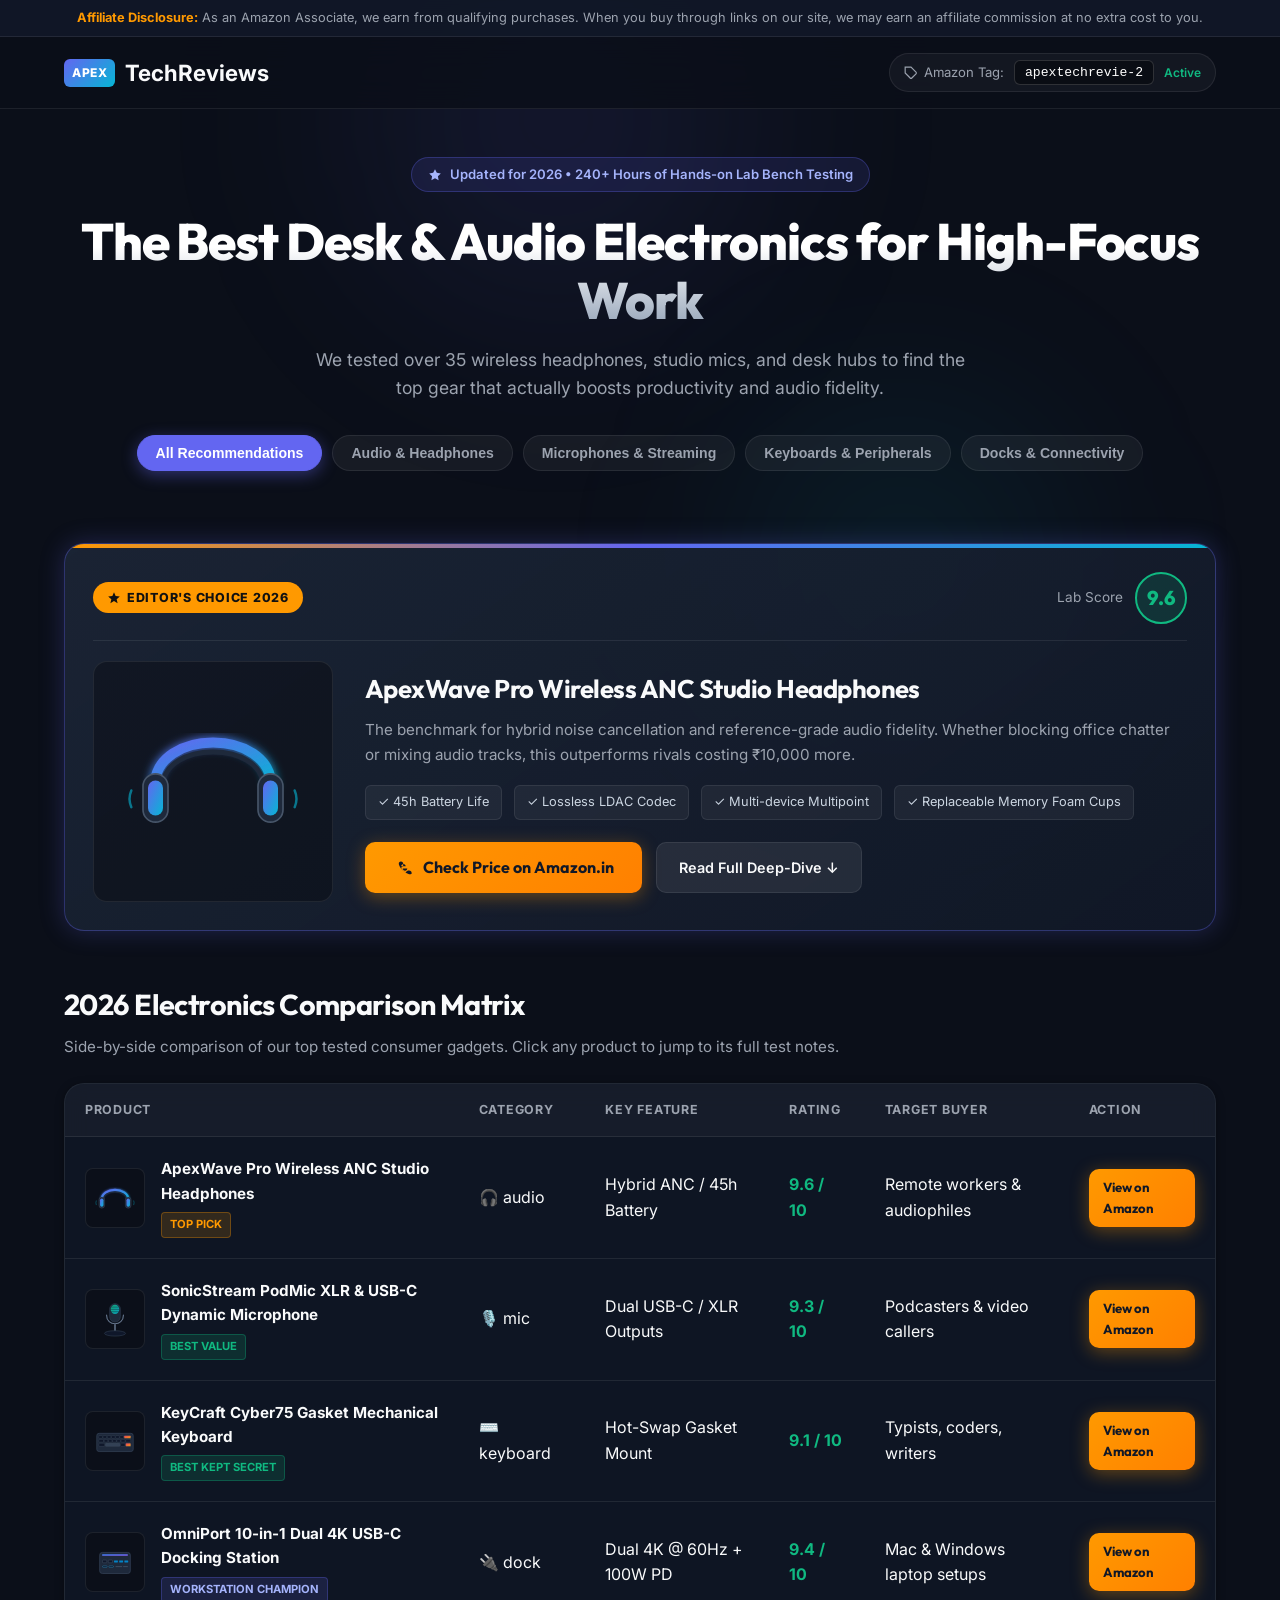
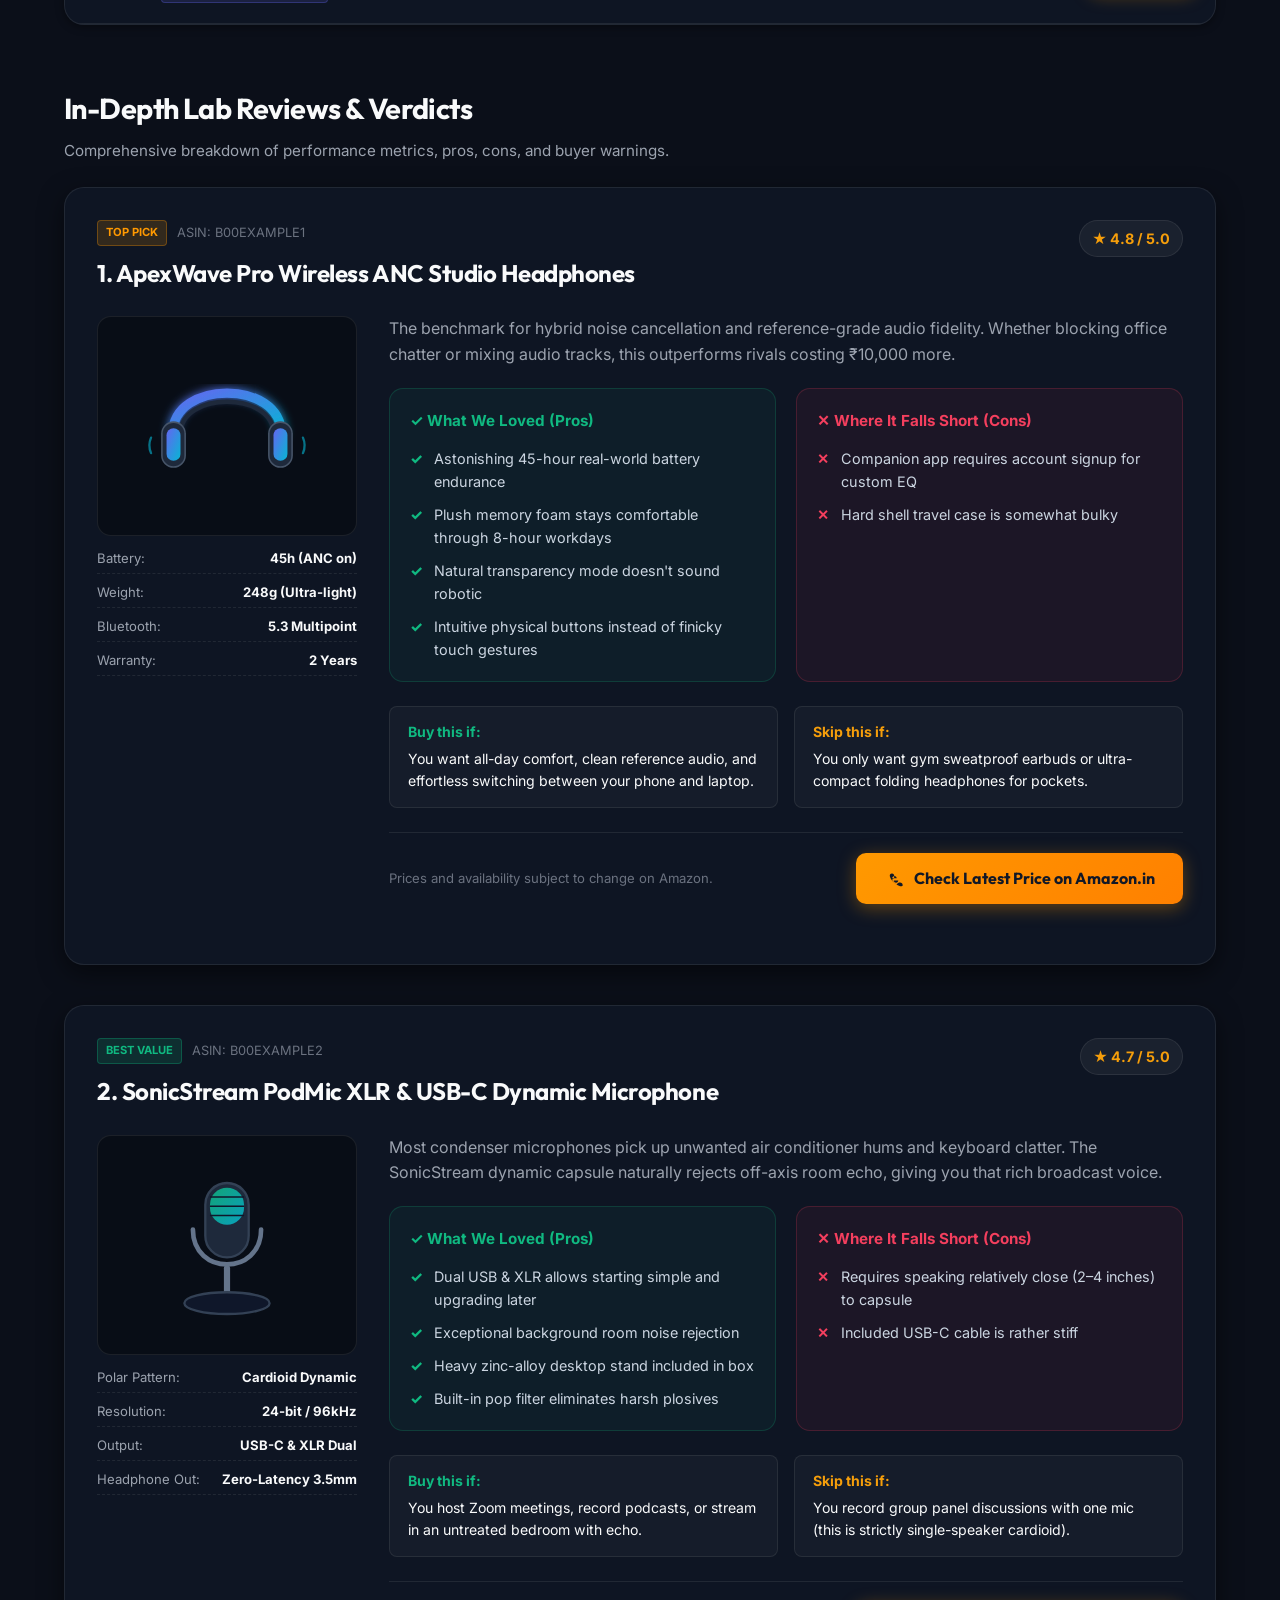
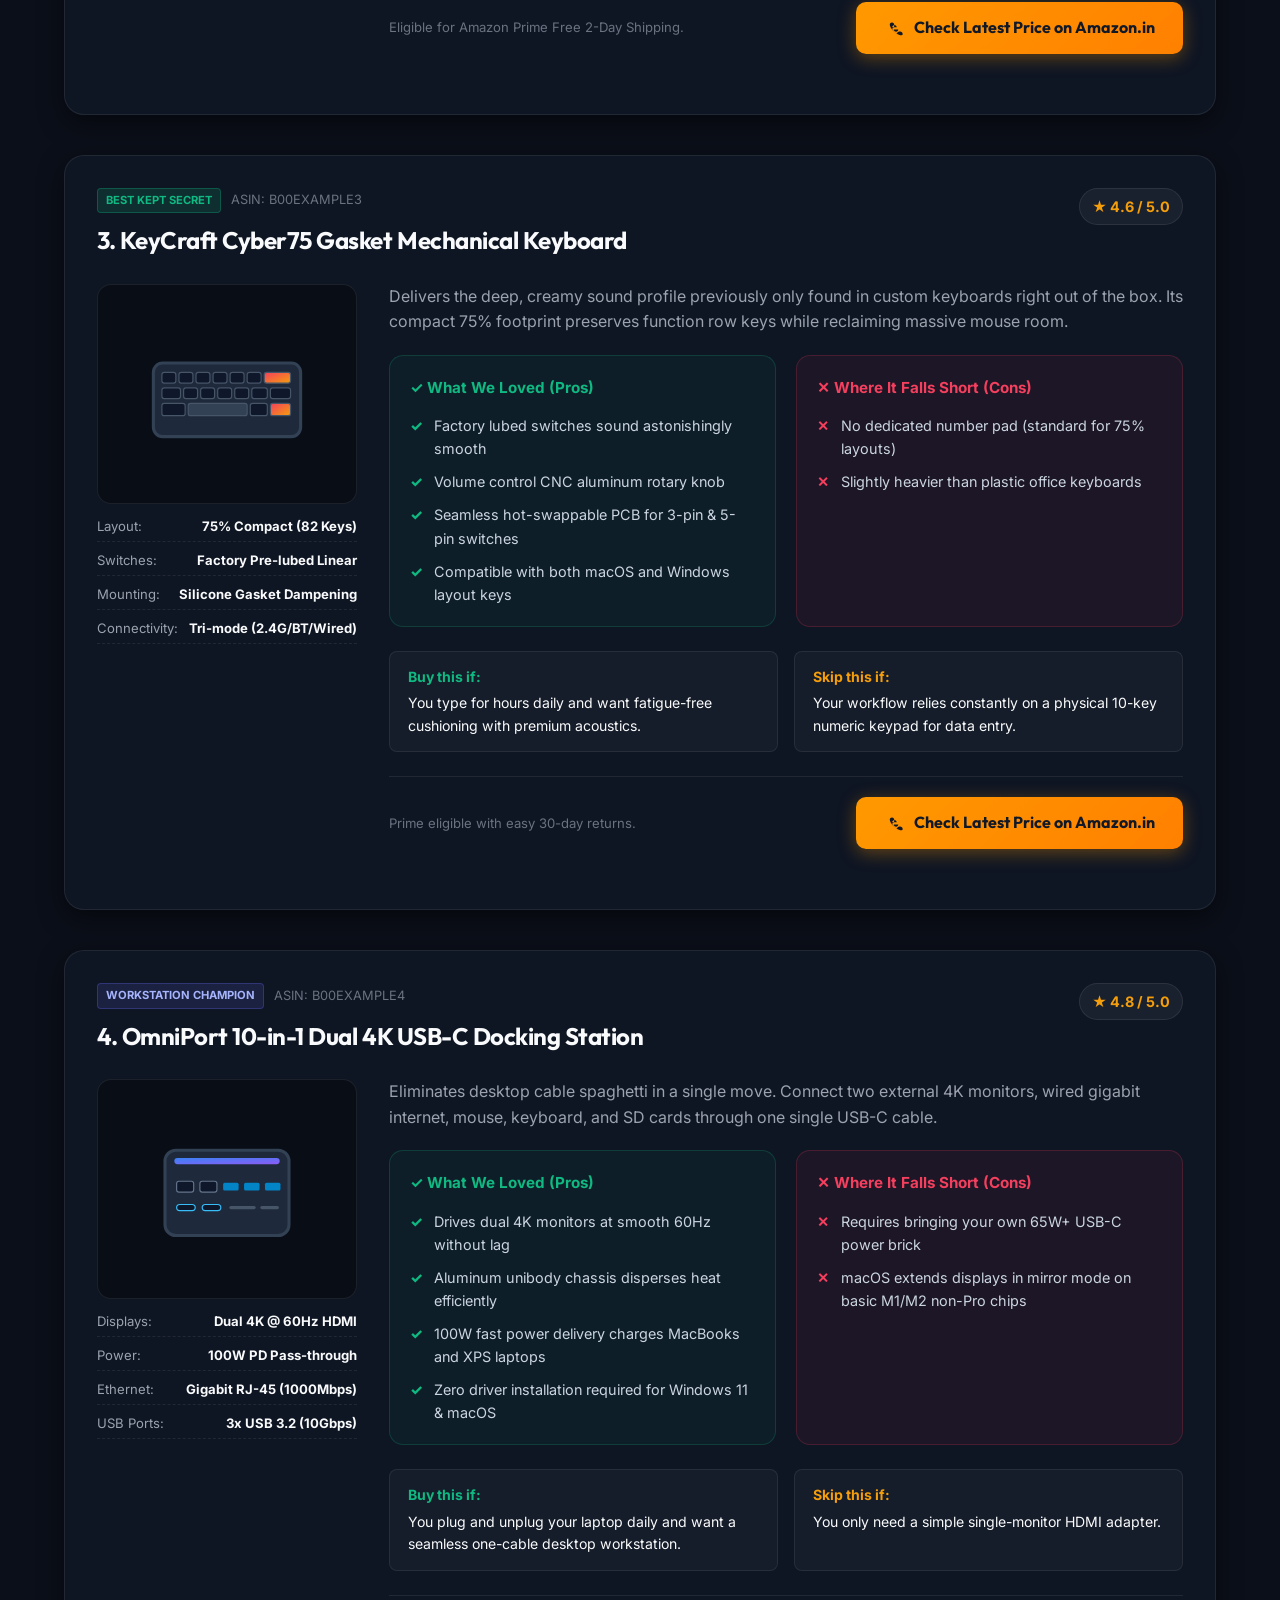
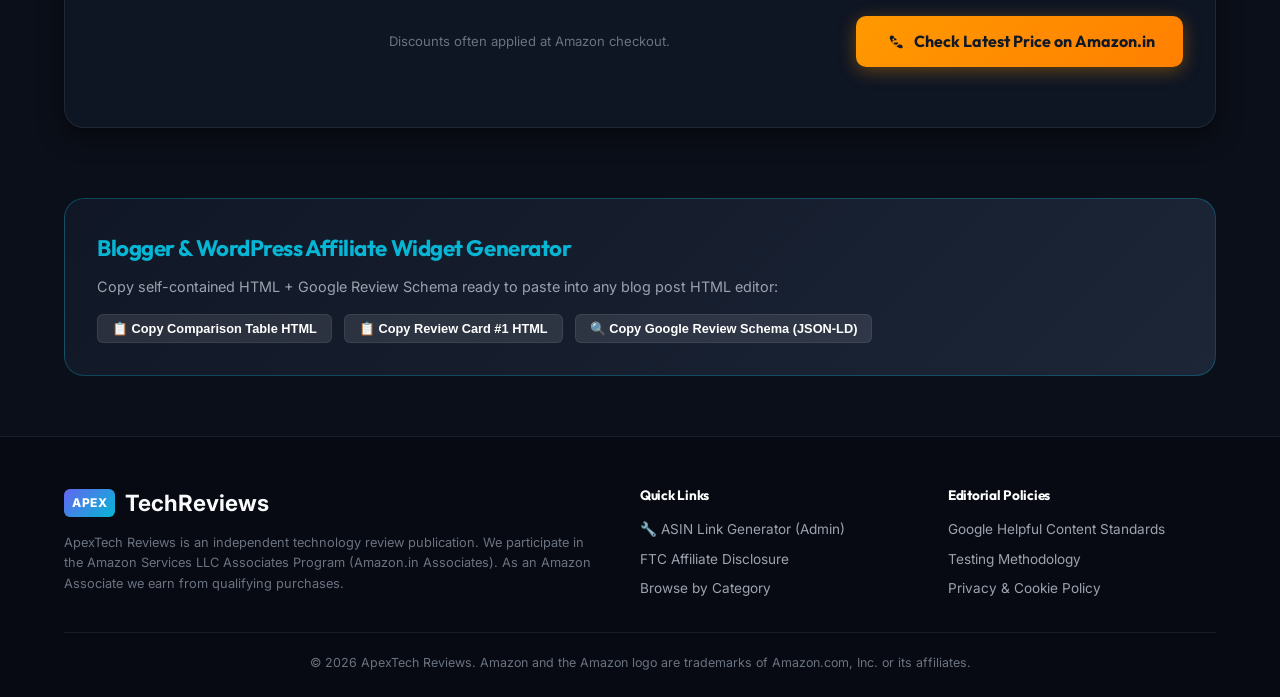
==== index.html @ ded869ec "Initial commit: ApexTech Reviews Affiliate Blog" ====
<!DOCTYPE html>
<html lang="en">
<head>
  <meta charset="UTF-8">
  <meta name="viewport" content="width=device-width, initial-scale=1.0">
  <title>ApexTech Reviews | The Definitive Desk & Audio Gear Guide (2026)</title>
  <meta name="description" content="Unbiased, lab-tested reviews of the best headphones, microphones, mechanical keyboards, and USB-C docks. Tested for creators, remote professionals, and gamers.">
  <link rel="stylesheet" href="styles.css">
  <!-- Schema injected dynamically by app.js after products.json loads -->
</head>
<body>

  <!-- FTC & Amazon Associates Compliance Bar -->
  <div class="compliance-bar" id="affiliate-disclosure">
    <div class="container">
      <strong>Affiliate Disclosure:</strong> As an Amazon Associate, we earn from qualifying purchases. When you buy through links on our site, we may earn an affiliate commission at no extra cost to you.
    </div>
  </div>

  <!-- Top Navigation -->
  <nav class="navbar">
    <div class="container nav-content">
      <a href="#" class="logo">
        <span class="logo-badge">APEX</span>
        <span>TechReviews</span>
      </a>
      <div class="tag-configurator">
        <label for="tag-input">
          <svg width="14" height="14" viewBox="0 0 24 24" fill="none" stroke="currentColor" stroke-width="2"><path d="M20.59 13.41l-7.17 7.17a2 2 0 0 1-2.83 0L2 12V2h10l8.59 8.59a2 2 0 0 1 0 2.82z"></path><line x1="7" y1="7" x2="7.01" y2="7"></line></svg>
          Amazon Tag:
        </label>
        <input type="text" id="tag-input" value="apextechrevie-21" placeholder="apextechrevie-21" title="Your live Amazon Associate Tracking ID">
        <span class="tag-status" id="tag-status">Active</span>
      </div>
    </div>
  </nav>

  <main class="container">

    <!-- Hero Section -->
    <header class="hero">
      <div class="hero-pill">
        <svg width="14" height="14" viewBox="0 0 24 24" fill="currentColor"><path d="M12 2l3.09 6.26L22 9.27l-5 4.87 1.18 6.88L12 17.77l-6.18 3.25L7 14.14 2 9.27l6.91-1.01L12 2z"/></svg>
        Updated for 2026 • 240+ Hours of Hands-on Lab Bench Testing
      </div>
      <h1>The Best Desk & Audio Electronics for High-Focus Work</h1>
      <p>We tested over 35 wireless headphones, studio mics, and desk hubs to find the top gear that actually boosts productivity and audio fidelity.</p>

      <!-- Category Filter Tabs -->
      <div class="filter-tabs" id="category-filters">
        <button class="filter-btn active" data-category="all">All Recommendations</button>
        <button class="filter-btn" data-category="audio">Audio & Headphones</button>
        <button class="filter-btn" data-category="mic">Microphones & Streaming</button>
        <button class="filter-btn" data-category="keyboard">Keyboards & Peripherals</button>
        <button class="filter-btn" data-category="dock">Docks & Connectivity</button>
      </div>
    </header>

    <!-- Top Verdict Box — filled dynamically -->
    <section id="top-pick-container"></section>

    <!-- Comparison Table — filled dynamically -->
    <section style="margin-bottom: 60px;">
      <h2 class="section-title">2026 Electronics Comparison Matrix</h2>
      <p class="section-desc">Side-by-side comparison of our top tested consumer gadgets. Click any product to jump to its full test notes.</p>
      <div class="table-container">
        <table class="comparison-table">
          <thead>
            <tr>
              <th>Product</th>
              <th>Category</th>
              <th>Key Feature</th>
              <th>Rating</th>
              <th>Target Buyer</th>
              <th>Action</th>
            </tr>
          </thead>
          <tbody id="comparison-table-body"></tbody>
        </table>
      </div>
    </section>

    <!-- Deep-Dive Review Cards — filled dynamically -->
    <section>
      <h2 class="section-title">In-Depth Lab Reviews & Verdicts</h2>
      <p class="section-desc">Comprehensive breakdown of performance metrics, pros, cons, and buyer warnings.</p>
      <div class="reviews-grid" id="reviews-grid"></div>
    </section>

    <!-- Blogger Export Tool -->
    <section class="blogger-export-section">
      <h3>Blogger & WordPress Affiliate Widget Generator</h3>
      <p style="color: var(--text-secondary); font-size: 0.9rem; margin-bottom: 16px;">
        Copy self-contained HTML + Google Review Schema ready to paste into any blog post HTML editor:
      </p>
      <div style="display: flex; gap: 12px; flex-wrap: wrap;">
        <button class="btn-copy" id="btn-copy-table">📋 Copy Comparison Table HTML</button>
        <button class="btn-copy" id="btn-copy-card">📋 Copy Review Card #1 HTML</button>
        <button class="btn-copy" id="btn-copy-schema">🔍 Copy Google Review Schema (JSON-LD)</button>
      </div>
      <div class="code-snippet-box" id="code-preview" style="display: none;">
        <pre><code id="snippet-text"></code></pre>
      </div>
    </section>

  </main>

  <!-- Sticky Mobile CTA — filled dynamically -->
  <aside class="mobile-sticky-cta" id="mobile-cta-bar" style="display:none;">
    <div class="mobile-cta-content">
      <div class="mobile-product-info">
        <div class="mobile-product-title" id="mobile-product-title">Top Pick</div>
        <div class="mobile-product-sub">#1 Rated Pick</div>
      </div>
      <a href="#" class="cta-amazon affiliate-link" id="mobile-cta-link"
         style="padding: 9px 16px; font-size: 0.85rem;" target="_blank" rel="sponsored nofollow">
        Check Amazon
      </a>
    </div>
  </aside>

  <!-- Footer -->
  <footer>
    <div class="container">
      <div class="footer-grid">
        <div>
          <div class="logo" style="margin-bottom: 12px;">
            <span class="logo-badge">APEX</span><span>TechReviews</span>
          </div>
          <p class="footer-disclaimer">
            ApexTech Reviews is an independent technology review publication. We participate in the Amazon Services LLC Associates Program (Amazon.in Associates). As an Amazon Associate we earn from qualifying purchases.
          </p>
        </div>
        <div>
          <h4 style="margin-bottom: 12px; color: #fff;">Quick Links</h4>
          <ul class="footer-links">
            <li><a href="admin.html" target="_blank">🔧 ASIN Link Generator (Admin)</a></li>
            <li><a href="#affiliate-disclosure">FTC Affiliate Disclosure</a></li>
            <li><a href="#category-filters">Browse by Category</a></li>
          </ul>
        </div>
        <div>
          <h4 style="margin-bottom: 12px; color: #fff;">Editorial Policies</h4>
          <ul class="footer-links">
            <li><a href="#">Google Helpful Content Standards</a></li>
            <li><a href="#">Testing Methodology</a></li>
            <li><a href="#">Privacy & Cookie Policy</a></li>
          </ul>
        </div>
      </div>
      <div style="text-align: center; border-top: 1px solid var(--border-color); padding-top: 20px; font-size: 0.78rem; color: var(--text-muted);">
        © 2026 ApexTech Reviews. Amazon and the Amazon logo are trademarks of Amazon.com, Inc. or its affiliates.
      </div>
    </div>
  </footer>

  <script src="app.js"></script>
</body>
</html>
---- styles.css ----
@import url('https://fonts.googleapis.com/css2?family=Inter:wght@300;400;500;600;700;800&family=Outfit:wght@500;600;700;800&display=swap');

:root {
  --bg-primary: #0b0f19;
  --bg-secondary: #111827;
  --bg-card: rgba(17, 24, 39, 0.75);
  --bg-card-hover: rgba(30, 41, 59, 0.85);
  --border-color: rgba(255, 255, 255, 0.08);
  --border-glow: rgba(99, 102, 241, 0.3);
  
  --text-primary: #f9fafb;
  --text-secondary: #9ca3af;
  --text-muted: #6b7280;
  
  --primary: #6366f1;
  --primary-hover: #4f46e5;
  --accent-cyan: #06b6d4;
  --accent-emerald: #10b981;
  --accent-amber: #f59e0b;
  --accent-rose: #f43f5e;
  --amazon-orange: #ff9900;
  --amazon-hover: #e68a00;
  
  --shadow-sm: 0 2px 8px rgba(0, 0, 0, 0.4);
  --shadow-md: 0 8px 24px rgba(0, 0, 0, 0.5);
  --shadow-glow: 0 0 25px rgba(99, 102, 241, 0.25);
  --radius-sm: 8px;
  --radius-md: 14px;
  --radius-lg: 20px;
  --transition: all 0.25s cubic-bezier(0.16, 1, 0.3, 1);
}

* {
  margin: 0;
  padding: 0;
  box-sizing: border-box;
}

body {
  font-family: 'Inter', -apple-system, BlinkMacSystemFont, sans-serif;
  background-color: var(--bg-primary);
  color: var(--text-primary);
  line-height: 1.6;
  overflow-x: hidden;
  position: relative;
  min-height: 100vh;
}

/* Background Ambient Glow */
body::before {
  content: '';
  position: fixed;
  top: -20%;
  left: 20%;
  width: 600px;
  height: 600px;
  background: radial-gradient(circle, rgba(99, 102, 241, 0.12) 0%, transparent 70%);
  z-index: -1;
  pointer-events: none;
  filter: blur(80px);
}

body::after {
  content: '';
  position: fixed;
  bottom: 10%;
  right: 10%;
  width: 500px;
  height: 500px;
  background: radial-gradient(circle, rgba(6, 182, 212, 0.1) 0%, transparent 70%);
  z-index: -1;
  pointer-events: none;
  filter: blur(80px);
}

/* Typography */
h1, h2, h3, h4, .brand-font {
  font-family: 'Outfit', sans-serif;
  color: var(--text-primary);
  letter-spacing: -0.02em;
}

/* Container */
.container {
  max-width: 1200px;
  margin: 0 auto;
  padding: 0 24px;
}

/* FTC Compliance Disclosure Bar */
.compliance-bar {
  background: rgba(17, 24, 39, 0.95);
  border-bottom: 1px solid var(--border-color);
  font-size: 0.8rem;
  color: var(--text-secondary);
  padding: 8px 0;
  text-align: center;
  backdrop-filter: blur(12px);
}

.compliance-bar strong {
  color: var(--amazon-orange);
}

/* Top Navigation */
.navbar {
  position: sticky;
  top: 0;
  z-index: 100;
  background: rgba(11, 15, 25, 0.85);
  backdrop-filter: blur(16px);
  border-bottom: 1px solid var(--border-color);
  padding: 16px 0;
}

.nav-content {
  display: flex;
  justify-content: space-between;
  align-items: center;
  gap: 20px;
}

.logo {
  display: flex;
  align-items: center;
  gap: 10px;
  font-size: 1.4rem;
  font-weight: 700;
  color: var(--text-primary);
  text-decoration: none;
}

.logo-badge {
  background: linear-gradient(135deg, var(--primary), var(--accent-cyan));
  color: #fff;
  font-size: 0.75rem;
  font-weight: 800;
  padding: 4px 8px;
  border-radius: 6px;
  text-transform: uppercase;
  letter-spacing: 0.05em;
}

/* Tag Configurator Box in Header */
.tag-configurator {
  display: flex;
  align-items: center;
  gap: 10px;
  background: rgba(255, 255, 255, 0.04);
  padding: 6px 14px;
  border-radius: 30px;
  border: 1px solid var(--border-color);
  font-size: 0.82rem;
}

.tag-configurator label {
  color: var(--text-secondary);
  display: flex;
  align-items: center;
  gap: 6px;
}

.tag-configurator input {
  background: rgba(0, 0, 0, 0.4);
  border: 1px solid rgba(255, 255, 255, 0.15);
  color: #fff;
  padding: 4px 10px;
  border-radius: 6px;
  font-size: 0.82rem;
  width: 140px;
  outline: none;
  font-family: monospace;
}

.tag-configurator input:focus {
  border-color: var(--primary);
  box-shadow: 0 0 0 2px rgba(99, 102, 241, 0.3);
}

.tag-configurator .tag-status {
  font-size: 0.75rem;
  color: var(--accent-emerald);
  font-weight: 600;
}

/* Hero Section */
.hero {
  padding: 48px 0 32px;
  text-align: center;
}

.hero-pill {
  display: inline-flex;
  align-items: center;
  gap: 8px;
  background: rgba(99, 102, 241, 0.12);
  border: 1px solid rgba(99, 102, 241, 0.3);
  color: #a5b4fc;
  font-size: 0.82rem;
  font-weight: 600;
  padding: 6px 16px;
  border-radius: 30px;
  margin-bottom: 20px;
}

.hero h1 {
  font-size: clamp(2rem, 5vw, 3.2rem);
  font-weight: 800;
  line-height: 1.15;
  margin-bottom: 16px;
  background: linear-gradient(180deg, #ffffff 30%, #94a3b8 100%);
  -webkit-background-clip: text;
  -webkit-text-fill-color: transparent;
}

.hero p {
  font-size: 1.1rem;
  color: var(--text-secondary);
  max-width: 680px;
  margin: 0 auto 32px;
}

/* Category Filter Tabs */
.filter-tabs {
  display: flex;
  justify-content: center;
  flex-wrap: wrap;
  gap: 10px;
  margin-bottom: 40px;
}

.filter-btn {
  background: rgba(255, 255, 255, 0.05);
  border: 1px solid var(--border-color);
  color: var(--text-secondary);
  padding: 9px 18px;
  border-radius: 30px;
  font-size: 0.88rem;
  font-weight: 600;
  cursor: pointer;
  transition: var(--transition);
}

.filter-btn:hover, .filter-btn.active {
  background: var(--primary);
  color: #ffffff;
  border-color: var(--primary);
  box-shadow: 0 4px 16px rgba(99, 102, 241, 0.4);
}

/* Quick Verdict Box (Hero Product) */
.verdict-box {
  background: linear-gradient(145deg, rgba(30, 41, 59, 0.8), rgba(17, 24, 39, 0.95));
  border: 1px solid rgba(99, 102, 241, 0.35);
  border-radius: var(--radius-lg);
  padding: 28px;
  margin-bottom: 50px;
  box-shadow: var(--shadow-glow);
  position: relative;
  overflow: hidden;
}

.verdict-box::before {
  content: '';
  position: absolute;
  top: 0;
  left: 0;
  height: 4px;
  width: 100%;
  background: linear-gradient(90deg, var(--amazon-orange), var(--primary), var(--accent-cyan));
}

.verdict-header {
  display: flex;
  justify-content: space-between;
  align-items: center;
  flex-wrap: wrap;
  gap: 16px;
  margin-bottom: 20px;
  border-bottom: 1px solid var(--border-color);
  padding-bottom: 16px;
}

.verdict-badge {
  background: var(--amazon-orange);
  color: #111;
  font-weight: 800;
  font-size: 0.78rem;
  padding: 6px 14px;
  border-radius: 20px;
  text-transform: uppercase;
  letter-spacing: 0.06em;
  display: inline-flex;
  align-items: center;
  gap: 6px;
}

.verdict-score {
  display: flex;
  align-items: center;
  gap: 12px;
}

.score-circle {
  width: 52px;
  height: 52px;
  border-radius: 50%;
  background: rgba(16, 185, 129, 0.15);
  border: 2px solid var(--accent-emerald);
  display: flex;
  align-items: center;
  justify-content: center;
  font-family: 'Outfit', sans-serif;
  font-size: 1.25rem;
  font-weight: 800;
  color: var(--accent-emerald);
}

.verdict-grid {
  display: grid;
  grid-template-columns: 240px 1fr;
  gap: 32px;
  align-items: center;
}

.verdict-image-wrapper {
  position: relative;
  border-radius: var(--radius-md);
  overflow: hidden;
  background: rgba(0, 0, 0, 0.3);
  padding: 16px;
  border: 1px solid var(--border-color);
  text-align: center;
}

.verdict-image-wrapper img {
  width: 100%;
  max-height: 200px;
  object-fit: contain;
  transition: var(--transition);
}

.verdict-image-wrapper:hover img {
  transform: scale(1.04);
}

.verdict-content h2 {
  font-size: 1.6rem;
  margin-bottom: 8px;
}

.verdict-summary {
  color: var(--text-secondary);
  font-size: 0.95rem;
  margin-bottom: 18px;
}

.verdict-highlights {
  display: flex;
  flex-wrap: wrap;
  gap: 12px;
  margin-bottom: 22px;
}

.highlight-tag {
  background: rgba(255, 255, 255, 0.05);
  border: 1px solid var(--border-color);
  padding: 6px 12px;
  border-radius: 6px;
  font-size: 0.8rem;
  color: #cbd5e1;
  display: flex;
  align-items: center;
  gap: 6px;
}

/* Amazon CTA Buttons */
.cta-amazon {
  display: inline-flex;
  align-items: center;
  justify-content: center;
  gap: 10px;
  background: linear-gradient(135deg, #ff9900 0%, #ff8000 100%);
  color: #111827;
  font-family: 'Outfit', sans-serif;
  font-weight: 700;
  font-size: 1rem;
  padding: 13px 28px;
  border-radius: 10px;
  text-decoration: none;
  box-shadow: 0 4px 18px rgba(255, 153, 0, 0.35);
  transition: var(--transition);
  cursor: pointer;
  border: none;
}

.cta-amazon:hover {
  background: linear-gradient(135deg, #ffaa1a 0%, #ff941a 100%);
  box-shadow: 0 6px 24px rgba(255, 153, 0, 0.5);
  transform: translateY(-2px);
  color: #000;
}

.cta-amazon svg {
  width: 20px;
  height: 20px;
  fill: currentColor;
}

.cta-secondary {
  display: inline-flex;
  align-items: center;
  gap: 8px;
  background: rgba(255, 255, 255, 0.08);
  color: var(--text-primary);
  font-size: 0.9rem;
  font-weight: 600;
  padding: 13px 22px;
  border-radius: 10px;
  text-decoration: none;
  border: 1px solid var(--border-color);
  transition: var(--transition);
}

.cta-secondary:hover {
  background: rgba(255, 255, 255, 0.14);
}

/* Comparison Matrix Table */
.section-title {
  font-size: 1.8rem;
  margin-bottom: 8px;
}

.section-desc {
  color: var(--text-secondary);
  font-size: 0.95rem;
  margin-bottom: 24px;
}

.table-container {
  background: var(--bg-card);
  border: 1px solid var(--border-color);
  border-radius: var(--radius-lg);
  overflow-x: auto;
  margin-bottom: 60px;
  box-shadow: var(--shadow-sm);
  backdrop-filter: blur(12px);
}

.comparison-table {
  width: 100%;
  border-collapse: collapse;
  text-align: left;
  min-width: 780px;
}

.comparison-table th {
  background: rgba(255, 255, 255, 0.03);
  color: var(--text-secondary);
  font-size: 0.78rem;
  text-transform: uppercase;
  letter-spacing: 0.06em;
  padding: 16px 20px;
  border-bottom: 1px solid var(--border-color);
}

.comparison-table td {
  padding: 20px;
  border-bottom: 1px solid var(--border-color);
  vertical-align: middle;
}

.comparison-table tr:hover {
  background: rgba(255, 255, 255, 0.02);
}

.table-product-cell {
  display: flex;
  align-items: center;
  gap: 16px;
}

.table-product-thumb {
  width: 60px;
  height: 60px;
  object-fit: contain;
  background: rgba(0, 0, 0, 0.25);
  border-radius: var(--radius-sm);
  padding: 6px;
  border: 1px solid var(--border-color);
}

.table-product-title {
  font-weight: 700;
  font-size: 0.95rem;
  color: var(--text-primary);
  margin-bottom: 4px;
}

.award-badge {
  display: inline-block;
  font-size: 0.7rem;
  font-weight: 700;
  padding: 3px 8px;
  border-radius: 4px;
  text-transform: uppercase;
}

.award-editors-choice {
  background: rgba(255, 153, 0, 0.15);
  color: var(--amazon-orange);
  border: 1px solid rgba(255, 153, 0, 0.3);
}

.award-best-value {
  background: rgba(16, 185, 129, 0.15);
  color: var(--accent-emerald);
  border: 1px solid rgba(16, 185, 129, 0.3);
}

.award-enthusiast {
  background: rgba(99, 102, 241, 0.15);
  color: #a5b4fc;
  border: 1px solid rgba(99, 102, 241, 0.3);
}

/* Deep Dive Product Review Cards */
.reviews-grid {
  display: flex;
  flex-direction: column;
  gap: 40px;
  margin-bottom: 70px;
}

.review-card {
  background: var(--bg-card);
  border: 1px solid var(--border-color);
  border-radius: var(--radius-lg);
  padding: 32px;
  box-shadow: var(--shadow-md);
  transition: var(--transition);
  position: relative;
}

.review-card:hover {
  border-color: rgba(99, 102, 241, 0.3);
}

.review-card-top {
  display: flex;
  justify-content: space-between;
  align-items: flex-start;
  gap: 20px;
  margin-bottom: 24px;
}

.review-badge-row {
  display: flex;
  align-items: center;
  gap: 10px;
  margin-bottom: 8px;
}

.review-card-title {
  font-size: 1.5rem;
}

.review-rating-pill {
  display: flex;
  align-items: center;
  gap: 6px;
  background: rgba(255, 255, 255, 0.05);
  border: 1px solid var(--border-color);
  padding: 6px 12px;
  border-radius: 30px;
  font-weight: 700;
  font-size: 0.9rem;
  color: var(--accent-amber);
}

.review-body-layout {
  display: grid;
  grid-template-columns: 260px 1fr;
  gap: 32px;
  margin-bottom: 28px;
}

.review-gallery {
  display: flex;
  flex-direction: column;
  gap: 12px;
}

.main-product-img {
  width: 100%;
  height: 220px;
  object-fit: contain;
  background: rgba(0, 0, 0, 0.35);
  border-radius: var(--radius-md);
  padding: 16px;
  border: 1px solid var(--border-color);
}

.spec-chip-list {
  display: flex;
  flex-direction: column;
  gap: 8px;
  font-size: 0.82rem;
  color: var(--text-secondary);
}

.spec-chip-item {
  display: flex;
  justify-content: space-between;
  border-bottom: 1px dashed var(--border-color);
  padding-bottom: 4px;
}

.spec-chip-item strong {
  color: var(--text-primary);
}

/* Pros and Cons Box */
.pros-cons-container {
  display: grid;
  grid-template-columns: 1fr 1fr;
  gap: 20px;
  margin-bottom: 24px;
}

.pro-column, .con-column {
  padding: 20px;
  border-radius: var(--radius-md);
  font-size: 0.9rem;
}

.pro-column {
  background: rgba(16, 185, 129, 0.06);
  border: 1px solid rgba(16, 185, 129, 0.2);
}

.con-column {
  background: rgba(244, 63, 94, 0.06);
  border: 1px solid rgba(244, 63, 94, 0.2);
}

.box-heading {
  display: flex;
  align-items: center;
  gap: 8px;
  font-weight: 700;
  margin-bottom: 14px;
  font-size: 0.95rem;
}

.pro-column .box-heading {
  color: var(--accent-emerald);
}

.con-column .box-heading {
  color: var(--accent-rose);
}

.pros-cons-list {
  list-style: none;
  display: flex;
  flex-direction: column;
  gap: 10px;
}

.pros-cons-list li {
  position: relative;
  padding-left: 24px;
  color: #cbd5e1;
}

.pros-cons-list li::before {
  position: absolute;
  left: 0;
  top: 0;
  font-weight: 800;
}

.pro-column .pros-cons-list li::before {
  content: '✓';
  color: var(--accent-emerald);
}

.con-column .pros-cons-list li::before {
  content: '✕';
  color: var(--accent-rose);
}

/* Who It Is For Box */
.audience-row {
  display: grid;
  grid-template-columns: 1fr 1fr;
  gap: 16px;
  margin-bottom: 24px;
  font-size: 0.88rem;
}

.audience-card {
  padding: 14px 18px;
  border-radius: var(--radius-sm);
  background: rgba(255, 255, 255, 0.03);
  border: 1px solid var(--border-color);
}

.audience-card strong {
  display: block;
  margin-bottom: 4px;
}

.audience-card.buy strong {
  color: var(--accent-emerald);
}

.audience-card.skip strong {
  color: var(--accent-amber);
}

/* Action Strip */
.review-actions {
  display: flex;
  align-items: center;
  justify-content: space-between;
  flex-wrap: wrap;
  gap: 16px;
  border-top: 1px solid var(--border-color);
  padding-top: 20px;
}

.pricing-note {
  font-size: 0.82rem;
  color: var(--text-muted);
}

/* Export / Blogger Helper Modal & Drawer */
.blogger-export-section {
  background: linear-gradient(135deg, rgba(17, 24, 39, 0.9), rgba(30, 41, 59, 0.9));
  border: 1px solid rgba(6, 182, 212, 0.3);
  border-radius: var(--radius-lg);
  padding: 32px;
  margin-bottom: 60px;
}

.blogger-export-section h3 {
  font-size: 1.4rem;
  margin-bottom: 8px;
  color: var(--accent-cyan);
}

.code-snippet-box {
  background: #030712;
  border: 1px solid var(--border-color);
  border-radius: var(--radius-sm);
  padding: 16px;
  font-family: 'Courier New', Courier, monospace;
  font-size: 0.82rem;
  color: #34d399;
  overflow-x: auto;
  max-height: 200px;
  margin: 16px 0;
  position: relative;
}

.btn-copy {
  background: rgba(255, 255, 255, 0.1);
  border: 1px solid var(--border-color);
  color: #fff;
  padding: 6px 14px;
  border-radius: 6px;
  cursor: pointer;
  font-size: 0.8rem;
  font-weight: 600;
  transition: var(--transition);
}

.btn-copy:hover {
  background: var(--accent-cyan);
  color: #000;
}

/* Sticky Mobile Bottom CTA Bar */
.mobile-sticky-cta {
  display: none;
  position: fixed;
  bottom: 0;
  left: 0;
  width: 100%;
  background: rgba(11, 15, 25, 0.95);
  backdrop-filter: blur(16px);
  border-top: 1px solid var(--border-color);
  padding: 12px 20px;
  z-index: 999;
  box-shadow: 0 -4px 20px rgba(0, 0, 0, 0.6);
}

.mobile-cta-content {
  display: flex;
  justify-content: space-between;
  align-items: center;
  max-width: 600px;
  margin: 0 auto;
}

.mobile-product-info {
  line-height: 1.2;
}

.mobile-product-title {
  font-weight: 700;
  font-size: 0.88rem;
}

.mobile-product-sub {
  font-size: 0.75rem;
  color: var(--amazon-orange);
}

/* Footer */
footer {
  background: #070a12;
  border-top: 1px solid var(--border-color);
  padding: 48px 0 24px;
  margin-top: 60px;
  font-size: 0.85rem;
  color: var(--text-secondary);
}

.footer-grid {
  display: grid;
  grid-template-columns: 2fr 1fr 1fr;
  gap: 40px;
  margin-bottom: 32px;
}

.footer-disclaimer {
  font-size: 0.8rem;
  line-height: 1.6;
  color: var(--text-muted);
}

.footer-links {
  list-style: none;
  display: flex;
  flex-direction: column;
  gap: 8px;
}

.footer-links a {
  color: var(--text-secondary);
  text-decoration: none;
  transition: var(--transition);
}

.footer-links a:hover {
  color: var(--primary);
}

/* Responsive Media Queries */
@media (max-width: 900px) {
  .verdict-grid {
    grid-template-columns: 1fr;
    text-align: center;
  }
  .verdict-image-wrapper {
    max-width: 260px;
    margin: 0 auto;
  }
  .verdict-highlights {
    justify-content: center;
  }
  .review-body-layout {
    grid-template-columns: 1fr;
  }
  .review-gallery {
    max-width: 280px;
    margin: 0 auto;
  }
  .footer-grid {
    grid-template-columns: 1fr;
  }
}

@media (max-width: 640px) {
  .pros-cons-container {
    grid-template-columns: 1fr;
  }
  .audience-row {
    grid-template-columns: 1fr;
  }
  .mobile-sticky-cta {
    display: block;
  }
  .nav-content {
    flex-direction: column;
    align-items: flex-start;
  }
  .tag-configurator {
    width: 100%;
    justify-content: space-between;
  }
  body {
    padding-bottom: 70px;
  }
}
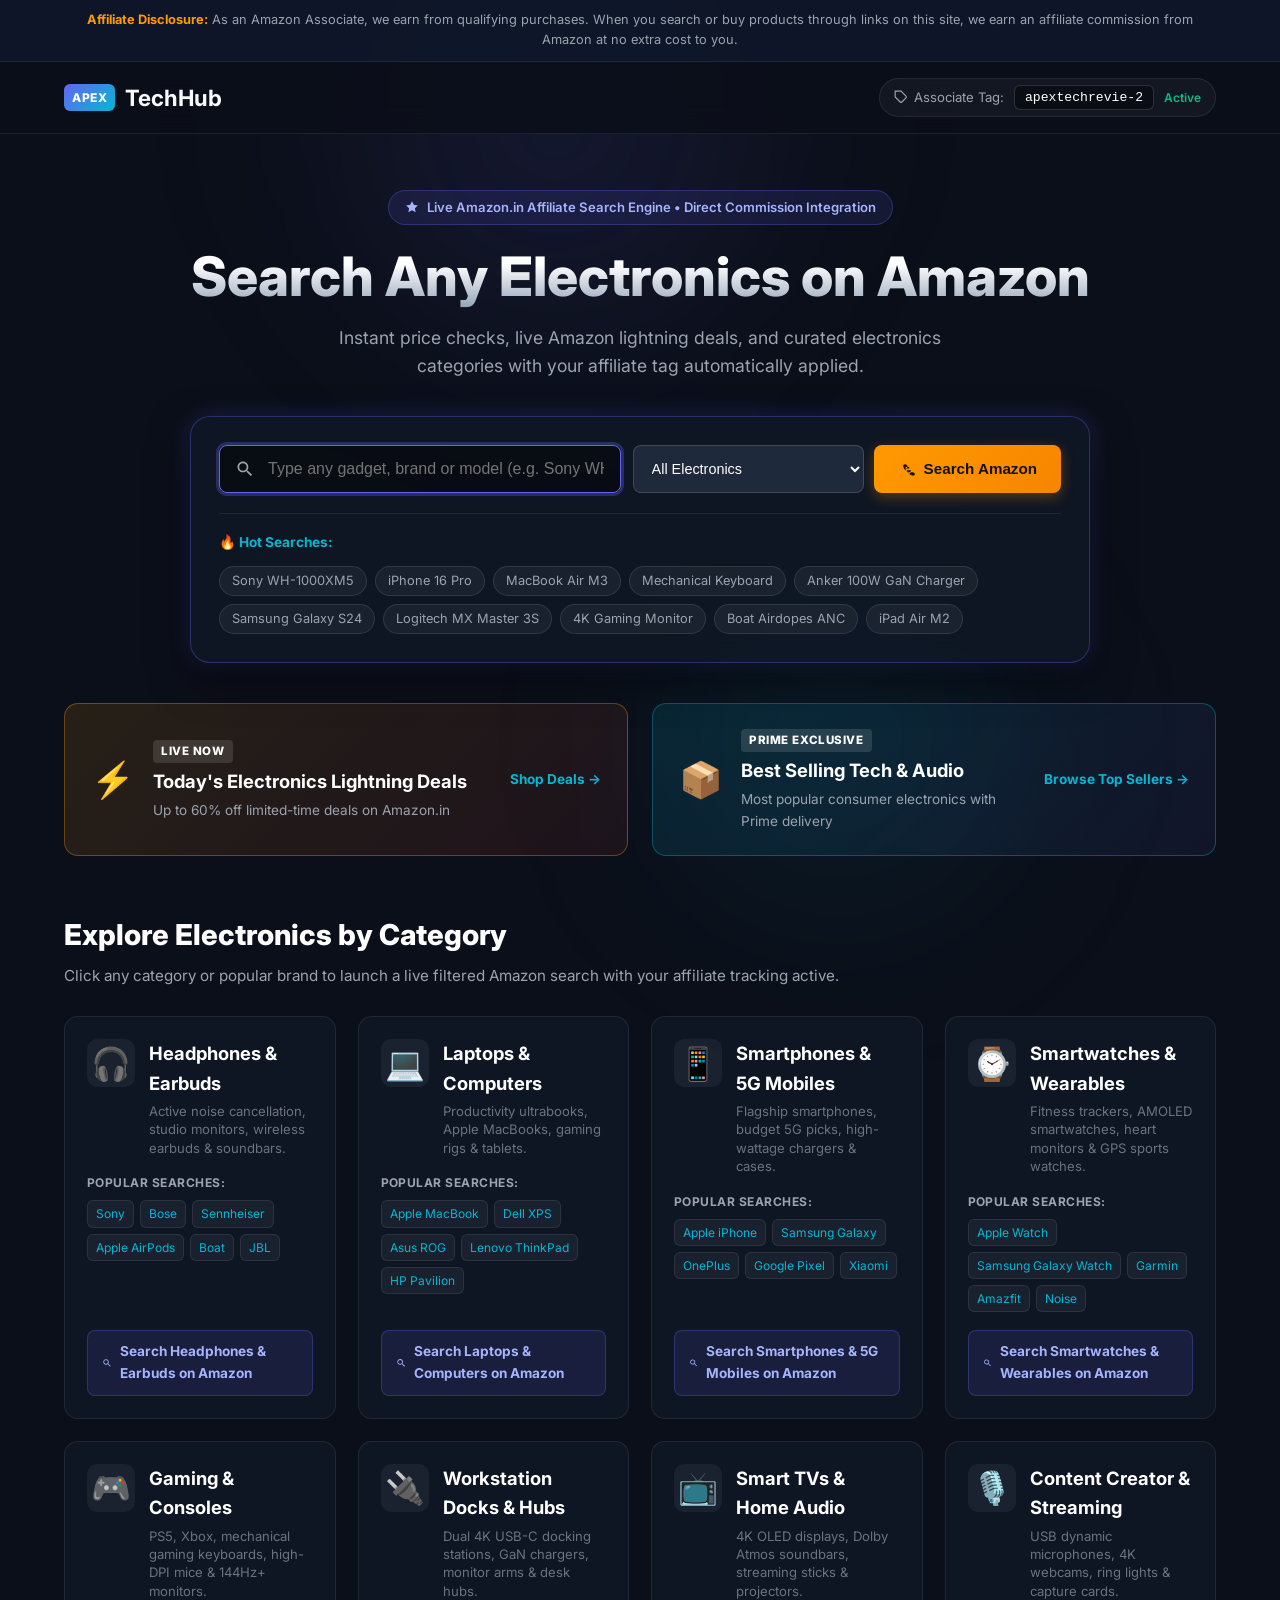
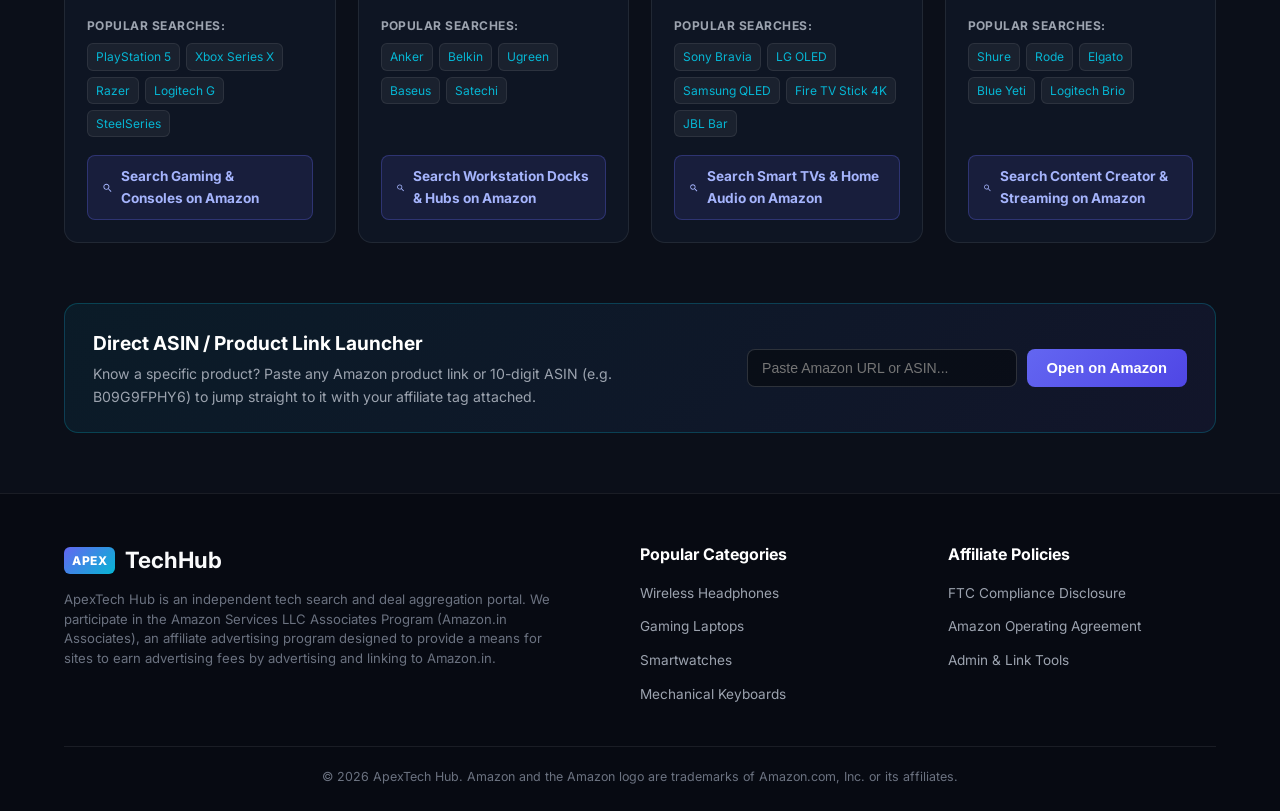
==== commit 4fab78b8: "Revamp into Live Amazon Electronics Search & Deals Engine with automatic affiliate tag integration" ====
--- a/index.html
+++ b/index.html
@@ -3,17 +3,16 @@
 <head>
   <meta charset="UTF-8">
   <meta name="viewport" content="width=device-width, initial-scale=1.0">
-  <title>ApexTech Reviews | The Definitive Desk & Audio Gear Guide (2026)</title>
-  <meta name="description" content="Unbiased, lab-tested reviews of the best headphones, microphones, mechanical keyboards, and USB-C docks. Tested for creators, remote professionals, and gamers.">
+  <title>ApexTech Hub | Live Amazon Electronics Search & Curated Tech Deals</title>
+  <meta name="description" content="Search any electronics, headphones, laptops, smartphones, and workspace gear directly on Amazon.in with curated deals and price drops.">
   <link rel="stylesheet" href="styles.css">
-  <!-- Schema injected dynamically by app.js after products.json loads -->
 </head>
 <body>
 
   <!-- FTC & Amazon Associates Compliance Bar -->
   <div class="compliance-bar" id="affiliate-disclosure">
     <div class="container">
-      <strong>Affiliate Disclosure:</strong> As an Amazon Associate, we earn from qualifying purchases. When you buy through links on our site, we may earn an affiliate commission at no extra cost to you.
+      <strong>Affiliate Disclosure:</strong> As an Amazon Associate, we earn from qualifying purchases. When you search or buy products through links on this site, we earn an affiliate commission from Amazon at no extra cost to you.
     </div>
   </div>
 
@@ -22,12 +21,12 @@
     <div class="container nav-content">
       <a href="#" class="logo">
         <span class="logo-badge">APEX</span>
-        <span>TechReviews</span>
+        <span>TechHub</span>
       </a>
       <div class="tag-configurator">
         <label for="tag-input">
           <svg width="14" height="14" viewBox="0 0 24 24" fill="none" stroke="currentColor" stroke-width="2"><path d="M20.59 13.41l-7.17 7.17a2 2 0 0 1-2.83 0L2 12V2h10l8.59 8.59a2 2 0 0 1 0 2.82z"></path><line x1="7" y1="7" x2="7.01" y2="7"></line></svg>
-          Amazon Tag:
+          Associate Tag:
         </label>
         <input type="text" id="tag-input" value="apextechrevie-21" placeholder="apextechrevie-21" title="Your live Amazon Associate Tracking ID">
         <span class="tag-status" id="tag-status">Active</span>
@@ -37,87 +36,101 @@
 
   <main class="container">
 
-    <!-- Hero Section -->
-    <header class="hero">
+    <!-- Hero Search Section -->
+    <header class="hero-search-section">
       <div class="hero-pill">
         <svg width="14" height="14" viewBox="0 0 24 24" fill="currentColor"><path d="M12 2l3.09 6.26L22 9.27l-5 4.87 1.18 6.88L12 17.77l-6.18 3.25L7 14.14 2 9.27l6.91-1.01L12 2z"/></svg>
-        Updated for 2026 • 240+ Hours of Hands-on Lab Bench Testing
+        Live Amazon.in Affiliate Search Engine • Direct Commission Integration
       </div>
-      <h1>The Best Desk & Audio Electronics for High-Focus Work</h1>
-      <p>We tested over 35 wireless headphones, studio mics, and desk hubs to find the top gear that actually boosts productivity and audio fidelity.</p>
+      <h1>Search Any Electronics on Amazon</h1>
+      <p>Instant price checks, live Amazon lightning deals, and curated electronics categories with your affiliate tag automatically applied.</p>
 
-      <!-- Category Filter Tabs -->
-      <div class="filter-tabs" id="category-filters">
-        <button class="filter-btn active" data-category="all">All Recommendations</button>
-        <button class="filter-btn" data-category="audio">Audio & Headphones</button>
-        <button class="filter-btn" data-category="mic">Microphones & Streaming</button>
-        <button class="filter-btn" data-category="keyboard">Keyboards & Peripherals</button>
-        <button class="filter-btn" data-category="dock">Docks & Connectivity</button>
+      <!-- Live Search Box -->
+      <div class="search-box-card">
+        <form id="amazon-search-form" class="search-form">
+          <div class="search-input-group">
+            <svg class="search-icon" viewBox="0 0 24 24"><path d="M15.5 14h-.79l-.28-.27C15.41 12.59 16 11.11 16 9.5 16 5.91 13.09 3 9.5 3S3 5.91 3 9.5 5.91 16 9.5 16c1.61 0 3.09-.59 4.23-1.57l.27.28v.79l5 4.99L20.49 19l-4.99-5zm-6 0C7.01 14 5 11.99 5 9.5S7.01 5 9.5 5 14 7.01 14 9.5 11.99 14 9.5 14z"/></svg>
+            <input type="text" id="amazon-query" placeholder="Type any gadget, brand or model (e.g. Sony WH-1000XM5, iPad Air, M3 MacBook, Boat Airdopes)..." autofocus autocomplete="off">
+          </div>
+          <div class="search-filter-group">
+            <select id="amazon-category">
+              <option value="electronics">All Electronics</option>
+              <option value="computers">Laptops & Computers</option>
+              <option value="hpc">Smartphones & Accessories</option>
+              <option value="watches">Smartwatches & Wearables</option>
+              <option value="videogames">Gaming & Consoles</option>
+              <option value="todays-deals">Today's Deals Only</option>
+            </select>
+            <button type="submit" class="btn-search-amazon">
+              <svg viewBox="0 0 24 24"><path d="M15.3 11.2c-.1-.7-.4-1.3-.9-1.8-.5-.5-1.1-.8-1.8-.9-.8 0-1.4.3-2 .8-.5.5-.8 1.1-.9 1.9h5.6zm1.9 2.5c-.1.7-.4 1.3-.8 1.8-.5.5-1.1.8-1.9.9-.7 0-1.4-.3-1.9-.8-.5-.5-.8-1.1-.9-1.9h5.5zM21.7 20.3c-.3.3-.8.4-1.2.4-1.5 0-3.3-.7-5.5-2.1-2.2-1.4-4-3-5.4-4.8C8.2 12 7.3 10.3 7 8.7c-.2-.9 0-1.7.5-2.3.4-.6 1.1-.9 2-.9 1 0 1.8.4 2.3 1.2.4.7.6 1.5.6 2.4 0 .9-.3 1.7-.8 2.4-.5.7-1.2 1.2-2.1 1.5.6 1.1 1.4 2.1 2.4 3 1 1 2.2 1.8 3.5 2.5.4-.7.9-1.3 1.6-1.7.7-.4 1.4-.6 2.2-.6.9 0 1.7.3 2.3.9.6.6.9 1.4.9 2.3-.1.4-.2.7-.4.9z"/></svg>
+              Search Amazon
+            </button>
+          </div>
+        </form>
+
+        <!-- Quick Trending Search Chips -->
+        <div class="trending-chips-wrap">
+          <span class="trending-label">🔥 Hot Searches:</span>
+          <div class="chips-list" id="trending-chips">
+            <!-- Filled dynamically -->
+          </div>
+        </div>
       </div>
     </header>
 
-    <!-- Top Verdict Box — filled dynamically -->
-    <section id="top-pick-container"></section>
-
-    <!-- Comparison Table — filled dynamically -->
-    <section style="margin-bottom: 60px;">
-      <h2 class="section-title">2026 Electronics Comparison Matrix</h2>
-      <p class="section-desc">Side-by-side comparison of our top tested consumer gadgets. Click any product to jump to its full test notes.</p>
-      <div class="table-container">
-        <table class="comparison-table">
-          <thead>
-            <tr>
-              <th>Product</th>
-              <th>Category</th>
-              <th>Key Feature</th>
-              <th>Rating</th>
-              <th>Target Buyer</th>
-              <th>Action</th>
-            </tr>
-          </thead>
-          <tbody id="comparison-table-body"></tbody>
-        </table>
+    <!-- Deal Highlight Banners -->
+    <section class="deal-banners-section">
+      <div class="deal-banner-grid">
+        <a href="#" class="deal-banner card-lightning" id="deal-lightning" target="_blank" rel="sponsored nofollow">
+          <div class="banner-icon">⚡</div>
+          <div class="banner-info">
+            <span class="banner-tag">Live Now</span>
+            <h3>Today's Electronics Lightning Deals</h3>
+            <p>Up to 60% off limited-time deals on Amazon.in</p>
+          </div>
+          <span class="banner-cta">Shop Deals →</span>
+        </a>
+        <a href="#" class="deal-banner card-prime" id="deal-prime" target="_blank" rel="sponsored nofollow">
+          <div class="banner-icon">📦</div>
+          <div class="banner-info">
+            <span class="banner-tag">Prime Exclusive</span>
+            <h3>Best Selling Tech & Audio</h3>
+            <p>Most popular consumer electronics with Prime delivery</p>
+          </div>
+          <span class="banner-cta">Browse Top Sellers →</span>
+        </a>
       </div>
     </section>
 
-    <!-- Deep-Dive Review Cards — filled dynamically -->
-    <section>
-      <h2 class="section-title">In-Depth Lab Reviews & Verdicts</h2>
-      <p class="section-desc">Comprehensive breakdown of performance metrics, pros, cons, and buyer warnings.</p>
-      <div class="reviews-grid" id="reviews-grid"></div>
+    <!-- Electronics Category Hub -->
+    <section class="categories-section">
+      <div class="section-header-wrap">
+        <div>
+          <h2 class="section-title">Explore Electronics by Category</h2>
+          <p class="section-desc">Click any category or popular brand to launch a live filtered Amazon search with your affiliate tracking active.</p>
+        </div>
+      </div>
+
+      <div class="categories-grid" id="categories-grid">
+        <!-- Rendered dynamically by app.js -->
+      </div>
     </section>
 
-    <!-- Blogger Export Tool -->
-    <section class="blogger-export-section">
-      <h3>Blogger & WordPress Affiliate Widget Generator</h3>
-      <p style="color: var(--text-secondary); font-size: 0.9rem; margin-bottom: 16px;">
-        Copy self-contained HTML + Google Review Schema ready to paste into any blog post HTML editor:
-      </p>
-      <div style="display: flex; gap: 12px; flex-wrap: wrap;">
-        <button class="btn-copy" id="btn-copy-table">📋 Copy Comparison Table HTML</button>
-        <button class="btn-copy" id="btn-copy-card">📋 Copy Review Card #1 HTML</button>
-        <button class="btn-copy" id="btn-copy-schema">🔍 Copy Google Review Schema (JSON-LD)</button>
-      </div>
-      <div class="code-snippet-box" id="code-preview" style="display: none;">
-        <pre><code id="snippet-text"></code></pre>
+    <!-- Quick ASIN Direct Link Generator for Admins/Visitors -->
+    <section class="quick-asin-box">
+      <div class="asin-box-content">
+        <div>
+          <h3>Direct ASIN / Product Link Launcher</h3>
+          <p>Know a specific product? Paste any Amazon product link or 10-digit ASIN (e.g. B09G9FPHY6) to jump straight to it with your affiliate tag attached.</p>
+        </div>
+        <div class="asin-input-bar">
+          <input type="text" id="direct-asin-input" placeholder="Paste Amazon URL or ASIN...">
+          <button id="btn-launch-asin" class="btn-primary" style="width:auto; padding: 10px 20px;">Open on Amazon</button>
+        </div>
       </div>
     </section>
 
   </main>
-
-  <!-- Sticky Mobile CTA — filled dynamically -->
-  <aside class="mobile-sticky-cta" id="mobile-cta-bar" style="display:none;">
-    <div class="mobile-cta-content">
-      <div class="mobile-product-info">
-        <div class="mobile-product-title" id="mobile-product-title">Top Pick</div>
-        <div class="mobile-product-sub">#1 Rated Pick</div>
-      </div>
-      <a href="#" class="cta-amazon affiliate-link" id="mobile-cta-link"
-         style="padding: 9px 16px; font-size: 0.85rem;" target="_blank" rel="sponsored nofollow">
-        Check Amazon
-      </a>
-    </div>
-  </aside>
 
   <!-- Footer -->
   <footer>
@@ -125,31 +138,32 @@
       <div class="footer-grid">
         <div>
           <div class="logo" style="margin-bottom: 12px;">
-            <span class="logo-badge">APEX</span><span>TechReviews</span>
+            <span class="logo-badge">APEX</span><span>TechHub</span>
           </div>
           <p class="footer-disclaimer">
-            ApexTech Reviews is an independent technology review publication. We participate in the Amazon Services LLC Associates Program (Amazon.in Associates). As an Amazon Associate we earn from qualifying purchases.
+            ApexTech Hub is an independent tech search and deal aggregation portal. We participate in the Amazon Services LLC Associates Program (Amazon.in Associates), an affiliate advertising program designed to provide a means for sites to earn advertising fees by advertising and linking to Amazon.in.
           </p>
         </div>
         <div>
-          <h4 style="margin-bottom: 12px; color: #fff;">Quick Links</h4>
+          <h4 style="margin-bottom: 12px; color: #fff;">Popular Categories</h4>
           <ul class="footer-links">
-            <li><a href="admin.html" target="_blank">🔧 ASIN Link Generator (Admin)</a></li>
-            <li><a href="#affiliate-disclosure">FTC Affiliate Disclosure</a></li>
-            <li><a href="#category-filters">Browse by Category</a></li>
+            <li><a href="#" onclick="searchWithCategory('wireless headphones')">Wireless Headphones</a></li>
+            <li><a href="#" onclick="searchWithCategory('gaming laptops')">Gaming Laptops</a></li>
+            <li><a href="#" onclick="searchWithCategory('smartwatches')">Smartwatches</a></li>
+            <li><a href="#" onclick="searchWithCategory('mechanical keyboards')">Mechanical Keyboards</a></li>
           </ul>
         </div>
         <div>
-          <h4 style="margin-bottom: 12px; color: #fff;">Editorial Policies</h4>
+          <h4 style="margin-bottom: 12px; color: #fff;">Affiliate Policies</h4>
           <ul class="footer-links">
-            <li><a href="#">Google Helpful Content Standards</a></li>
-            <li><a href="#">Testing Methodology</a></li>
-            <li><a href="#">Privacy & Cookie Policy</a></li>
+            <li><a href="#affiliate-disclosure">FTC Compliance Disclosure</a></li>
+            <li><a href="https://affiliate-program.amazon.in/help/operating/agreement" target="_blank" rel="noopener">Amazon Operating Agreement</a></li>
+            <li><a href="admin.html" target="_blank">Admin & Link Tools</a></li>
           </ul>
         </div>
       </div>
       <div style="text-align: center; border-top: 1px solid var(--border-color); padding-top: 20px; font-size: 0.78rem; color: var(--text-muted);">
-        © 2026 ApexTech Reviews. Amazon and the Amazon logo are trademarks of Amazon.com, Inc. or its affiliates.
+        © 2026 ApexTech Hub. Amazon and the Amazon logo are trademarks of Amazon.com, Inc. or its affiliates.
       </div>
     </div>
   </footer>
--- a/styles.css
+++ b/styles.css
@@ -4,9 +4,9 @@
   --bg-primary: #0b0f19;
   --bg-secondary: #111827;
   --bg-card: rgba(17, 24, 39, 0.75);
-  --bg-card-hover: rgba(30, 41, 59, 0.85);
+  --bg-card-hover: rgba(30, 41, 59, 0.9);
   --border-color: rgba(255, 255, 255, 0.08);
-  --border-glow: rgba(99, 102, 241, 0.3);
+  --border-glow: rgba(99, 102, 241, 0.35);
   
   --text-primary: #f9fafb;
   --text-secondary: #9ca3af;
@@ -46,7 +46,6 @@
   min-height: 100vh;
 }
 
-/* Background Ambient Glow */
 body::before {
   content: '';
   position: fixed;
@@ -54,55 +53,45 @@
   left: 20%;
   width: 600px;
   height: 600px;
-  background: radial-gradient(circle, rgba(99, 102, 241, 0.12) 0%, transparent 70%);
+  background: radial-gradient(circle, rgba(99, 102, 241, 0.15) 0%, transparent 70%);
   z-index: -1;
   pointer-events: none;
-  filter: blur(80px);
+  filter: blur(90px);
 }
 
 body::after {
   content: '';
   position: fixed;
-  bottom: 10%;
-  right: 10%;
+  bottom: -10%;
+  right: 15%;
   width: 500px;
   height: 500px;
   background: radial-gradient(circle, rgba(6, 182, 212, 0.1) 0%, transparent 70%);
   z-index: -1;
   pointer-events: none;
-  filter: blur(80px);
-}
-
-/* Typography */
-h1, h2, h3, h4, .brand-font {
-  font-family: 'Outfit', sans-serif;
-  color: var(--text-primary);
-  letter-spacing: -0.02em;
-}
-
-/* Container */
+  filter: blur(90px);
+}
+
 .container {
   max-width: 1200px;
   margin: 0 auto;
   padding: 0 24px;
 }
 
-/* FTC Compliance Disclosure Bar */
+/* Compliance Bar */
 .compliance-bar {
-  background: rgba(17, 24, 39, 0.95);
+  background: rgba(15, 23, 42, 0.95);
   border-bottom: 1px solid var(--border-color);
+  padding: 10px 0;
   font-size: 0.8rem;
   color: var(--text-secondary);
-  padding: 8px 0;
   text-align: center;
-  backdrop-filter: blur(12px);
-}
-
+}
 .compliance-bar strong {
   color: var(--amazon-orange);
 }
 
-/* Top Navigation */
+/* Navbar */
 .navbar {
   position: sticky;
   top: 0;
@@ -112,14 +101,12 @@
   border-bottom: 1px solid var(--border-color);
   padding: 16px 0;
 }
-
 .nav-content {
   display: flex;
   justify-content: space-between;
   align-items: center;
   gap: 20px;
 }
-
 .logo {
   display: flex;
   align-items: center;
@@ -129,7 +116,6 @@
   color: var(--text-primary);
   text-decoration: none;
 }
-
 .logo-badge {
   background: linear-gradient(135deg, var(--primary), var(--accent-cyan));
   color: #fff;
@@ -141,7 +127,7 @@
   letter-spacing: 0.05em;
 }
 
-/* Tag Configurator Box in Header */
+/* Tag Configurator */
 .tag-configurator {
   display: flex;
   align-items: center;
@@ -152,14 +138,12 @@
   border: 1px solid var(--border-color);
   font-size: 0.82rem;
 }
-
 .tag-configurator label {
   color: var(--text-secondary);
   display: flex;
   align-items: center;
   gap: 6px;
 }
-
 .tag-configurator input {
   background: rgba(0, 0, 0, 0.4);
   border: 1px solid rgba(255, 255, 255, 0.15);
@@ -171,24 +155,21 @@
   outline: none;
   font-family: monospace;
 }
-
 .tag-configurator input:focus {
   border-color: var(--primary);
   box-shadow: 0 0 0 2px rgba(99, 102, 241, 0.3);
 }
-
 .tag-configurator .tag-status {
   font-size: 0.75rem;
   color: var(--accent-emerald);
   font-weight: 600;
 }
 
-/* Hero Section */
-.hero {
-  padding: 48px 0 32px;
+/* Hero Search Section */
+.hero-search-section {
+  padding: 56px 0 40px;
   text-align: center;
 }
-
 .hero-pill {
   display: inline-flex;
   align-items: center;
@@ -202,9 +183,8 @@
   border-radius: 30px;
   margin-bottom: 20px;
 }
-
-.hero h1 {
-  font-size: clamp(2rem, 5vw, 3.2rem);
+.hero-search-section h1 {
+  font-size: clamp(2.2rem, 5vw, 3.4rem);
   font-weight: 800;
   line-height: 1.15;
   margin-bottom: 16px;
@@ -212,612 +192,398 @@
   -webkit-background-clip: text;
   -webkit-text-fill-color: transparent;
 }
-
-.hero p {
+.hero-search-section p {
   font-size: 1.1rem;
   color: var(--text-secondary);
   max-width: 680px;
-  margin: 0 auto 32px;
-}
-
-/* Category Filter Tabs */
-.filter-tabs {
-  display: flex;
-  justify-content: center;
-  flex-wrap: wrap;
-  gap: 10px;
-  margin-bottom: 40px;
-}
-
-.filter-btn {
-  background: rgba(255, 255, 255, 0.05);
-  border: 1px solid var(--border-color);
-  color: var(--text-secondary);
-  padding: 9px 18px;
-  border-radius: 30px;
-  font-size: 0.88rem;
-  font-weight: 600;
-  cursor: pointer;
-  transition: var(--transition);
-}
-
-.filter-btn:hover, .filter-btn.active {
-  background: var(--primary);
-  color: #ffffff;
-  border-color: var(--primary);
-  box-shadow: 0 4px 16px rgba(99, 102, 241, 0.4);
-}
-
-/* Quick Verdict Box (Hero Product) */
-.verdict-box {
-  background: linear-gradient(145deg, rgba(30, 41, 59, 0.8), rgba(17, 24, 39, 0.95));
+  margin: 0 auto 36px;
+}
+
+/* Search Box Card */
+.search-box-card {
+  background: var(--bg-card);
   border: 1px solid rgba(99, 102, 241, 0.35);
   border-radius: var(--radius-lg);
   padding: 28px;
-  margin-bottom: 50px;
-  box-shadow: var(--shadow-glow);
+  box-shadow: 0 16px 40px rgba(0, 0, 0, 0.5), var(--shadow-glow);
+  backdrop-filter: blur(16px);
+  max-width: 900px;
+  margin: 0 auto;
+}
+.search-form {
+  display: flex;
+  gap: 12px;
+  margin-bottom: 20px;
+}
+@media (max-width: 768px) {
+  .search-form {
+    flex-direction: column;
+  }
+}
+.search-input-group {
+  flex: 1;
   position: relative;
-  overflow: hidden;
-}
-
-.verdict-box::before {
-  content: '';
+  display: flex;
+  align-items: center;
+}
+.search-input-group .search-icon {
   position: absolute;
-  top: 0;
-  left: 0;
-  height: 4px;
+  left: 16px;
+  width: 20px;
+  height: 20px;
+  fill: var(--text-secondary);
+  pointer-events: none;
+}
+.search-input-group input {
   width: 100%;
-  background: linear-gradient(90deg, var(--amazon-orange), var(--primary), var(--accent-cyan));
-}
-
-.verdict-header {
-  display: flex;
-  justify-content: space-between;
-  align-items: center;
-  flex-wrap: wrap;
-  gap: 16px;
-  margin-bottom: 20px;
-  border-bottom: 1px solid var(--border-color);
-  padding-bottom: 16px;
-}
-
-.verdict-badge {
-  background: var(--amazon-orange);
+  background: rgba(0, 0, 0, 0.45);
+  border: 1px solid rgba(255, 255, 255, 0.15);
+  color: #fff;
+  padding: 14px 16px 14px 48px;
+  border-radius: var(--radius-sm);
+  font-size: 1rem;
+  outline: none;
+  transition: var(--transition);
+}
+.search-input-group input:focus {
+  border-color: var(--primary);
+  box-shadow: 0 0 0 3px rgba(99, 102, 241, 0.3);
+}
+.search-filter-group {
+  display: flex;
+  gap: 10px;
+}
+.search-filter-group select {
+  background: #1e293b;
+  border: 1px solid rgba(255, 255, 255, 0.15);
+  color: #fff;
+  padding: 0 14px;
+  border-radius: var(--radius-sm);
+  font-size: 0.9rem;
+  outline: none;
+  cursor: pointer;
+}
+.btn-search-amazon {
+  display: inline-flex;
+  align-items: center;
+  gap: 8px;
+  background: linear-gradient(135deg, var(--amazon-orange), #f68500);
   color: #111;
   font-weight: 800;
-  font-size: 0.78rem;
-  padding: 6px 14px;
-  border-radius: 20px;
+  font-size: 0.95rem;
+  padding: 12px 24px;
+  border-radius: var(--radius-sm);
+  border: none;
+  cursor: pointer;
+  white-space: nowrap;
+  box-shadow: 0 4px 14px rgba(255, 153, 0, 0.3);
+  transition: var(--transition);
+}
+.btn-search-amazon:hover {
+  transform: translateY(-2px);
+  box-shadow: 0 6px 20px rgba(255, 153, 0, 0.5);
+}
+.btn-search-amazon svg {
+  width: 18px;
+  height: 18px;
+  fill: currentColor;
+}
+
+/* Trending Chips */
+.trending-chips-wrap {
+  display: flex;
+  align-items: center;
+  gap: 12px;
+  flex-wrap: wrap;
+  border-top: 1px solid rgba(255, 255, 255, 0.08);
+  padding-top: 18px;
+  text-align: left;
+}
+.trending-label {
+  font-size: 0.85rem;
+  font-weight: 700;
+  color: var(--accent-cyan);
+  white-space: nowrap;
+}
+.chips-list {
+  display: flex;
+  flex-wrap: wrap;
+  gap: 8px;
+}
+.chip-item {
+  background: rgba(255, 255, 255, 0.05);
+  border: 1px solid rgba(255, 255, 255, 0.1);
+  color: var(--text-secondary);
+  font-size: 0.8rem;
+  padding: 4px 12px;
+  border-radius: 9999px;
+  text-decoration: none;
+  transition: var(--transition);
+}
+.chip-item:hover {
+  background: rgba(99, 102, 241, 0.2);
+  border-color: var(--primary);
+  color: #fff;
+  transform: translateY(-1px);
+}
+
+/* Deal Banners */
+.deal-banners-section {
+  margin-bottom: 56px;
+}
+.deal-banner-grid {
+  display: grid;
+  grid-template-columns: 1fr 1fr;
+  gap: 24px;
+}
+@media (max-width: 768px) {
+  .deal-banner-grid {
+    grid-template-columns: 1fr;
+  }
+}
+.deal-banner {
+  display: flex;
+  align-items: center;
+  gap: 18px;
+  padding: 22px 26px;
+  border-radius: var(--radius-md);
+  text-decoration: none;
+  transition: var(--transition);
+  border: 1px solid var(--border-color);
+}
+.deal-banner:hover {
+  transform: translateY(-3px);
+}
+.card-lightning {
+  background: linear-gradient(135deg, rgba(245, 158, 11, 0.12), rgba(239, 68, 68, 0.08));
+  border-color: rgba(245, 158, 11, 0.35);
+}
+.card-lightning:hover {
+  box-shadow: 0 10px 30px rgba(245, 158, 11, 0.25);
+}
+.card-prime {
+  background: linear-gradient(135deg, rgba(6, 182, 212, 0.12), rgba(99, 102, 241, 0.08));
+  border-color: rgba(6, 182, 212, 0.35);
+}
+.card-prime:hover {
+  box-shadow: 0 10px 30px rgba(6, 182, 212, 0.25);
+}
+.banner-icon {
+  font-size: 2.2rem;
+}
+.banner-info {
+  flex: 1;
+}
+.banner-tag {
+  display: inline-block;
+  font-size: 0.72rem;
+  font-weight: 800;
   text-transform: uppercase;
-  letter-spacing: 0.06em;
-  display: inline-flex;
-  align-items: center;
-  gap: 6px;
-}
-
-.verdict-score {
-  display: flex;
-  align-items: center;
-  gap: 12px;
-}
-
-.score-circle {
-  width: 52px;
-  height: 52px;
-  border-radius: 50%;
-  background: rgba(16, 185, 129, 0.15);
-  border: 2px solid var(--accent-emerald);
-  display: flex;
-  align-items: center;
-  justify-content: center;
-  font-family: 'Outfit', sans-serif;
-  font-size: 1.25rem;
-  font-weight: 800;
-  color: var(--accent-emerald);
-}
-
-.verdict-grid {
-  display: grid;
-  grid-template-columns: 240px 1fr;
-  gap: 32px;
-  align-items: center;
-}
-
-.verdict-image-wrapper {
-  position: relative;
-  border-radius: var(--radius-md);
-  overflow: hidden;
-  background: rgba(0, 0, 0, 0.3);
-  padding: 16px;
-  border: 1px solid var(--border-color);
-  text-align: center;
-}
-
-.verdict-image-wrapper img {
-  width: 100%;
-  max-height: 200px;
-  object-fit: contain;
-  transition: var(--transition);
-}
-
-.verdict-image-wrapper:hover img {
-  transform: scale(1.04);
-}
-
-.verdict-content h2 {
-  font-size: 1.6rem;
-  margin-bottom: 8px;
-}
-
-.verdict-summary {
-  color: var(--text-secondary);
-  font-size: 0.95rem;
-  margin-bottom: 18px;
-}
-
-.verdict-highlights {
-  display: flex;
-  flex-wrap: wrap;
-  gap: 12px;
-  margin-bottom: 22px;
-}
-
-.highlight-tag {
-  background: rgba(255, 255, 255, 0.05);
-  border: 1px solid var(--border-color);
-  padding: 6px 12px;
-  border-radius: 6px;
-  font-size: 0.8rem;
-  color: #cbd5e1;
-  display: flex;
-  align-items: center;
-  gap: 6px;
-}
-
-/* Amazon CTA Buttons */
-.cta-amazon {
-  display: inline-flex;
-  align-items: center;
-  justify-content: center;
-  gap: 10px;
-  background: linear-gradient(135deg, #ff9900 0%, #ff8000 100%);
-  color: #111827;
-  font-family: 'Outfit', sans-serif;
+  letter-spacing: 0.05em;
+  padding: 2px 8px;
+  border-radius: 4px;
+  background: rgba(255, 255, 255, 0.12);
+  color: #fff;
+  margin-bottom: 4px;
+}
+.banner-info h3 {
+  font-size: 1.15rem;
+  color: #fff;
+  margin-bottom: 4px;
+}
+.banner-info p {
+  font-size: 0.85rem;
+  color: var(--text-secondary);
+}
+.banner-cta {
+  font-size: 0.85rem;
   font-weight: 700;
-  font-size: 1rem;
-  padding: 13px 28px;
-  border-radius: 10px;
-  text-decoration: none;
-  box-shadow: 0 4px 18px rgba(255, 153, 0, 0.35);
-  transition: var(--transition);
-  cursor: pointer;
-  border: none;
-}
-
-.cta-amazon:hover {
-  background: linear-gradient(135deg, #ffaa1a 0%, #ff941a 100%);
-  box-shadow: 0 6px 24px rgba(255, 153, 0, 0.5);
-  transform: translateY(-2px);
-  color: #000;
-}
-
-.cta-amazon svg {
-  width: 20px;
-  height: 20px;
-  fill: currentColor;
-}
-
-.cta-secondary {
-  display: inline-flex;
-  align-items: center;
-  gap: 8px;
-  background: rgba(255, 255, 255, 0.08);
-  color: var(--text-primary);
-  font-size: 0.9rem;
-  font-weight: 600;
-  padding: 13px 22px;
-  border-radius: 10px;
-  text-decoration: none;
-  border: 1px solid var(--border-color);
-  transition: var(--transition);
-}
-
-.cta-secondary:hover {
-  background: rgba(255, 255, 255, 0.14);
-}
-
-/* Comparison Matrix Table */
+  color: var(--accent-cyan);
+  white-space: nowrap;
+}
+
+/* Category Cards */
+.categories-section {
+  margin-bottom: 60px;
+}
+.section-header-wrap {
+  margin-bottom: 28px;
+}
 .section-title {
   font-size: 1.8rem;
-  margin-bottom: 8px;
-}
-
+  font-weight: 800;
+  color: #fff;
+  margin-bottom: 6px;
+}
 .section-desc {
-  color: var(--text-secondary);
   font-size: 0.95rem;
-  margin-bottom: 24px;
-}
-
-.table-container {
+  color: var(--text-secondary);
+}
+.categories-grid {
+  display: grid;
+  grid-template-columns: repeat(auto-fill, minmax(270px, 1fr));
+  gap: 22px;
+}
+.category-card {
   background: var(--bg-card);
   border: 1px solid var(--border-color);
-  border-radius: var(--radius-lg);
-  overflow-x: auto;
-  margin-bottom: 60px;
-  box-shadow: var(--shadow-sm);
-  backdrop-filter: blur(12px);
-}
-
-.comparison-table {
-  width: 100%;
-  border-collapse: collapse;
-  text-align: left;
-  min-width: 780px;
-}
-
-.comparison-table th {
-  background: rgba(255, 255, 255, 0.03);
-  color: var(--text-secondary);
-  font-size: 0.78rem;
-  text-transform: uppercase;
-  letter-spacing: 0.06em;
-  padding: 16px 20px;
-  border-bottom: 1px solid var(--border-color);
-}
-
-.comparison-table td {
-  padding: 20px;
-  border-bottom: 1px solid var(--border-color);
-  vertical-align: middle;
-}
-
-.comparison-table tr:hover {
-  background: rgba(255, 255, 255, 0.02);
-}
-
-.table-product-cell {
-  display: flex;
-  align-items: center;
-  gap: 16px;
-}
-
-.table-product-thumb {
-  width: 60px;
-  height: 60px;
-  object-fit: contain;
-  background: rgba(0, 0, 0, 0.25);
-  border-radius: var(--radius-sm);
-  padding: 6px;
-  border: 1px solid var(--border-color);
-}
-
-.table-product-title {
-  font-weight: 700;
-  font-size: 0.95rem;
-  color: var(--text-primary);
+  border-radius: var(--radius-md);
+  padding: 22px;
+  display: flex;
+  flex-direction: column;
+  justify-content: space-between;
+  transition: var(--transition);
+}
+.category-card:hover {
+  background: var(--bg-card-hover);
+  border-color: var(--border-glow);
+  transform: translateY(-3px);
+  box-shadow: var(--shadow-md);
+}
+.category-card-top {
+  display: flex;
+  align-items: flex-start;
+  gap: 14px;
+  margin-bottom: 16px;
+}
+.cat-icon {
+  font-size: 2rem;
+  background: rgba(255, 255, 255, 0.05);
+  width: 48px;
+  height: 48px;
+  border-radius: 10px;
+  display: flex;
+  align-items: center;
+  justify-content: center;
+  flex-shrink: 0;
+}
+.category-card-top h3 {
+  font-size: 1.15rem;
+  color: #fff;
   margin-bottom: 4px;
 }
-
-.award-badge {
-  display: inline-block;
-  font-size: 0.7rem;
-  font-weight: 700;
-  padding: 3px 8px;
-  border-radius: 4px;
-  text-transform: uppercase;
-}
-
-.award-editors-choice {
-  background: rgba(255, 153, 0, 0.15);
-  color: var(--amazon-orange);
-  border: 1px solid rgba(255, 153, 0, 0.3);
-}
-
-.award-best-value {
-  background: rgba(16, 185, 129, 0.15);
-  color: var(--accent-emerald);
-  border: 1px solid rgba(16, 185, 129, 0.3);
-}
-
-.award-enthusiast {
-  background: rgba(99, 102, 241, 0.15);
-  color: #a5b4fc;
-  border: 1px solid rgba(99, 102, 241, 0.3);
-}
-
-/* Deep Dive Product Review Cards */
-.reviews-grid {
-  display: flex;
-  flex-direction: column;
-  gap: 40px;
-  margin-bottom: 70px;
-}
-
-.review-card {
-  background: var(--bg-card);
-  border: 1px solid var(--border-color);
-  border-radius: var(--radius-lg);
-  padding: 32px;
-  box-shadow: var(--shadow-md);
-  transition: var(--transition);
-  position: relative;
-}
-
-.review-card:hover {
-  border-color: rgba(99, 102, 241, 0.3);
-}
-
-.review-card-top {
-  display: flex;
-  justify-content: space-between;
-  align-items: flex-start;
-  gap: 20px;
-  margin-bottom: 24px;
-}
-
-.review-badge-row {
-  display: flex;
-  align-items: center;
-  gap: 10px;
-  margin-bottom: 8px;
-}
-
-.review-card-title {
-  font-size: 1.5rem;
-}
-
-.review-rating-pill {
-  display: flex;
-  align-items: center;
-  gap: 6px;
-  background: rgba(255, 255, 255, 0.05);
-  border: 1px solid var(--border-color);
-  padding: 6px 12px;
-  border-radius: 30px;
-  font-weight: 700;
-  font-size: 0.9rem;
-  color: var(--accent-amber);
-}
-
-.review-body-layout {
-  display: grid;
-  grid-template-columns: 260px 1fr;
-  gap: 32px;
-  margin-bottom: 28px;
-}
-
-.review-gallery {
-  display: flex;
-  flex-direction: column;
-  gap: 12px;
-}
-
-.main-product-img {
-  width: 100%;
-  height: 220px;
-  object-fit: contain;
-  background: rgba(0, 0, 0, 0.35);
-  border-radius: var(--radius-md);
-  padding: 16px;
-  border: 1px solid var(--border-color);
-}
-
-.spec-chip-list {
-  display: flex;
-  flex-direction: column;
-  gap: 8px;
-  font-size: 0.82rem;
-  color: var(--text-secondary);
-}
-
-.spec-chip-item {
-  display: flex;
-  justify-content: space-between;
-  border-bottom: 1px dashed var(--border-color);
-  padding-bottom: 4px;
-}
-
-.spec-chip-item strong {
-  color: var(--text-primary);
-}
-
-/* Pros and Cons Box */
-.pros-cons-container {
-  display: grid;
-  grid-template-columns: 1fr 1fr;
-  gap: 20px;
-  margin-bottom: 24px;
-}
-
-.pro-column, .con-column {
-  padding: 20px;
-  border-radius: var(--radius-md);
-  font-size: 0.9rem;
-}
-
-.pro-column {
-  background: rgba(16, 185, 129, 0.06);
-  border: 1px solid rgba(16, 185, 129, 0.2);
-}
-
-.con-column {
-  background: rgba(244, 63, 94, 0.06);
-  border: 1px solid rgba(244, 63, 94, 0.2);
-}
-
-.box-heading {
-  display: flex;
-  align-items: center;
-  gap: 8px;
-  font-weight: 700;
-  margin-bottom: 14px;
-  font-size: 0.95rem;
-}
-
-.pro-column .box-heading {
-  color: var(--accent-emerald);
-}
-
-.con-column .box-heading {
-  color: var(--accent-rose);
-}
-
-.pros-cons-list {
-  list-style: none;
-  display: flex;
-  flex-direction: column;
-  gap: 10px;
-}
-
-.pros-cons-list li {
-  position: relative;
-  padding-left: 24px;
-  color: #cbd5e1;
-}
-
-.pros-cons-list li::before {
-  position: absolute;
-  left: 0;
-  top: 0;
-  font-weight: 800;
-}
-
-.pro-column .pros-cons-list li::before {
-  content: '✓';
-  color: var(--accent-emerald);
-}
-
-.con-column .pros-cons-list li::before {
-  content: '✕';
-  color: var(--accent-rose);
-}
-
-/* Who It Is For Box */
-.audience-row {
-  display: grid;
-  grid-template-columns: 1fr 1fr;
-  gap: 16px;
-  margin-bottom: 24px;
-  font-size: 0.88rem;
-}
-
-.audience-card {
-  padding: 14px 18px;
-  border-radius: var(--radius-sm);
-  background: rgba(255, 255, 255, 0.03);
-  border: 1px solid var(--border-color);
-}
-
-.audience-card strong {
-  display: block;
-  margin-bottom: 4px;
-}
-
-.audience-card.buy strong {
-  color: var(--accent-emerald);
-}
-
-.audience-card.skip strong {
-  color: var(--accent-amber);
-}
-
-/* Action Strip */
-.review-actions {
-  display: flex;
-  align-items: center;
-  justify-content: space-between;
-  flex-wrap: wrap;
-  gap: 16px;
-  border-top: 1px solid var(--border-color);
-  padding-top: 20px;
-}
-
-.pricing-note {
+.category-card-top p {
   font-size: 0.82rem;
   color: var(--text-muted);
-}
-
-/* Export / Blogger Helper Modal & Drawer */
-.blogger-export-section {
-  background: linear-gradient(135deg, rgba(17, 24, 39, 0.9), rgba(30, 41, 59, 0.9));
-  border: 1px solid rgba(6, 182, 212, 0.3);
-  border-radius: var(--radius-lg);
-  padding: 32px;
+  line-height: 1.4;
+}
+.cat-brands-wrap {
+  margin-bottom: 18px;
+}
+.cat-brands-label {
+  font-size: 0.75rem;
+  font-weight: 700;
+  color: var(--text-secondary);
+  text-transform: uppercase;
+  letter-spacing: 0.04em;
+  display: block;
+  margin-bottom: 8px;
+}
+.cat-pills-list {
+  display: flex;
+  flex-wrap: wrap;
+  gap: 6px;
+}
+.cat-pill {
+  background: rgba(255, 255, 255, 0.05);
+  border: 1px solid rgba(255, 255, 255, 0.08);
+  color: var(--accent-cyan);
+  font-size: 0.75rem;
+  padding: 3px 8px;
+  border-radius: 6px;
+  text-decoration: none;
+  transition: var(--transition);
+}
+.cat-pill:hover {
+  background: var(--primary);
+  color: #fff;
+  border-color: var(--primary);
+}
+.btn-category-search {
+  display: flex;
+  align-items: center;
+  justify-content: center;
+  gap: 8px;
+  background: rgba(99, 102, 241, 0.12);
+  border: 1px solid rgba(99, 102, 241, 0.3);
+  color: #a5b4fc;
+  font-size: 0.85rem;
+  font-weight: 700;
+  padding: 10px 14px;
+  border-radius: var(--radius-sm);
+  text-decoration: none;
+  transition: var(--transition);
+  margin-top: auto;
+}
+.btn-category-search:hover {
+  background: var(--primary);
+  color: #fff;
+  box-shadow: 0 4px 14px rgba(99, 102, 241, 0.3);
+}
+.btn-category-search svg {
+  width: 16px;
+  height: 16px;
+  fill: currentColor;
+}
+
+/* Quick ASIN Box */
+.quick-asin-box {
+  background: linear-gradient(135deg, rgba(6, 182, 212, 0.08), rgba(99, 102, 241, 0.08));
+  border: 1px solid rgba(6, 182, 212, 0.25);
+  border-radius: var(--radius-md);
+  padding: 24px 28px;
   margin-bottom: 60px;
 }
-
-.blogger-export-section h3 {
-  font-size: 1.4rem;
-  margin-bottom: 8px;
-  color: var(--accent-cyan);
-}
-
-.code-snippet-box {
-  background: #030712;
-  border: 1px solid var(--border-color);
+.asin-box-content {
+  display: flex;
+  justify-content: space-between;
+  align-items: center;
+  flex-wrap: wrap;
+  gap: 20px;
+}
+.asin-box-content h3 {
+  font-size: 1.2rem;
+  color: #fff;
+  margin-bottom: 4px;
+}
+.asin-box-content p {
+  font-size: 0.88rem;
+  color: var(--text-secondary);
+  max-width: 540px;
+}
+.asin-input-bar {
+  display: flex;
+  gap: 10px;
+  flex: 1;
+  max-width: 440px;
+}
+.asin-input-bar input {
+  flex: 1;
+  background: rgba(0, 0, 0, 0.4);
+  border: 1px solid rgba(255, 255, 255, 0.15);
+  color: #fff;
+  padding: 10px 14px;
   border-radius: var(--radius-sm);
-  padding: 16px;
-  font-family: 'Courier New', Courier, monospace;
-  font-size: 0.82rem;
-  color: #34d399;
-  overflow-x: auto;
-  max-height: 200px;
-  margin: 16px 0;
-  position: relative;
-}
-
-.btn-copy {
-  background: rgba(255, 255, 255, 0.1);
-  border: 1px solid var(--border-color);
-  color: #fff;
-  padding: 6px 14px;
-  border-radius: 6px;
+  font-size: 0.88rem;
+  outline: none;
+}
+.asin-input-bar input:focus {
+  border-color: var(--accent-cyan);
+}
+.btn-primary {
+  background: linear-gradient(135deg, var(--primary), var(--primary-hover));
+  color: #fff;
+  border: none;
+  padding: 11px 22px;
+  border-radius: var(--radius-sm);
+  font-weight: 700;
+  font-size: 0.92rem;
   cursor: pointer;
-  font-size: 0.8rem;
-  font-weight: 600;
-  transition: var(--transition);
-}
-
-.btn-copy:hover {
-  background: var(--accent-cyan);
-  color: #000;
-}
-
-/* Sticky Mobile Bottom CTA Bar */
-.mobile-sticky-cta {
-  display: none;
-  position: fixed;
-  bottom: 0;
-  left: 0;
-  width: 100%;
-  background: rgba(11, 15, 25, 0.95);
-  backdrop-filter: blur(16px);
-  border-top: 1px solid var(--border-color);
-  padding: 12px 20px;
-  z-index: 999;
-  box-shadow: 0 -4px 20px rgba(0, 0, 0, 0.6);
-}
-
-.mobile-cta-content {
-  display: flex;
-  justify-content: space-between;
-  align-items: center;
-  max-width: 600px;
-  margin: 0 auto;
-}
-
-.mobile-product-info {
-  line-height: 1.2;
-}
-
-.mobile-product-title {
-  font-weight: 700;
-  font-size: 0.88rem;
-}
-
-.mobile-product-sub {
-  font-size: 0.75rem;
-  color: var(--amazon-orange);
+  transition: var(--transition);
+}
+.btn-primary:hover {
+  box-shadow: 0 4px 16px rgba(99, 102, 241, 0.4);
+  transform: translateY(-1px);
 }
 
 /* Footer */
@@ -825,85 +591,37 @@
   background: #070a12;
   border-top: 1px solid var(--border-color);
   padding: 48px 0 24px;
-  margin-top: 60px;
-  font-size: 0.85rem;
-  color: var(--text-secondary);
-}
-
+}
 .footer-grid {
   display: grid;
   grid-template-columns: 2fr 1fr 1fr;
   gap: 40px;
   margin-bottom: 32px;
 }
-
+@media (max-width: 768px) {
+  .footer-grid {
+    grid-template-columns: 1fr;
+    gap: 28px;
+  }
+}
 .footer-disclaimer {
-  font-size: 0.8rem;
-  line-height: 1.6;
+  font-size: 0.82rem;
   color: var(--text-muted);
-}
-
+  line-height: 1.5;
+  max-width: 500px;
+}
 .footer-links {
   list-style: none;
-  display: flex;
-  flex-direction: column;
-  gap: 8px;
-}
-
+}
+.footer-links li {
+  margin-bottom: 8px;
+}
 .footer-links a {
   color: var(--text-secondary);
   text-decoration: none;
-  transition: var(--transition);
-}
-
+  font-size: 0.85rem;
+  transition: var(--transition);
+}
 .footer-links a:hover {
-  color: var(--primary);
-}
-
-/* Responsive Media Queries */
-@media (max-width: 900px) {
-  .verdict-grid {
-    grid-template-columns: 1fr;
-    text-align: center;
-  }
-  .verdict-image-wrapper {
-    max-width: 260px;
-    margin: 0 auto;
-  }
-  .verdict-highlights {
-    justify-content: center;
-  }
-  .review-body-layout {
-    grid-template-columns: 1fr;
-  }
-  .review-gallery {
-    max-width: 280px;
-    margin: 0 auto;
-  }
-  .footer-grid {
-    grid-template-columns: 1fr;
-  }
-}
-
-@media (max-width: 640px) {
-  .pros-cons-container {
-    grid-template-columns: 1fr;
-  }
-  .audience-row {
-    grid-template-columns: 1fr;
-  }
-  .mobile-sticky-cta {
-    display: block;
-  }
-  .nav-content {
-    flex-direction: column;
-    align-items: flex-start;
-  }
-  .tag-configurator {
-    width: 100%;
-    justify-content: space-between;
-  }
-  body {
-    padding-bottom: 70px;
-  }
-}
+  color: var(--accent-cyan);
+}
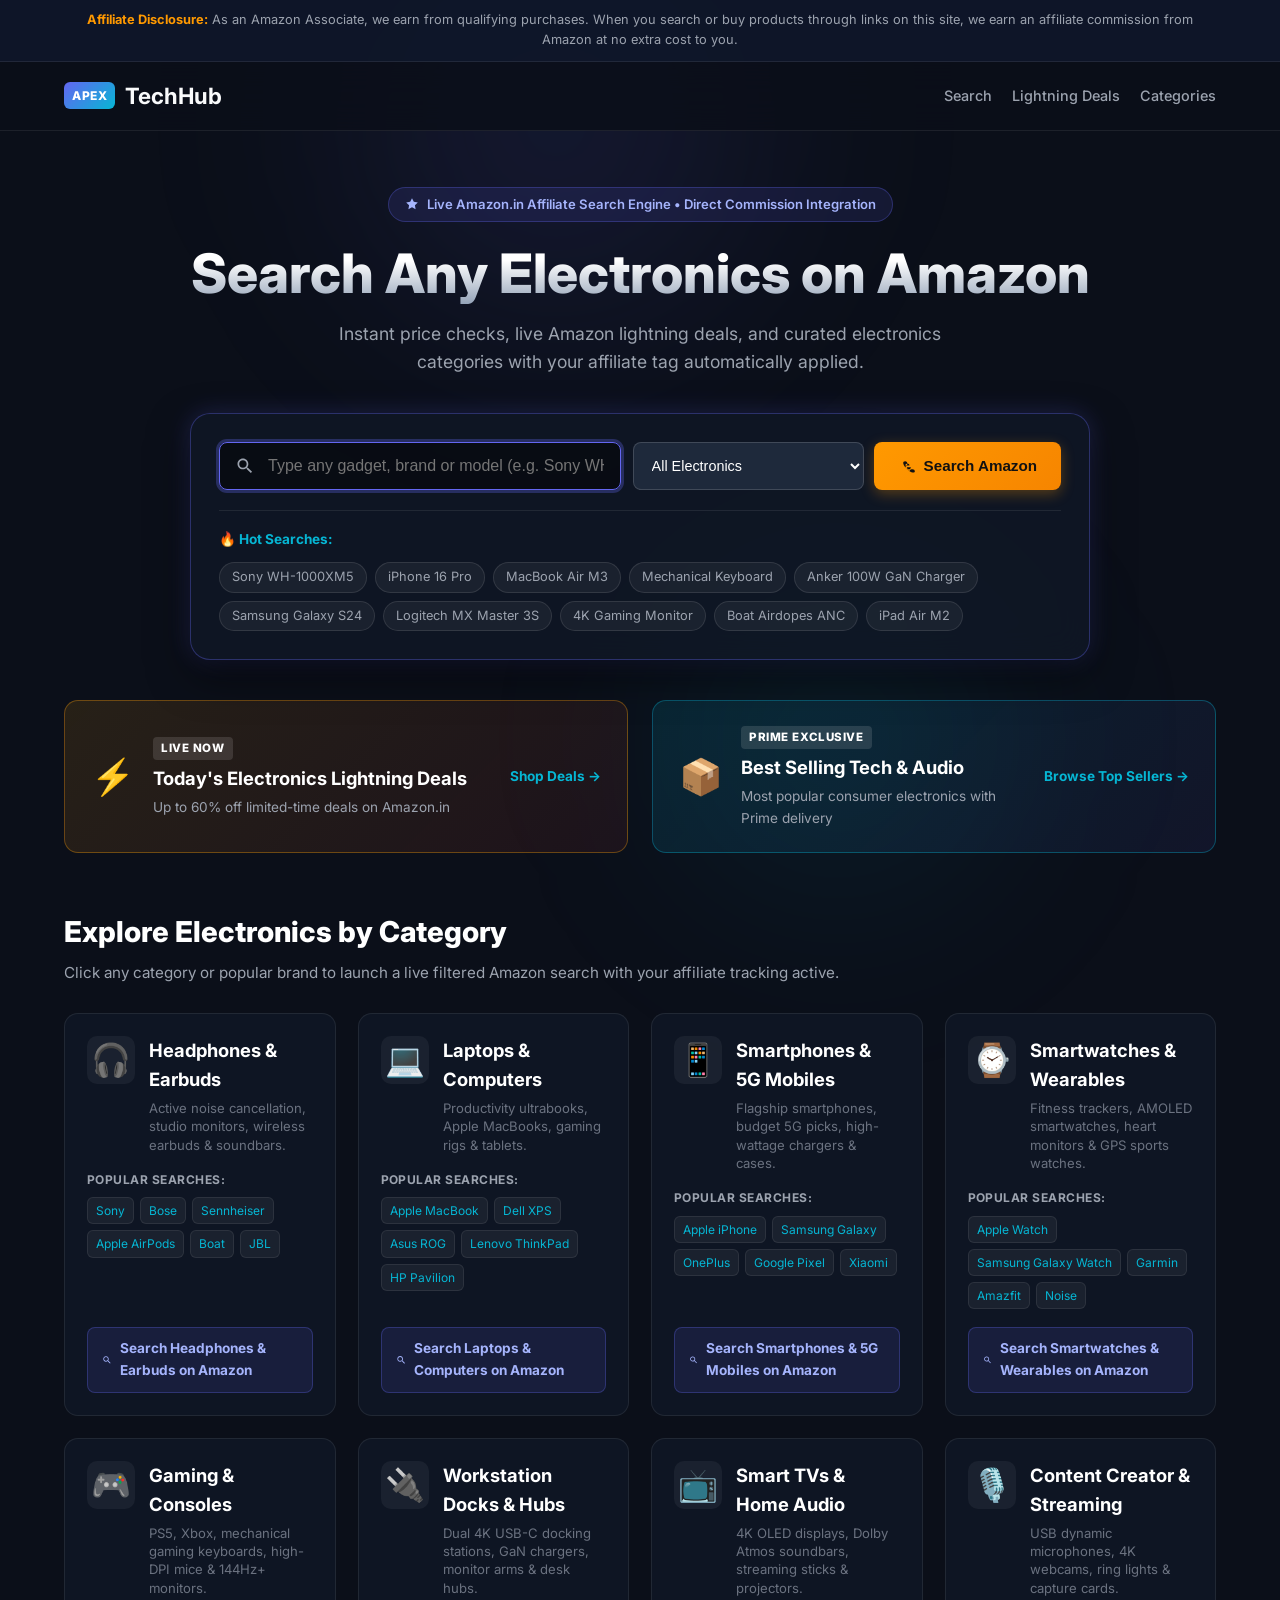
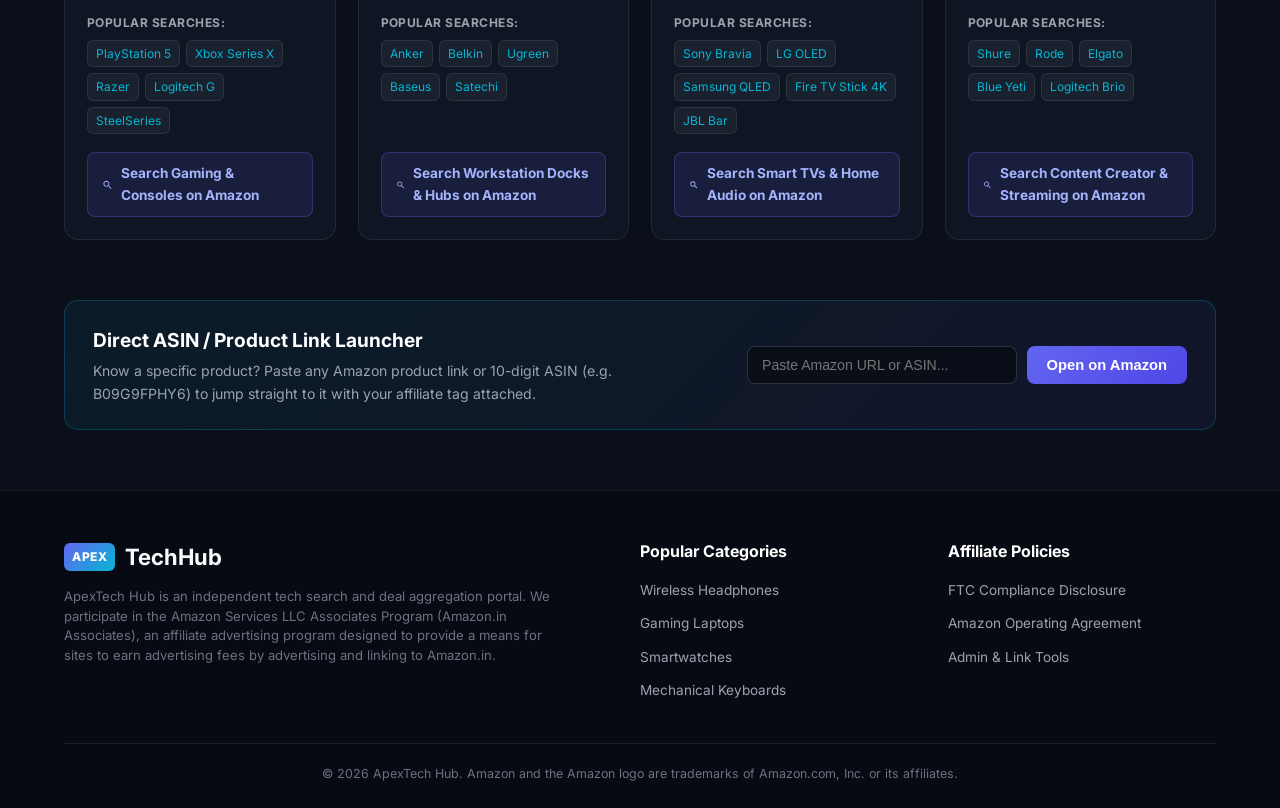
==== commit a3e55d7d: "changes" ====
--- a/index.html
+++ b/index.html
@@ -1,18 +1,22 @@
 <!DOCTYPE html>
 <html lang="en">
+
 <head>
   <meta charset="UTF-8">
   <meta name="viewport" content="width=device-width, initial-scale=1.0">
   <title>ApexTech Hub | Live Amazon Electronics Search & Curated Tech Deals</title>
-  <meta name="description" content="Search any electronics, headphones, laptops, smartphones, and workspace gear directly on Amazon.in with curated deals and price drops.">
+  <meta name="description"
+    content="Search any electronics, headphones, laptops, smartphones, and workspace gear directly on Amazon.in with curated deals and price drops.">
   <link rel="stylesheet" href="styles.css">
 </head>
+
 <body>
 
   <!-- FTC & Amazon Associates Compliance Bar -->
   <div class="compliance-bar" id="affiliate-disclosure">
     <div class="container">
-      <strong>Affiliate Disclosure:</strong> As an Amazon Associate, we earn from qualifying purchases. When you search or buy products through links on this site, we earn an affiliate commission from Amazon at no extra cost to you.
+      <strong>Affiliate Disclosure:</strong> As an Amazon Associate, we earn from qualifying purchases. When you search
+      or buy products through links on this site, we earn an affiliate commission from Amazon at no extra cost to you.
     </div>
   </div>
 
@@ -23,13 +27,10 @@
         <span class="logo-badge">APEX</span>
         <span>TechHub</span>
       </a>
-      <div class="tag-configurator">
-        <label for="tag-input">
-          <svg width="14" height="14" viewBox="0 0 24 24" fill="none" stroke="currentColor" stroke-width="2"><path d="M20.59 13.41l-7.17 7.17a2 2 0 0 1-2.83 0L2 12V2h10l8.59 8.59a2 2 0 0 1 0 2.82z"></path><line x1="7" y1="7" x2="7.01" y2="7"></line></svg>
-          Associate Tag:
-        </label>
-        <input type="text" id="tag-input" value="apextechrevie-21" placeholder="apextechrevie-21" title="Your live Amazon Associate Tracking ID">
-        <span class="tag-status" id="tag-status">Active</span>
+      <div class="nav-links">
+        <a href="#search-section" class="nav-link">Search</a>
+        <a href="#deal-lightning" class="nav-link">Lightning Deals</a>
+        <a href="#categories-section" class="nav-link">Categories</a>
       </div>
     </div>
   </nav>
@@ -39,18 +40,26 @@
     <!-- Hero Search Section -->
     <header class="hero-search-section">
       <div class="hero-pill">
-        <svg width="14" height="14" viewBox="0 0 24 24" fill="currentColor"><path d="M12 2l3.09 6.26L22 9.27l-5 4.87 1.18 6.88L12 17.77l-6.18 3.25L7 14.14 2 9.27l6.91-1.01L12 2z"/></svg>
+        <svg width="14" height="14" viewBox="0 0 24 24" fill="currentColor">
+          <path d="M12 2l3.09 6.26L22 9.27l-5 4.87 1.18 6.88L12 17.77l-6.18 3.25L7 14.14 2 9.27l6.91-1.01L12 2z" />
+        </svg>
         Live Amazon.in Affiliate Search Engine • Direct Commission Integration
       </div>
       <h1>Search Any Electronics on Amazon</h1>
-      <p>Instant price checks, live Amazon lightning deals, and curated electronics categories with your affiliate tag automatically applied.</p>
+      <p>Instant price checks, live Amazon lightning deals, and curated electronics categories with your affiliate tag
+        automatically applied.</p>
 
       <!-- Live Search Box -->
       <div class="search-box-card">
         <form id="amazon-search-form" class="search-form">
           <div class="search-input-group">
-            <svg class="search-icon" viewBox="0 0 24 24"><path d="M15.5 14h-.79l-.28-.27C15.41 12.59 16 11.11 16 9.5 16 5.91 13.09 3 9.5 3S3 5.91 3 9.5 5.91 16 9.5 16c1.61 0 3.09-.59 4.23-1.57l.27.28v.79l5 4.99L20.49 19l-4.99-5zm-6 0C7.01 14 5 11.99 5 9.5S7.01 5 9.5 5 14 7.01 14 9.5 11.99 14 9.5 14z"/></svg>
-            <input type="text" id="amazon-query" placeholder="Type any gadget, brand or model (e.g. Sony WH-1000XM5, iPad Air, M3 MacBook, Boat Airdopes)..." autofocus autocomplete="off">
+            <svg class="search-icon" viewBox="0 0 24 24">
+              <path
+                d="M15.5 14h-.79l-.28-.27C15.41 12.59 16 11.11 16 9.5 16 5.91 13.09 3 9.5 3S3 5.91 3 9.5 5.91 16 9.5 16c1.61 0 3.09-.59 4.23-1.57l.27.28v.79l5 4.99L20.49 19l-4.99-5zm-6 0C7.01 14 5 11.99 5 9.5S7.01 5 9.5 5 14 7.01 14 9.5 11.99 14 9.5 14z" />
+            </svg>
+            <input type="text" id="amazon-query"
+              placeholder="Type any gadget, brand or model (e.g. Sony WH-1000XM5, iPad Air, M3 MacBook, Boat Airdopes)..."
+              autofocus autocomplete="off">
           </div>
           <div class="search-filter-group">
             <select id="amazon-category">
@@ -62,7 +71,10 @@
               <option value="todays-deals">Today's Deals Only</option>
             </select>
             <button type="submit" class="btn-search-amazon">
-              <svg viewBox="0 0 24 24"><path d="M15.3 11.2c-.1-.7-.4-1.3-.9-1.8-.5-.5-1.1-.8-1.8-.9-.8 0-1.4.3-2 .8-.5.5-.8 1.1-.9 1.9h5.6zm1.9 2.5c-.1.7-.4 1.3-.8 1.8-.5.5-1.1.8-1.9.9-.7 0-1.4-.3-1.9-.8-.5-.5-.8-1.1-.9-1.9h5.5zM21.7 20.3c-.3.3-.8.4-1.2.4-1.5 0-3.3-.7-5.5-2.1-2.2-1.4-4-3-5.4-4.8C8.2 12 7.3 10.3 7 8.7c-.2-.9 0-1.7.5-2.3.4-.6 1.1-.9 2-.9 1 0 1.8.4 2.3 1.2.4.7.6 1.5.6 2.4 0 .9-.3 1.7-.8 2.4-.5.7-1.2 1.2-2.1 1.5.6 1.1 1.4 2.1 2.4 3 1 1 2.2 1.8 3.5 2.5.4-.7.9-1.3 1.6-1.7.7-.4 1.4-.6 2.2-.6.9 0 1.7.3 2.3.9.6.6.9 1.4.9 2.3-.1.4-.2.7-.4.9z"/></svg>
+              <svg viewBox="0 0 24 24">
+                <path
+                  d="M15.3 11.2c-.1-.7-.4-1.3-.9-1.8-.5-.5-1.1-.8-1.8-.9-.8 0-1.4.3-2 .8-.5.5-.8 1.1-.9 1.9h5.6zm1.9 2.5c-.1.7-.4 1.3-.8 1.8-.5.5-1.1.8-1.9.9-.7 0-1.4-.3-1.9-.8-.5-.5-.8-1.1-.9-1.9h5.5zM21.7 20.3c-.3.3-.8.4-1.2.4-1.5 0-3.3-.7-5.5-2.1-2.2-1.4-4-3-5.4-4.8C8.2 12 7.3 10.3 7 8.7c-.2-.9 0-1.7.5-2.3.4-.6 1.1-.9 2-.9 1 0 1.8.4 2.3 1.2.4.7.6 1.5.6 2.4 0 .9-.3 1.7-.8 2.4-.5.7-1.2 1.2-2.1 1.5.6 1.1 1.4 2.1 2.4 3 1 1 2.2 1.8 3.5 2.5.4-.7.9-1.3 1.6-1.7.7-.4 1.4-.6 2.2-.6.9 0 1.7.3 2.3.9.6.6.9 1.4.9 2.3-.1.4-.2.7-.4.9z" />
+              </svg>
               Search Amazon
             </button>
           </div>
@@ -107,7 +119,8 @@
       <div class="section-header-wrap">
         <div>
           <h2 class="section-title">Explore Electronics by Category</h2>
-          <p class="section-desc">Click any category or popular brand to launch a live filtered Amazon search with your affiliate tracking active.</p>
+          <p class="section-desc">Click any category or popular brand to launch a live filtered Amazon search with your
+            affiliate tracking active.</p>
         </div>
       </div>
 
@@ -121,11 +134,13 @@
       <div class="asin-box-content">
         <div>
           <h3>Direct ASIN / Product Link Launcher</h3>
-          <p>Know a specific product? Paste any Amazon product link or 10-digit ASIN (e.g. B09G9FPHY6) to jump straight to it with your affiliate tag attached.</p>
+          <p>Know a specific product? Paste any Amazon product link or 10-digit ASIN (e.g. B09G9FPHY6) to jump straight
+            to it with your affiliate tag attached.</p>
         </div>
         <div class="asin-input-bar">
           <input type="text" id="direct-asin-input" placeholder="Paste Amazon URL or ASIN...">
-          <button id="btn-launch-asin" class="btn-primary" style="width:auto; padding: 10px 20px;">Open on Amazon</button>
+          <button id="btn-launch-asin" class="btn-primary" style="width:auto; padding: 10px 20px;">Open on
+            Amazon</button>
         </div>
       </div>
     </section>
@@ -141,7 +156,9 @@
             <span class="logo-badge">APEX</span><span>TechHub</span>
           </div>
           <p class="footer-disclaimer">
-            ApexTech Hub is an independent tech search and deal aggregation portal. We participate in the Amazon Services LLC Associates Program (Amazon.in Associates), an affiliate advertising program designed to provide a means for sites to earn advertising fees by advertising and linking to Amazon.in.
+            ApexTech Hub is an independent tech search and deal aggregation portal. We participate in the Amazon
+            Services LLC Associates Program (Amazon.in Associates), an affiliate advertising program designed to provide
+            a means for sites to earn advertising fees by advertising and linking to Amazon.in.
           </p>
         </div>
         <div>
@@ -157,12 +174,14 @@
           <h4 style="margin-bottom: 12px; color: #fff;">Affiliate Policies</h4>
           <ul class="footer-links">
             <li><a href="#affiliate-disclosure">FTC Compliance Disclosure</a></li>
-            <li><a href="https://affiliate-program.amazon.in/help/operating/agreement" target="_blank" rel="noopener">Amazon Operating Agreement</a></li>
+            <li><a href="https://affiliate-program.amazon.in/help/operating/agreement" target="_blank"
+                rel="noopener">Amazon Operating Agreement</a></li>
             <li><a href="admin.html" target="_blank">Admin & Link Tools</a></li>
           </ul>
         </div>
       </div>
-      <div style="text-align: center; border-top: 1px solid var(--border-color); padding-top: 20px; font-size: 0.78rem; color: var(--text-muted);">
+      <div
+        style="text-align: center; border-top: 1px solid var(--border-color); padding-top: 20px; font-size: 0.78rem; color: var(--text-muted);">
         © 2026 ApexTech Hub. Amazon and the Amazon logo are trademarks of Amazon.com, Inc. or its affiliates.
       </div>
     </div>
@@ -170,4 +189,5 @@
 
   <script src="app.js"></script>
 </body>
-</html>
+
+</html>
--- a/styles.css
+++ b/styles.css
@@ -127,42 +127,21 @@
   letter-spacing: 0.05em;
 }
 
-/* Tag Configurator */
-.tag-configurator {
-  display: flex;
-  align-items: center;
-  gap: 10px;
-  background: rgba(255, 255, 255, 0.04);
-  padding: 6px 14px;
-  border-radius: 30px;
-  border: 1px solid var(--border-color);
-  font-size: 0.82rem;
-}
-.tag-configurator label {
-  color: var(--text-secondary);
-  display: flex;
-  align-items: center;
-  gap: 6px;
-}
-.tag-configurator input {
-  background: rgba(0, 0, 0, 0.4);
-  border: 1px solid rgba(255, 255, 255, 0.15);
-  color: #fff;
-  padding: 4px 10px;
-  border-radius: 6px;
-  font-size: 0.82rem;
-  width: 140px;
-  outline: none;
-  font-family: monospace;
-}
-.tag-configurator input:focus {
-  border-color: var(--primary);
-  box-shadow: 0 0 0 2px rgba(99, 102, 241, 0.3);
-}
-.tag-configurator .tag-status {
-  font-size: 0.75rem;
-  color: var(--accent-emerald);
-  font-weight: 600;
+/* Nav Links */
+.nav-links {
+  display: flex;
+  align-items: center;
+  gap: 20px;
+}
+.nav-link {
+  color: var(--text-secondary);
+  text-decoration: none;
+  font-size: 0.9rem;
+  font-weight: 500;
+  transition: var(--transition);
+}
+.nav-link:hover {
+  color: #fff;
 }
 
 /* Hero Search Section */
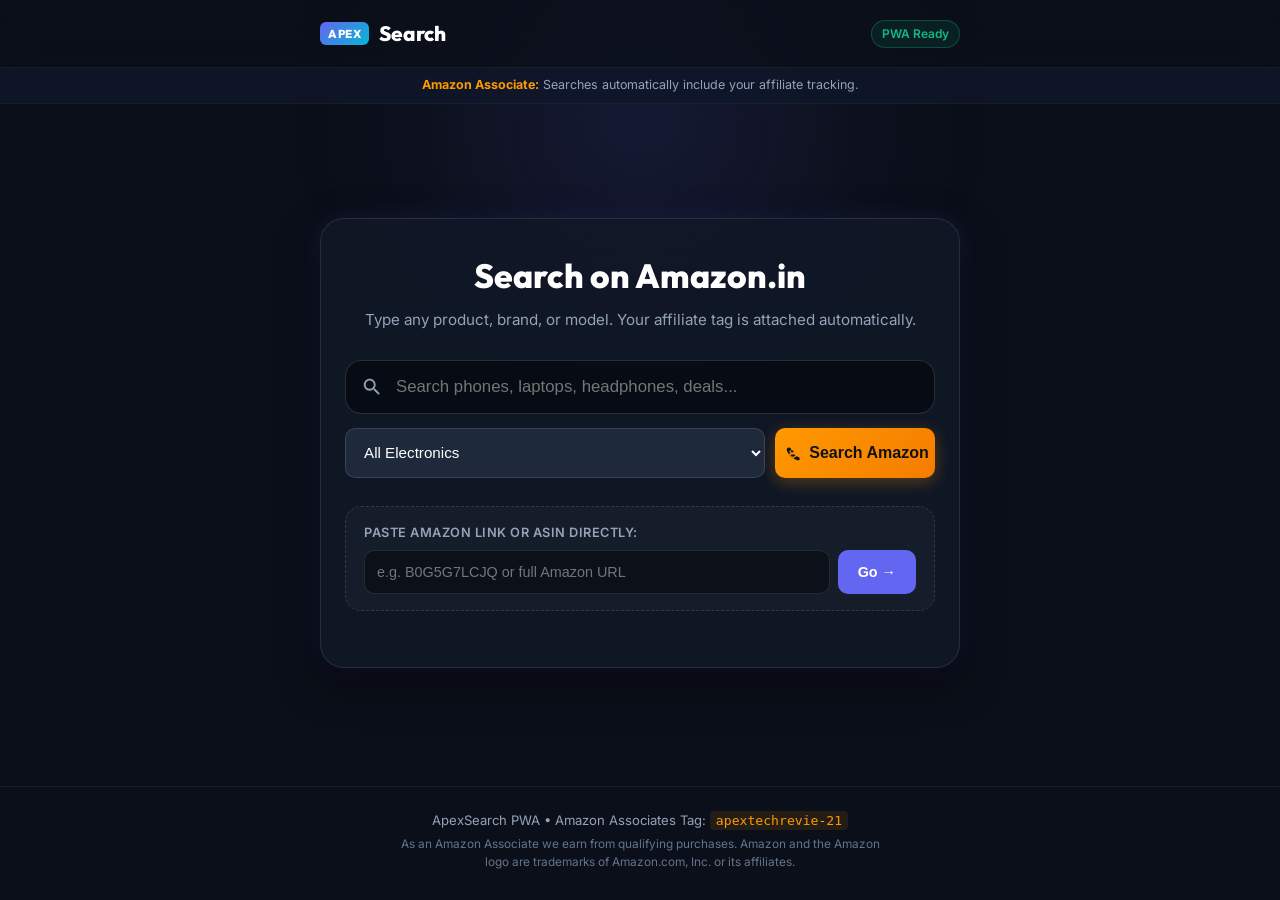
==== commit ed634eb2: "Convert to clean mobile-first Progressive Web App (PWA) with pure Amazon affiliate search" ====
--- a/index.html
+++ b/index.html
@@ -1,193 +1,129 @@
 <!DOCTYPE html>
 <html lang="en">
-
 <head>
   <meta charset="UTF-8">
-  <meta name="viewport" content="width=device-width, initial-scale=1.0">
-  <title>ApexTech Hub | Live Amazon Electronics Search & Curated Tech Deals</title>
-  <meta name="description"
-    content="Search any electronics, headphones, laptops, smartphones, and workspace gear directly on Amazon.in with curated deals and price drops.">
+  <meta name="viewport" content="width=device-width, initial-scale=1.0, maximum-scale=1.0, user-scalable=no, viewport-fit=cover">
+  <title>ApexSearch | Amazon Affiliate Search</title>
+  <meta name="description" content="Instant Amazon.in search with automatic affiliate tracking.">
+  
+  <!-- PWA & Mobile Web App Meta -->
+  <link rel="manifest" href="manifest.json">
+  <meta name="theme-color" content="#0b0f19">
+  <meta name="mobile-web-app-capable" content="yes">
+  <meta name="apple-mobile-web-app-capable" content="yes">
+  <meta name="apple-mobile-web-app-status-bar-style" content="black-translucent">
+  <meta name="apple-mobile-web-app-title" content="ApexSearch">
+  <link rel="apple-touch-icon" href="assets/icon.svg">
+  <link rel="icon" type="image/svg+xml" href="assets/icon.svg">
+  
   <link rel="stylesheet" href="styles.css">
 </head>
-
 <body>
 
-  <!-- FTC & Amazon Associates Compliance Bar -->
-  <div class="compliance-bar" id="affiliate-disclosure">
-    <div class="container">
-      <strong>Affiliate Disclosure:</strong> As an Amazon Associate, we earn from qualifying purchases. When you search
-      or buy products through links on this site, we earn an affiliate commission from Amazon at no extra cost to you.
+  <!-- PWA Install Banner (appears on mobile) -->
+  <div id="pwa-install-banner" class="pwa-banner" style="display: none;">
+    <div class="pwa-banner-content">
+      <img src="assets/icon.svg" alt="App Icon" class="pwa-icon">
+      <div>
+        <div class="pwa-title">Install ApexSearch App</div>
+        <div class="pwa-sub">Add to your phone's home screen for 1-tap Amazon search</div>
+      </div>
+    </div>
+    <div class="pwa-actions">
+      <button id="btn-install-pwa" class="btn-install">Install</button>
+      <button id="btn-close-pwa" class="btn-close-pwa">✕</button>
     </div>
   </div>
 
-  <!-- Top Navigation -->
+  <!-- Top Navigation (Clean, minimal, no extra links) -->
   <nav class="navbar">
     <div class="container nav-content">
-      <a href="#" class="logo">
+      <a href="./" class="logo">
         <span class="logo-badge">APEX</span>
-        <span>TechHub</span>
+        <span>Search</span>
       </a>
-      <div class="nav-links">
-        <a href="#search-section" class="nav-link">Search</a>
-        <a href="#deal-lightning" class="nav-link">Lightning Deals</a>
-        <a href="#categories-section" class="nav-link">Categories</a>
-      </div>
+      <div id="app-badge" class="app-pill">PWA Ready</div>
     </div>
   </nav>
 
-  <main class="container">
+  <!-- Compliance Notice -->
+  <div class="compliance-bar">
+    <div class="container">
+      <strong>Amazon Associate:</strong> Searches automatically include your affiliate tracking.
+    </div>
+  </div>
 
-    <!-- Hero Search Section -->
-    <header class="hero-search-section">
-      <div class="hero-pill">
-        <svg width="14" height="14" viewBox="0 0 24 24" fill="currentColor">
-          <path d="M12 2l3.09 6.26L22 9.27l-5 4.87 1.18 6.88L12 17.77l-6.18 3.25L7 14.14 2 9.27l6.91-1.01L12 2z" />
-        </svg>
-        Live Amazon.in Affiliate Search Engine • Direct Commission Integration
+  <main class="container app-main">
+
+    <!-- Core Search Card (Mobile-First) -->
+    <div class="search-card">
+      <div class="search-title-wrap">
+        <h1>Search on Amazon.in</h1>
+        <p>Type any product, brand, or model. Your affiliate tag is attached automatically.</p>
       </div>
-      <h1>Search Any Electronics on Amazon</h1>
-      <p>Instant price checks, live Amazon lightning deals, and curated electronics categories with your affiliate tag
-        automatically applied.</p>
 
-      <!-- Live Search Box -->
-      <div class="search-box-card">
-        <form id="amazon-search-form" class="search-form">
-          <div class="search-input-group">
-            <svg class="search-icon" viewBox="0 0 24 24">
-              <path
-                d="M15.5 14h-.79l-.28-.27C15.41 12.59 16 11.11 16 9.5 16 5.91 13.09 3 9.5 3S3 5.91 3 9.5 5.91 16 9.5 16c1.61 0 3.09-.59 4.23-1.57l.27.28v.79l5 4.99L20.49 19l-4.99-5zm-6 0C7.01 14 5 11.99 5 9.5S7.01 5 9.5 5 14 7.01 14 9.5 11.99 14 9.5 14z" />
-            </svg>
-            <input type="text" id="amazon-query"
-              placeholder="Type any gadget, brand or model (e.g. Sony WH-1000XM5, iPad Air, M3 MacBook, Boat Airdopes)..."
-              autofocus autocomplete="off">
-          </div>
-          <div class="search-filter-group">
-            <select id="amazon-category">
-              <option value="electronics">All Electronics</option>
-              <option value="computers">Laptops & Computers</option>
-              <option value="hpc">Smartphones & Accessories</option>
-              <option value="watches">Smartwatches & Wearables</option>
-              <option value="videogames">Gaming & Consoles</option>
-              <option value="todays-deals">Today's Deals Only</option>
-            </select>
-            <button type="submit" class="btn-search-amazon">
-              <svg viewBox="0 0 24 24">
-                <path
-                  d="M15.3 11.2c-.1-.7-.4-1.3-.9-1.8-.5-.5-1.1-.8-1.8-.9-.8 0-1.4.3-2 .8-.5.5-.8 1.1-.9 1.9h5.6zm1.9 2.5c-.1.7-.4 1.3-.8 1.8-.5.5-1.1.8-1.9.9-.7 0-1.4-.3-1.9-.8-.5-.5-.8-1.1-.9-1.9h5.5zM21.7 20.3c-.3.3-.8.4-1.2.4-1.5 0-3.3-.7-5.5-2.1-2.2-1.4-4-3-5.4-4.8C8.2 12 7.3 10.3 7 8.7c-.2-.9 0-1.7.5-2.3.4-.6 1.1-.9 2-.9 1 0 1.8.4 2.3 1.2.4.7.6 1.5.6 2.4 0 .9-.3 1.7-.8 2.4-.5.7-1.2 1.2-2.1 1.5.6 1.1 1.4 2.1 2.4 3 1 1 2.2 1.8 3.5 2.5.4-.7.9-1.3 1.6-1.7.7-.4 1.4-.6 2.2-.6.9 0 1.7.3 2.3.9.6.6.9 1.4.9 2.3-.1.4-.2.7-.4.9z" />
-              </svg>
-              Search Amazon
-            </button>
-          </div>
-        </form>
+      <form id="amazon-search-form" class="search-form-mobile">
+        <div class="input-wrapper">
+          <svg class="search-ico" viewBox="0 0 24 24"><path d="M15.5 14h-.79l-.28-.27C15.41 12.59 16 11.11 16 9.5 16 5.91 13.09 3 9.5 3S3 5.91 3 9.5 5.91 16 9.5 16c1.61 0 3.09-.59 4.23-1.57l.27.28v.79l5 4.99L20.49 19l-4.99-5zm-6 0C7.01 14 5 11.99 5 9.5S7.01 5 9.5 5 14 7.01 14 9.5 11.99 14 9.5 14z"/></svg>
+          <input 
+            type="search" 
+            id="amazon-query" 
+            placeholder="Search phones, laptops, headphones, deals..." 
+            autocomplete="off" 
+            autocapitalize="none"
+            spellcheck="false"
+            enterkeyhint="search"
+            required
+          >
+          <button type="button" id="btn-clear-query" class="btn-clear" style="display:none;">✕</button>
+        </div>
 
-        <!-- Quick Trending Search Chips -->
-        <div class="trending-chips-wrap">
-          <span class="trending-label">🔥 Hot Searches:</span>
-          <div class="chips-list" id="trending-chips">
-            <!-- Filled dynamically -->
-          </div>
+        <div class="search-options-row">
+          <select id="amazon-category" class="category-dropdown">
+            <option value="electronics">All Electronics</option>
+            <option value="computers">Laptops & Computers</option>
+            <option value="hpc">Phones & Mobile</option>
+            <option value="watches">Smartwatches</option>
+            <option value="videogames">Gaming Gear</option>
+            <option value="todays-deals">Today's Deals</option>
+          </select>
+          <button type="submit" class="btn-search">
+            <svg viewBox="0 0 24 24"><path d="M15.3 11.2c-.1-.7-.4-1.3-.9-1.8-.5-.5-1.1-.8-1.8-.9-.8 0-1.4.3-2 .8-.5.5-.8 1.1-.9 1.9h5.6zm1.9 2.5c-.1.7-.4 1.3-.8 1.8-.5.5-1.1.8-1.9.9-.7 0-1.4-.3-1.9-.8-.5-.5-.8-1.1-.9-1.9h5.5zM21.7 20.3c-.3.3-.8.4-1.2.4-1.5 0-3.3-.7-5.5-2.1-2.2-1.4-4-3-5.4-4.8C8.2 12 7.3 10.3 7 8.7c-.2-.9 0-1.7.5-2.3.4-.6 1.1-.9 2-.9 1 0 1.8.4 2.3 1.2.4.7.6 1.5.6 2.4 0 .9-.3 1.7-.8 2.4-.5.7-1.2 1.2-2.1 1.5.6 1.1 1.4 2.1 2.4 3 1 1 2.2 1.8 3.5 2.5.4-.7.9-1.3 1.6-1.7.7-.4 1.4-.6 2.2-.6.9 0 1.7.3 2.3.9.6.6.9 1.4.9 2.3-.1.4-.2.7-.4.9z"/></svg>
+            Search Amazon
+          </button>
         </div>
-      </div>
-    </header>
+      </form>
 
-    <!-- Deal Highlight Banners -->
-    <section class="deal-banners-section">
-      <div class="deal-banner-grid">
-        <a href="#" class="deal-banner card-lightning" id="deal-lightning" target="_blank" rel="sponsored nofollow">
-          <div class="banner-icon">⚡</div>
-          <div class="banner-info">
-            <span class="banner-tag">Live Now</span>
-            <h3>Today's Electronics Lightning Deals</h3>
-            <p>Up to 60% off limited-time deals on Amazon.in</p>
-          </div>
-          <span class="banner-cta">Shop Deals →</span>
-        </a>
-        <a href="#" class="deal-banner card-prime" id="deal-prime" target="_blank" rel="sponsored nofollow">
-          <div class="banner-icon">📦</div>
-          <div class="banner-info">
-            <span class="banner-tag">Prime Exclusive</span>
-            <h3>Best Selling Tech & Audio</h3>
-            <p>Most popular consumer electronics with Prime delivery</p>
-          </div>
-          <span class="banner-cta">Browse Top Sellers →</span>
-        </a>
-      </div>
-    </section>
-
-    <!-- Electronics Category Hub -->
-    <section class="categories-section">
-      <div class="section-header-wrap">
-        <div>
-          <h2 class="section-title">Explore Electronics by Category</h2>
-          <p class="section-desc">Click any category or popular brand to launch a live filtered Amazon search with your
-            affiliate tracking active.</p>
+      <!-- Direct Link / ASIN Converter -->
+      <div class="direct-asin-box">
+        <div class="direct-asin-label">Paste Amazon Link or ASIN directly:</div>
+        <div class="direct-asin-form">
+          <input type="text" id="direct-asin-input" placeholder="e.g. B0G5G7LCJQ or full Amazon URL">
+          <button id="btn-launch-asin" class="btn-go">Go →</button>
         </div>
       </div>
 
-      <div class="categories-grid" id="categories-grid">
-        <!-- Rendered dynamically by app.js -->
+      <!-- Recent Searches (Stored locally on phone) -->
+      <div id="recent-searches-wrap" class="recent-wrap" style="display: none;">
+        <div class="recent-header">
+          <span>Recent Searches</span>
+          <button id="btn-clear-recent" class="btn-text-clear">Clear</button>
+        </div>
+        <div id="recent-chips" class="chips-container"></div>
       </div>
-    </section>
 
-    <!-- Quick ASIN Direct Link Generator for Admins/Visitors -->
-    <section class="quick-asin-box">
-      <div class="asin-box-content">
-        <div>
-          <h3>Direct ASIN / Product Link Launcher</h3>
-          <p>Know a specific product? Paste any Amazon product link or 10-digit ASIN (e.g. B09G9FPHY6) to jump straight
-            to it with your affiliate tag attached.</p>
-        </div>
-        <div class="asin-input-bar">
-          <input type="text" id="direct-asin-input" placeholder="Paste Amazon URL or ASIN...">
-          <button id="btn-launch-asin" class="btn-primary" style="width:auto; padding: 10px 20px;">Open on
-            Amazon</button>
-        </div>
-      </div>
-    </section>
+    </div>
 
   </main>
 
-  <!-- Footer -->
-  <footer>
+  <!-- Minimal Footer -->
+  <footer class="app-footer">
     <div class="container">
-      <div class="footer-grid">
-        <div>
-          <div class="logo" style="margin-bottom: 12px;">
-            <span class="logo-badge">APEX</span><span>TechHub</span>
-          </div>
-          <p class="footer-disclaimer">
-            ApexTech Hub is an independent tech search and deal aggregation portal. We participate in the Amazon
-            Services LLC Associates Program (Amazon.in Associates), an affiliate advertising program designed to provide
-            a means for sites to earn advertising fees by advertising and linking to Amazon.in.
-          </p>
-        </div>
-        <div>
-          <h4 style="margin-bottom: 12px; color: #fff;">Popular Categories</h4>
-          <ul class="footer-links">
-            <li><a href="#" onclick="searchWithCategory('wireless headphones')">Wireless Headphones</a></li>
-            <li><a href="#" onclick="searchWithCategory('gaming laptops')">Gaming Laptops</a></li>
-            <li><a href="#" onclick="searchWithCategory('smartwatches')">Smartwatches</a></li>
-            <li><a href="#" onclick="searchWithCategory('mechanical keyboards')">Mechanical Keyboards</a></li>
-          </ul>
-        </div>
-        <div>
-          <h4 style="margin-bottom: 12px; color: #fff;">Affiliate Policies</h4>
-          <ul class="footer-links">
-            <li><a href="#affiliate-disclosure">FTC Compliance Disclosure</a></li>
-            <li><a href="https://affiliate-program.amazon.in/help/operating/agreement" target="_blank"
-                rel="noopener">Amazon Operating Agreement</a></li>
-            <li><a href="admin.html" target="_blank">Admin & Link Tools</a></li>
-          </ul>
-        </div>
-      </div>
-      <div
-        style="text-align: center; border-top: 1px solid var(--border-color); padding-top: 20px; font-size: 0.78rem; color: var(--text-muted);">
-        © 2026 ApexTech Hub. Amazon and the Amazon logo are trademarks of Amazon.com, Inc. or its affiliates.
-      </div>
+      <p>ApexSearch PWA • Amazon Associates Tag: <code>apextechrevie-21</code></p>
+      <p class="footer-legal">As an Amazon Associate we earn from qualifying purchases. Amazon and the Amazon logo are trademarks of Amazon.com, Inc. or its affiliates.</p>
     </div>
   </footer>
 
   <script src="app.js"></script>
 </body>
-
 </html>
--- a/styles.css
+++ b/styles.css
@@ -1,606 +1,441 @@
-@import url('https://fonts.googleapis.com/css2?family=Inter:wght@300;400;500;600;700;800&family=Outfit:wght@500;600;700;800&display=swap');
+@import url('https://fonts.googleapis.com/css2?family=Inter:wght@400;500;600;700;800&family=Outfit:wght@600;700;800&display=swap');
 
 :root {
-  --bg-primary: #0b0f19;
-  --bg-secondary: #111827;
-  --bg-card: rgba(17, 24, 39, 0.75);
-  --bg-card-hover: rgba(30, 41, 59, 0.9);
-  --border-color: rgba(255, 255, 255, 0.08);
-  --border-glow: rgba(99, 102, 241, 0.35);
-  
-  --text-primary: #f9fafb;
-  --text-secondary: #9ca3af;
-  --text-muted: #6b7280;
-  
+  --bg-app: #0b0f19;
+  --bg-card: rgba(17, 24, 39, 0.85);
+  --bg-card-border: rgba(255, 255, 255, 0.1);
   --primary: #6366f1;
   --primary-hover: #4f46e5;
-  --accent-cyan: #06b6d4;
-  --accent-emerald: #10b981;
-  --accent-amber: #f59e0b;
-  --accent-rose: #f43f5e;
+  --cyan: #06b6d4;
+  --emerald: #10b981;
   --amazon-orange: #ff9900;
-  --amazon-hover: #e68a00;
-  
-  --shadow-sm: 0 2px 8px rgba(0, 0, 0, 0.4);
-  --shadow-md: 0 8px 24px rgba(0, 0, 0, 0.5);
-  --shadow-glow: 0 0 25px rgba(99, 102, 241, 0.25);
-  --radius-sm: 8px;
-  --radius-md: 14px;
-  --radius-lg: 20px;
-  --transition: all 0.25s cubic-bezier(0.16, 1, 0.3, 1);
+  --amazon-orange-hover: #e68a00;
+  --text-main: #f8fafc;
+  --text-muted: #94a3b8;
+  --radius-sm: 10px;
+  --radius-md: 16px;
+  --radius-lg: 24px;
+  --transition: all 0.2s ease;
 }
 
 * {
   margin: 0;
   padding: 0;
   box-sizing: border-box;
+  -webkit-tap-highlight-color: transparent;
 }
 
 body {
-  font-family: 'Inter', -apple-system, BlinkMacSystemFont, sans-serif;
-  background-color: var(--bg-primary);
-  color: var(--text-primary);
-  line-height: 1.6;
+  font-family: 'Inter', -apple-system, BlinkMacSystemFont, 'Segoe UI', Roboto, sans-serif;
+  background-color: var(--bg-app);
+  color: var(--text-main);
+  min-height: 100vh;
+  display: flex;
+  flex-direction: column;
+  line-height: 1.5;
+  position: relative;
   overflow-x: hidden;
-  position: relative;
-  min-height: 100vh;
-}
-
+  padding-bottom: env(safe-area-inset-bottom);
+}
+
+/* Ambient glow */
 body::before {
   content: '';
   position: fixed;
-  top: -20%;
-  left: 20%;
-  width: 600px;
-  height: 600px;
-  background: radial-gradient(circle, rgba(99, 102, 241, 0.15) 0%, transparent 70%);
+  top: -15%;
+  left: 50%;
+  transform: translateX(-50%);
+  width: 500px;
+  height: 500px;
+  background: radial-gradient(circle, rgba(99, 102, 241, 0.18) 0%, transparent 70%);
   z-index: -1;
   pointer-events: none;
-  filter: blur(90px);
-}
-
-body::after {
-  content: '';
-  position: fixed;
-  bottom: -10%;
-  right: 15%;
-  width: 500px;
-  height: 500px;
-  background: radial-gradient(circle, rgba(6, 182, 212, 0.1) 0%, transparent 70%);
-  z-index: -1;
-  pointer-events: none;
-  filter: blur(90px);
+  filter: blur(80px);
 }
 
 .container {
-  max-width: 1200px;
+  width: 100%;
+  max-width: 680px;
   margin: 0 auto;
-  padding: 0 24px;
+  padding: 0 20px;
+}
+
+/* PWA Install Banner */
+.pwa-banner {
+  background: linear-gradient(135deg, #1e1b4b, #0f172a);
+  border-bottom: 1px solid rgba(99, 102, 241, 0.4);
+  padding: 12px 20px;
+  display: flex;
+  justify-content: space-between;
+  align-items: center;
+  gap: 12px;
+  animation: slideDown 0.3s ease;
+}
+@keyframes slideDown {
+  from { transform: translateY(-100%); }
+  to { transform: translateY(0); }
+}
+.pwa-banner-content {
+  display: flex;
+  align-items: center;
+  gap: 12px;
+}
+.pwa-icon {
+  width: 42px;
+  height: 42px;
+  border-radius: 10px;
+  flex-shrink: 0;
+}
+.pwa-title {
+  font-size: 0.92rem;
+  font-weight: 700;
+  color: #fff;
+}
+.pwa-sub {
+  font-size: 0.75rem;
+  color: var(--text-muted);
+}
+.pwa-actions {
+  display: flex;
+  align-items: center;
+  gap: 8px;
+}
+.btn-install {
+  background: var(--amazon-orange);
+  color: #111;
+  font-weight: 700;
+  border: none;
+  padding: 8px 16px;
+  border-radius: 8px;
+  font-size: 0.85rem;
+  cursor: pointer;
+}
+.btn-close-pwa {
+  background: transparent;
+  border: none;
+  color: var(--text-muted);
+  font-size: 1.1rem;
+  padding: 6px;
+  cursor: pointer;
+}
+
+/* Navbar */
+.navbar {
+  padding: 18px 0;
+  border-bottom: 1px solid rgba(255, 255, 255, 0.06);
+  background: rgba(11, 15, 25, 0.8);
+  backdrop-filter: blur(16px);
+  position: sticky;
+  top: 0;
+  z-index: 50;
+}
+.nav-content {
+  display: flex;
+  justify-content: space-between;
+  align-items: center;
+}
+.logo {
+  display: flex;
+  align-items: center;
+  gap: 10px;
+  font-size: 1.3rem;
+  font-weight: 800;
+  color: #fff;
+  text-decoration: none;
+  font-family: 'Outfit', sans-serif;
+}
+.logo-badge {
+  background: linear-gradient(135deg, var(--primary), var(--cyan));
+  color: #fff;
+  font-size: 0.72rem;
+  font-weight: 800;
+  padding: 3px 8px;
+  border-radius: 6px;
+  letter-spacing: 0.05em;
+}
+.app-pill {
+  font-size: 0.75rem;
+  font-weight: 600;
+  color: var(--emerald);
+  background: rgba(16, 185, 129, 0.1);
+  border: 1px solid rgba(16, 185, 129, 0.3);
+  padding: 4px 10px;
+  border-radius: 9999px;
 }
 
 /* Compliance Bar */
 .compliance-bar {
-  background: rgba(15, 23, 42, 0.95);
-  border-bottom: 1px solid var(--border-color);
-  padding: 10px 0;
-  font-size: 0.8rem;
-  color: var(--text-secondary);
+  background: rgba(15, 23, 42, 0.8);
+  border-bottom: 1px solid rgba(255, 255, 255, 0.04);
+  padding: 8px 0;
+  font-size: 0.78rem;
+  color: var(--text-muted);
   text-align: center;
 }
 .compliance-bar strong {
   color: var(--amazon-orange);
 }
 
-/* Navbar */
-.navbar {
-  position: sticky;
-  top: 0;
-  z-index: 100;
-  background: rgba(11, 15, 25, 0.85);
-  backdrop-filter: blur(16px);
-  border-bottom: 1px solid var(--border-color);
-  padding: 16px 0;
-}
-.nav-content {
-  display: flex;
-  justify-content: space-between;
-  align-items: center;
-  gap: 20px;
-}
-.logo {
-  display: flex;
-  align-items: center;
+/* Main Content */
+.app-main {
+  flex: 1;
+  display: flex;
+  align-items: center;
+  justify-content: center;
+  padding-top: 36px;
+  padding-bottom: 40px;
+}
+
+/* Search Card */
+.search-card {
+  background: var(--bg-card);
+  border: 1px solid var(--bg-card-border);
+  border-radius: var(--radius-lg);
+  padding: 32px 24px;
+  width: 100%;
+  box-shadow: 0 16px 40px rgba(0, 0, 0, 0.5), 0 0 25px rgba(99, 102, 241, 0.15);
+  backdrop-filter: blur(20px);
+}
+@media (max-width: 480px) {
+  .search-card {
+    padding: 24px 18px;
+    border-radius: var(--radius-md);
+  }
+}
+
+.search-title-wrap {
+  text-align: center;
+  margin-bottom: 28px;
+}
+.search-title-wrap h1 {
+  font-size: clamp(1.6rem, 5vw, 2.1rem);
+  font-weight: 800;
+  color: #fff;
+  margin-bottom: 8px;
+  font-family: 'Outfit', sans-serif;
+}
+.search-title-wrap p {
+  font-size: 0.95rem;
+  color: var(--text-muted);
+}
+
+/* Mobile Search Form */
+.search-form-mobile {
+  display: flex;
+  flex-direction: column;
+  gap: 14px;
+  margin-bottom: 28px;
+}
+
+.input-wrapper {
+  position: relative;
+  display: flex;
+  align-items: center;
+}
+.search-ico {
+  position: absolute;
+  left: 16px;
+  width: 22px;
+  height: 22px;
+  fill: var(--text-muted);
+  pointer-events: none;
+}
+.input-wrapper input {
+  width: 100%;
+  height: 54px;
+  background: rgba(0, 0, 0, 0.45);
+  border: 1.5px solid rgba(255, 255, 255, 0.14);
+  color: #fff;
+  font-size: 1.05rem;
+  padding: 0 48px 0 50px;
+  border-radius: var(--radius-md);
+  outline: none;
+  transition: var(--transition);
+}
+.input-wrapper input:focus {
+  border-color: var(--primary);
+  box-shadow: 0 0 0 4px rgba(99, 102, 241, 0.25);
+  background: rgba(0, 0, 0, 0.65);
+}
+.btn-clear {
+  position: absolute;
+  right: 14px;
+  background: rgba(255, 255, 255, 0.15);
+  border: none;
+  color: #fff;
+  width: 26px;
+  height: 26px;
+  border-radius: 50%;
+  cursor: pointer;
+  display: flex;
+  align-items: center;
+  justify-content: center;
+  font-size: 0.8rem;
+}
+
+.search-options-row {
+  display: flex;
   gap: 10px;
-  font-size: 1.4rem;
-  font-weight: 700;
-  color: var(--text-primary);
-  text-decoration: none;
-}
-.logo-badge {
-  background: linear-gradient(135deg, var(--primary), var(--accent-cyan));
-  color: #fff;
-  font-size: 0.75rem;
-  font-weight: 800;
-  padding: 4px 8px;
-  border-radius: 6px;
-  text-transform: uppercase;
-  letter-spacing: 0.05em;
-}
-
-/* Nav Links */
-.nav-links {
-  display: flex;
-  align-items: center;
-  gap: 20px;
-}
-.nav-link {
-  color: var(--text-secondary);
-  text-decoration: none;
-  font-size: 0.9rem;
-  font-weight: 500;
-  transition: var(--transition);
-}
-.nav-link:hover {
-  color: #fff;
-}
-
-/* Hero Search Section */
-.hero-search-section {
-  padding: 56px 0 40px;
-  text-align: center;
-}
-.hero-pill {
-  display: inline-flex;
-  align-items: center;
-  gap: 8px;
-  background: rgba(99, 102, 241, 0.12);
-  border: 1px solid rgba(99, 102, 241, 0.3);
-  color: #a5b4fc;
-  font-size: 0.82rem;
-  font-weight: 600;
-  padding: 6px 16px;
-  border-radius: 30px;
-  margin-bottom: 20px;
-}
-.hero-search-section h1 {
-  font-size: clamp(2.2rem, 5vw, 3.4rem);
-  font-weight: 800;
-  line-height: 1.15;
-  margin-bottom: 16px;
-  background: linear-gradient(180deg, #ffffff 30%, #94a3b8 100%);
-  -webkit-background-clip: text;
-  -webkit-text-fill-color: transparent;
-}
-.hero-search-section p {
-  font-size: 1.1rem;
-  color: var(--text-secondary);
-  max-width: 680px;
-  margin: 0 auto 36px;
-}
-
-/* Search Box Card */
-.search-box-card {
-  background: var(--bg-card);
-  border: 1px solid rgba(99, 102, 241, 0.35);
-  border-radius: var(--radius-lg);
-  padding: 28px;
-  box-shadow: 0 16px 40px rgba(0, 0, 0, 0.5), var(--shadow-glow);
-  backdrop-filter: blur(16px);
-  max-width: 900px;
-  margin: 0 auto;
-}
-.search-form {
-  display: flex;
-  gap: 12px;
-  margin-bottom: 20px;
-}
-@media (max-width: 768px) {
-  .search-form {
+}
+@media (max-width: 520px) {
+  .search-options-row {
     flex-direction: column;
   }
 }
-.search-input-group {
+.category-dropdown {
   flex: 1;
-  position: relative;
-  display: flex;
-  align-items: center;
-}
-.search-input-group .search-icon {
-  position: absolute;
-  left: 16px;
+  height: 50px;
+  background: #1e293b;
+  border: 1.5px solid rgba(255, 255, 255, 0.12);
+  color: #fff;
+  border-radius: var(--radius-sm);
+  padding: 0 14px;
+  font-size: 0.95rem;
+  outline: none;
+  cursor: pointer;
+}
+.btn-search {
+  height: 50px;
+  min-width: 160px;
+  display: inline-flex;
+  align-items: center;
+  justify-content: center;
+  gap: 8px;
+  background: linear-gradient(135deg, var(--amazon-orange), #f57c00);
+  color: #111;
+  font-weight: 800;
+  font-size: 1rem;
+  border: none;
+  border-radius: var(--radius-sm);
+  cursor: pointer;
+  transition: var(--transition);
+  box-shadow: 0 4px 16px rgba(255, 153, 0, 0.3);
+}
+.btn-search:hover {
+  transform: translateY(-2px);
+  box-shadow: 0 6px 22px rgba(255, 153, 0, 0.45);
+}
+.btn-search:active {
+  transform: translateY(0);
+}
+.btn-search svg {
   width: 20px;
   height: 20px;
-  fill: var(--text-secondary);
-  pointer-events: none;
-}
-.search-input-group input {
-  width: 100%;
-  background: rgba(0, 0, 0, 0.45);
-  border: 1px solid rgba(255, 255, 255, 0.15);
-  color: #fff;
-  padding: 14px 16px 14px 48px;
+  fill: currentColor;
+}
+
+/* Direct ASIN Box */
+.direct-asin-box {
+  background: rgba(255, 255, 255, 0.03);
+  border: 1px dashed rgba(255, 255, 255, 0.12);
+  border-radius: var(--radius-md);
+  padding: 16px 18px;
+  margin-bottom: 24px;
+}
+.direct-asin-label {
+  font-size: 0.8rem;
+  font-weight: 600;
+  color: var(--text-muted);
+  margin-bottom: 8px;
+  text-transform: uppercase;
+  letter-spacing: 0.04em;
+}
+.direct-asin-form {
+  display: flex;
+  gap: 8px;
+}
+.direct-asin-form input {
+  flex: 1;
+  height: 44px;
+  background: rgba(0, 0, 0, 0.4);
+  border: 1px solid rgba(255, 255, 255, 0.1);
+  color: #fff;
   border-radius: var(--radius-sm);
-  font-size: 1rem;
-  outline: none;
-  transition: var(--transition);
-}
-.search-input-group input:focus {
-  border-color: var(--primary);
-  box-shadow: 0 0 0 3px rgba(99, 102, 241, 0.3);
-}
-.search-filter-group {
-  display: flex;
-  gap: 10px;
-}
-.search-filter-group select {
-  background: #1e293b;
-  border: 1px solid rgba(255, 255, 255, 0.15);
-  color: #fff;
-  padding: 0 14px;
-  border-radius: var(--radius-sm);
+  padding: 0 12px;
   font-size: 0.9rem;
   outline: none;
-  cursor: pointer;
-}
-.btn-search-amazon {
-  display: inline-flex;
-  align-items: center;
-  gap: 8px;
-  background: linear-gradient(135deg, var(--amazon-orange), #f68500);
-  color: #111;
-  font-weight: 800;
-  font-size: 0.95rem;
-  padding: 12px 24px;
+}
+.direct-asin-form input:focus {
+  border-color: var(--cyan);
+}
+.btn-go {
+  height: 44px;
+  padding: 0 20px;
+  background: var(--primary);
+  color: #fff;
+  border: none;
   border-radius: var(--radius-sm);
-  border: none;
-  cursor: pointer;
-  white-space: nowrap;
-  box-shadow: 0 4px 14px rgba(255, 153, 0, 0.3);
+  font-weight: 700;
+  font-size: 0.9rem;
+  cursor: pointer;
   transition: var(--transition);
 }
-.btn-search-amazon:hover {
-  transform: translateY(-2px);
-  box-shadow: 0 6px 20px rgba(255, 153, 0, 0.5);
-}
-.btn-search-amazon svg {
-  width: 18px;
-  height: 18px;
-  fill: currentColor;
-}
-
-/* Trending Chips */
-.trending-chips-wrap {
-  display: flex;
-  align-items: center;
-  gap: 12px;
-  flex-wrap: wrap;
+.btn-go:hover {
+  background: var(--primary-hover);
+}
+
+/* Recent Searches */
+.recent-wrap {
   border-top: 1px solid rgba(255, 255, 255, 0.08);
-  padding-top: 18px;
-  text-align: left;
-}
-.trending-label {
-  font-size: 0.85rem;
-  font-weight: 700;
-  color: var(--accent-cyan);
-  white-space: nowrap;
-}
-.chips-list {
+  padding-top: 16px;
+}
+.recent-header {
+  display: flex;
+  justify-content: space-between;
+  align-items: center;
+  font-size: 0.82rem;
+  color: var(--text-muted);
+  font-weight: 600;
+  margin-bottom: 10px;
+}
+.btn-text-clear {
+  background: none;
+  border: none;
+  color: #f43f5e;
+  font-size: 0.75rem;
+  cursor: pointer;
+  font-weight: 600;
+}
+.chips-container {
   display: flex;
   flex-wrap: wrap;
   gap: 8px;
 }
-.chip-item {
-  background: rgba(255, 255, 255, 0.05);
-  border: 1px solid rgba(255, 255, 255, 0.1);
-  color: var(--text-secondary);
-  font-size: 0.8rem;
-  padding: 4px 12px;
+.chip {
+  background: rgba(255, 255, 255, 0.06);
+  border: 1px solid rgba(255, 255, 255, 0.08);
+  color: #cbd5e1;
+  padding: 6px 12px;
   border-radius: 9999px;
-  text-decoration: none;
+  font-size: 0.82rem;
+  cursor: pointer;
   transition: var(--transition);
 }
-.chip-item:hover {
+.chip:hover {
   background: rgba(99, 102, 241, 0.2);
   border-color: var(--primary);
   color: #fff;
-  transform: translateY(-1px);
-}
-
-/* Deal Banners */
-.deal-banners-section {
-  margin-bottom: 56px;
-}
-.deal-banner-grid {
-  display: grid;
-  grid-template-columns: 1fr 1fr;
-  gap: 24px;
-}
-@media (max-width: 768px) {
-  .deal-banner-grid {
-    grid-template-columns: 1fr;
-  }
-}
-.deal-banner {
-  display: flex;
-  align-items: center;
-  gap: 18px;
-  padding: 22px 26px;
-  border-radius: var(--radius-md);
-  text-decoration: none;
-  transition: var(--transition);
-  border: 1px solid var(--border-color);
-}
-.deal-banner:hover {
-  transform: translateY(-3px);
-}
-.card-lightning {
-  background: linear-gradient(135deg, rgba(245, 158, 11, 0.12), rgba(239, 68, 68, 0.08));
-  border-color: rgba(245, 158, 11, 0.35);
-}
-.card-lightning:hover {
-  box-shadow: 0 10px 30px rgba(245, 158, 11, 0.25);
-}
-.card-prime {
-  background: linear-gradient(135deg, rgba(6, 182, 212, 0.12), rgba(99, 102, 241, 0.08));
-  border-color: rgba(6, 182, 212, 0.35);
-}
-.card-prime:hover {
-  box-shadow: 0 10px 30px rgba(6, 182, 212, 0.25);
-}
-.banner-icon {
-  font-size: 2.2rem;
-}
-.banner-info {
-  flex: 1;
-}
-.banner-tag {
-  display: inline-block;
-  font-size: 0.72rem;
-  font-weight: 800;
-  text-transform: uppercase;
-  letter-spacing: 0.05em;
-  padding: 2px 8px;
+}
+
+/* Footer */
+.app-footer {
+  text-align: center;
+  padding: 24px 0 28px;
+  border-top: 1px solid rgba(255, 255, 255, 0.06);
+  font-size: 0.82rem;
+  color: var(--text-muted);
+}
+.app-footer code {
+  color: var(--amazon-orange);
+  background: rgba(255, 153, 0, 0.1);
+  padding: 2px 6px;
   border-radius: 4px;
-  background: rgba(255, 255, 255, 0.12);
-  color: #fff;
-  margin-bottom: 4px;
-}
-.banner-info h3 {
-  font-size: 1.15rem;
-  color: #fff;
-  margin-bottom: 4px;
-}
-.banner-info p {
-  font-size: 0.85rem;
-  color: var(--text-secondary);
-}
-.banner-cta {
-  font-size: 0.85rem;
-  font-weight: 700;
-  color: var(--accent-cyan);
-  white-space: nowrap;
-}
-
-/* Category Cards */
-.categories-section {
-  margin-bottom: 60px;
-}
-.section-header-wrap {
-  margin-bottom: 28px;
-}
-.section-title {
-  font-size: 1.8rem;
-  font-weight: 800;
-  color: #fff;
-  margin-bottom: 6px;
-}
-.section-desc {
-  font-size: 0.95rem;
-  color: var(--text-secondary);
-}
-.categories-grid {
-  display: grid;
-  grid-template-columns: repeat(auto-fill, minmax(270px, 1fr));
-  gap: 22px;
-}
-.category-card {
-  background: var(--bg-card);
-  border: 1px solid var(--border-color);
-  border-radius: var(--radius-md);
-  padding: 22px;
-  display: flex;
-  flex-direction: column;
-  justify-content: space-between;
-  transition: var(--transition);
-}
-.category-card:hover {
-  background: var(--bg-card-hover);
-  border-color: var(--border-glow);
-  transform: translateY(-3px);
-  box-shadow: var(--shadow-md);
-}
-.category-card-top {
-  display: flex;
-  align-items: flex-start;
-  gap: 14px;
-  margin-bottom: 16px;
-}
-.cat-icon {
-  font-size: 2rem;
-  background: rgba(255, 255, 255, 0.05);
-  width: 48px;
-  height: 48px;
-  border-radius: 10px;
-  display: flex;
-  align-items: center;
-  justify-content: center;
-  flex-shrink: 0;
-}
-.category-card-top h3 {
-  font-size: 1.15rem;
-  color: #fff;
-  margin-bottom: 4px;
-}
-.category-card-top p {
-  font-size: 0.82rem;
-  color: var(--text-muted);
-  line-height: 1.4;
-}
-.cat-brands-wrap {
-  margin-bottom: 18px;
-}
-.cat-brands-label {
-  font-size: 0.75rem;
-  font-weight: 700;
-  color: var(--text-secondary);
-  text-transform: uppercase;
-  letter-spacing: 0.04em;
-  display: block;
-  margin-bottom: 8px;
-}
-.cat-pills-list {
-  display: flex;
-  flex-wrap: wrap;
-  gap: 6px;
-}
-.cat-pill {
-  background: rgba(255, 255, 255, 0.05);
-  border: 1px solid rgba(255, 255, 255, 0.08);
-  color: var(--accent-cyan);
-  font-size: 0.75rem;
-  padding: 3px 8px;
-  border-radius: 6px;
-  text-decoration: none;
-  transition: var(--transition);
-}
-.cat-pill:hover {
-  background: var(--primary);
-  color: #fff;
-  border-color: var(--primary);
-}
-.btn-category-search {
-  display: flex;
-  align-items: center;
-  justify-content: center;
-  gap: 8px;
-  background: rgba(99, 102, 241, 0.12);
-  border: 1px solid rgba(99, 102, 241, 0.3);
-  color: #a5b4fc;
-  font-size: 0.85rem;
-  font-weight: 700;
-  padding: 10px 14px;
-  border-radius: var(--radius-sm);
-  text-decoration: none;
-  transition: var(--transition);
-  margin-top: auto;
-}
-.btn-category-search:hover {
-  background: var(--primary);
-  color: #fff;
-  box-shadow: 0 4px 14px rgba(99, 102, 241, 0.3);
-}
-.btn-category-search svg {
-  width: 16px;
-  height: 16px;
-  fill: currentColor;
-}
-
-/* Quick ASIN Box */
-.quick-asin-box {
-  background: linear-gradient(135deg, rgba(6, 182, 212, 0.08), rgba(99, 102, 241, 0.08));
-  border: 1px solid rgba(6, 182, 212, 0.25);
-  border-radius: var(--radius-md);
-  padding: 24px 28px;
-  margin-bottom: 60px;
-}
-.asin-box-content {
-  display: flex;
-  justify-content: space-between;
-  align-items: center;
-  flex-wrap: wrap;
-  gap: 20px;
-}
-.asin-box-content h3 {
-  font-size: 1.2rem;
-  color: #fff;
-  margin-bottom: 4px;
-}
-.asin-box-content p {
-  font-size: 0.88rem;
-  color: var(--text-secondary);
-  max-width: 540px;
-}
-.asin-input-bar {
-  display: flex;
-  gap: 10px;
-  flex: 1;
-  max-width: 440px;
-}
-.asin-input-bar input {
-  flex: 1;
-  background: rgba(0, 0, 0, 0.4);
-  border: 1px solid rgba(255, 255, 255, 0.15);
-  color: #fff;
-  padding: 10px 14px;
-  border-radius: var(--radius-sm);
-  font-size: 0.88rem;
-  outline: none;
-}
-.asin-input-bar input:focus {
-  border-color: var(--accent-cyan);
-}
-.btn-primary {
-  background: linear-gradient(135deg, var(--primary), var(--primary-hover));
-  color: #fff;
-  border: none;
-  padding: 11px 22px;
-  border-radius: var(--radius-sm);
-  font-weight: 700;
-  font-size: 0.92rem;
-  cursor: pointer;
-  transition: var(--transition);
-}
-.btn-primary:hover {
-  box-shadow: 0 4px 16px rgba(99, 102, 241, 0.4);
-  transform: translateY(-1px);
-}
-
-/* Footer */
-footer {
-  background: #070a12;
-  border-top: 1px solid var(--border-color);
-  padding: 48px 0 24px;
-}
-.footer-grid {
-  display: grid;
-  grid-template-columns: 2fr 1fr 1fr;
-  gap: 40px;
-  margin-bottom: 32px;
-}
-@media (max-width: 768px) {
-  .footer-grid {
-    grid-template-columns: 1fr;
-    gap: 28px;
-  }
-}
-.footer-disclaimer {
-  font-size: 0.82rem;
-  color: var(--text-muted);
-  line-height: 1.5;
-  max-width: 500px;
-}
-.footer-links {
-  list-style: none;
-}
-.footer-links li {
-  margin-bottom: 8px;
-}
-.footer-links a {
-  color: var(--text-secondary);
-  text-decoration: none;
-  font-size: 0.85rem;
-  transition: var(--transition);
-}
-.footer-links a:hover {
-  color: var(--accent-cyan);
-}
+}
+.footer-legal {
+  font-size: 0.74rem;
+  color: #64748b;
+  margin-top: 6px;
+  max-width: 480px;
+  margin-left: auto;
+  margin-right: auto;
+}
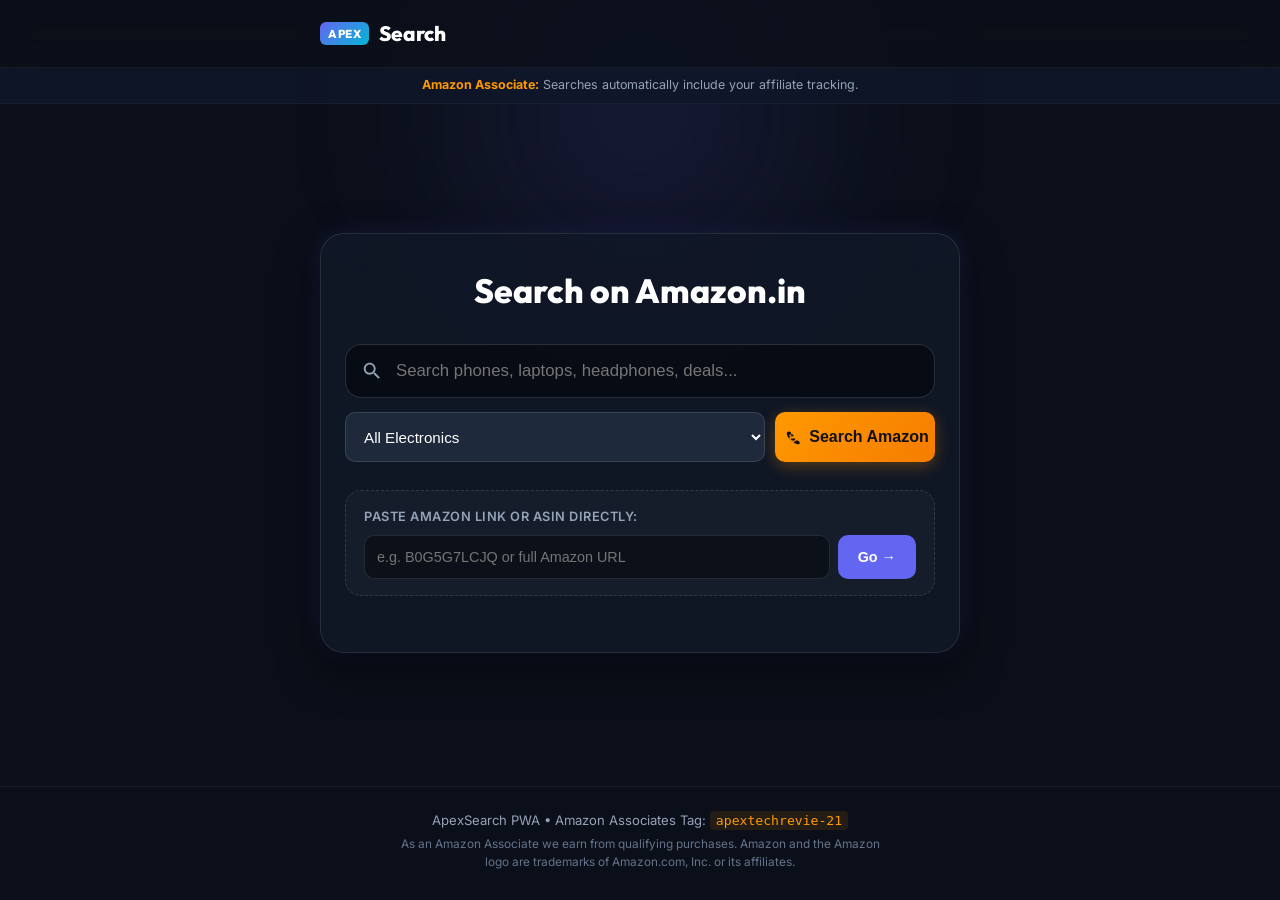
==== commit 6aed4a62: "Clean up navbar and header: remove PWA badge and extra text" ====
--- a/index.html
+++ b/index.html
@@ -1,11 +1,13 @@
 <!DOCTYPE html>
 <html lang="en">
+
 <head>
   <meta charset="UTF-8">
-  <meta name="viewport" content="width=device-width, initial-scale=1.0, maximum-scale=1.0, user-scalable=no, viewport-fit=cover">
+  <meta name="viewport"
+    content="width=device-width, initial-scale=1.0, maximum-scale=1.0, user-scalable=no, viewport-fit=cover">
   <title>ApexSearch | Amazon Affiliate Search</title>
   <meta name="description" content="Instant Amazon.in search with automatic affiliate tracking.">
-  
+
   <!-- PWA & Mobile Web App Meta -->
   <link rel="manifest" href="manifest.json">
   <meta name="theme-color" content="#0b0f19">
@@ -15,9 +17,10 @@
   <meta name="apple-mobile-web-app-title" content="ApexSearch">
   <link rel="apple-touch-icon" href="assets/icon.svg">
   <link rel="icon" type="image/svg+xml" href="assets/icon.svg">
-  
+
   <link rel="stylesheet" href="styles.css">
 </head>
+
 <body>
 
   <!-- PWA Install Banner (appears on mobile) -->
@@ -35,14 +38,13 @@
     </div>
   </div>
 
-  <!-- Top Navigation (Clean, minimal, no extra links) -->
+  <!-- Top Navigation -->
   <nav class="navbar">
     <div class="container nav-content">
       <a href="./" class="logo">
         <span class="logo-badge">APEX</span>
         <span>Search</span>
       </a>
-      <div id="app-badge" class="app-pill">PWA Ready</div>
     </div>
   </nav>
 
@@ -59,22 +61,16 @@
     <div class="search-card">
       <div class="search-title-wrap">
         <h1>Search on Amazon.in</h1>
-        <p>Type any product, brand, or model. Your affiliate tag is attached automatically.</p>
       </div>
 
       <form id="amazon-search-form" class="search-form-mobile">
         <div class="input-wrapper">
-          <svg class="search-ico" viewBox="0 0 24 24"><path d="M15.5 14h-.79l-.28-.27C15.41 12.59 16 11.11 16 9.5 16 5.91 13.09 3 9.5 3S3 5.91 3 9.5 5.91 16 9.5 16c1.61 0 3.09-.59 4.23-1.57l.27.28v.79l5 4.99L20.49 19l-4.99-5zm-6 0C7.01 14 5 11.99 5 9.5S7.01 5 9.5 5 14 7.01 14 9.5 11.99 14 9.5 14z"/></svg>
-          <input 
-            type="search" 
-            id="amazon-query" 
-            placeholder="Search phones, laptops, headphones, deals..." 
-            autocomplete="off" 
-            autocapitalize="none"
-            spellcheck="false"
-            enterkeyhint="search"
-            required
-          >
+          <svg class="search-ico" viewBox="0 0 24 24">
+            <path
+              d="M15.5 14h-.79l-.28-.27C15.41 12.59 16 11.11 16 9.5 16 5.91 13.09 3 9.5 3S3 5.91 3 9.5 5.91 16 9.5 16c1.61 0 3.09-.59 4.23-1.57l.27.28v.79l5 4.99L20.49 19l-4.99-5zm-6 0C7.01 14 5 11.99 5 9.5S7.01 5 9.5 5 14 7.01 14 9.5 11.99 14 9.5 14z" />
+          </svg>
+          <input type="search" id="amazon-query" placeholder="Search phones, laptops, headphones, deals..."
+            autocomplete="off" autocapitalize="none" spellcheck="false" enterkeyhint="search" required>
           <button type="button" id="btn-clear-query" class="btn-clear" style="display:none;">✕</button>
         </div>
 
@@ -88,7 +84,10 @@
             <option value="todays-deals">Today's Deals</option>
           </select>
           <button type="submit" class="btn-search">
-            <svg viewBox="0 0 24 24"><path d="M15.3 11.2c-.1-.7-.4-1.3-.9-1.8-.5-.5-1.1-.8-1.8-.9-.8 0-1.4.3-2 .8-.5.5-.8 1.1-.9 1.9h5.6zm1.9 2.5c-.1.7-.4 1.3-.8 1.8-.5.5-1.1.8-1.9.9-.7 0-1.4-.3-1.9-.8-.5-.5-.8-1.1-.9-1.9h5.5zM21.7 20.3c-.3.3-.8.4-1.2.4-1.5 0-3.3-.7-5.5-2.1-2.2-1.4-4-3-5.4-4.8C8.2 12 7.3 10.3 7 8.7c-.2-.9 0-1.7.5-2.3.4-.6 1.1-.9 2-.9 1 0 1.8.4 2.3 1.2.4.7.6 1.5.6 2.4 0 .9-.3 1.7-.8 2.4-.5.7-1.2 1.2-2.1 1.5.6 1.1 1.4 2.1 2.4 3 1 1 2.2 1.8 3.5 2.5.4-.7.9-1.3 1.6-1.7.7-.4 1.4-.6 2.2-.6.9 0 1.7.3 2.3.9.6.6.9 1.4.9 2.3-.1.4-.2.7-.4.9z"/></svg>
+            <svg viewBox="0 0 24 24">
+              <path
+                d="M15.3 11.2c-.1-.7-.4-1.3-.9-1.8-.5-.5-1.1-.8-1.8-.9-.8 0-1.4.3-2 .8-.5.5-.8 1.1-.9 1.9h5.6zm1.9 2.5c-.1.7-.4 1.3-.8 1.8-.5.5-1.1.8-1.9.9-.7 0-1.4-.3-1.9-.8-.5-.5-.8-1.1-.9-1.9h5.5zM21.7 20.3c-.3.3-.8.4-1.2.4-1.5 0-3.3-.7-5.5-2.1-2.2-1.4-4-3-5.4-4.8C8.2 12 7.3 10.3 7 8.7c-.2-.9 0-1.7.5-2.3.4-.6 1.1-.9 2-.9 1 0 1.8.4 2.3 1.2.4.7.6 1.5.6 2.4 0 .9-.3 1.7-.8 2.4-.5.7-1.2 1.2-2.1 1.5.6 1.1 1.4 2.1 2.4 3 1 1 2.2 1.8 3.5 2.5.4-.7.9-1.3 1.6-1.7.7-.4 1.4-.6 2.2-.6.9 0 1.7.3 2.3.9.6.6.9 1.4.9 2.3-.1.4-.2.7-.4.9z" />
+            </svg>
             Search Amazon
           </button>
         </div>
@@ -120,10 +119,12 @@
   <footer class="app-footer">
     <div class="container">
       <p>ApexSearch PWA • Amazon Associates Tag: <code>apextechrevie-21</code></p>
-      <p class="footer-legal">As an Amazon Associate we earn from qualifying purchases. Amazon and the Amazon logo are trademarks of Amazon.com, Inc. or its affiliates.</p>
+      <p class="footer-legal">As an Amazon Associate we earn from qualifying purchases. Amazon and the Amazon logo are
+        trademarks of Amazon.com, Inc. or its affiliates.</p>
     </div>
   </footer>
 
   <script src="app.js"></script>
 </body>
+
 </html>
--- a/styles.css
+++ b/styles.css
@@ -153,15 +153,7 @@
   border-radius: 6px;
   letter-spacing: 0.05em;
 }
-.app-pill {
-  font-size: 0.75rem;
-  font-weight: 600;
-  color: var(--emerald);
-  background: rgba(16, 185, 129, 0.1);
-  border: 1px solid rgba(16, 185, 129, 0.3);
-  padding: 4px 10px;
-  border-radius: 9999px;
-}
+
 
 /* Compliance Bar */
 .compliance-bar {
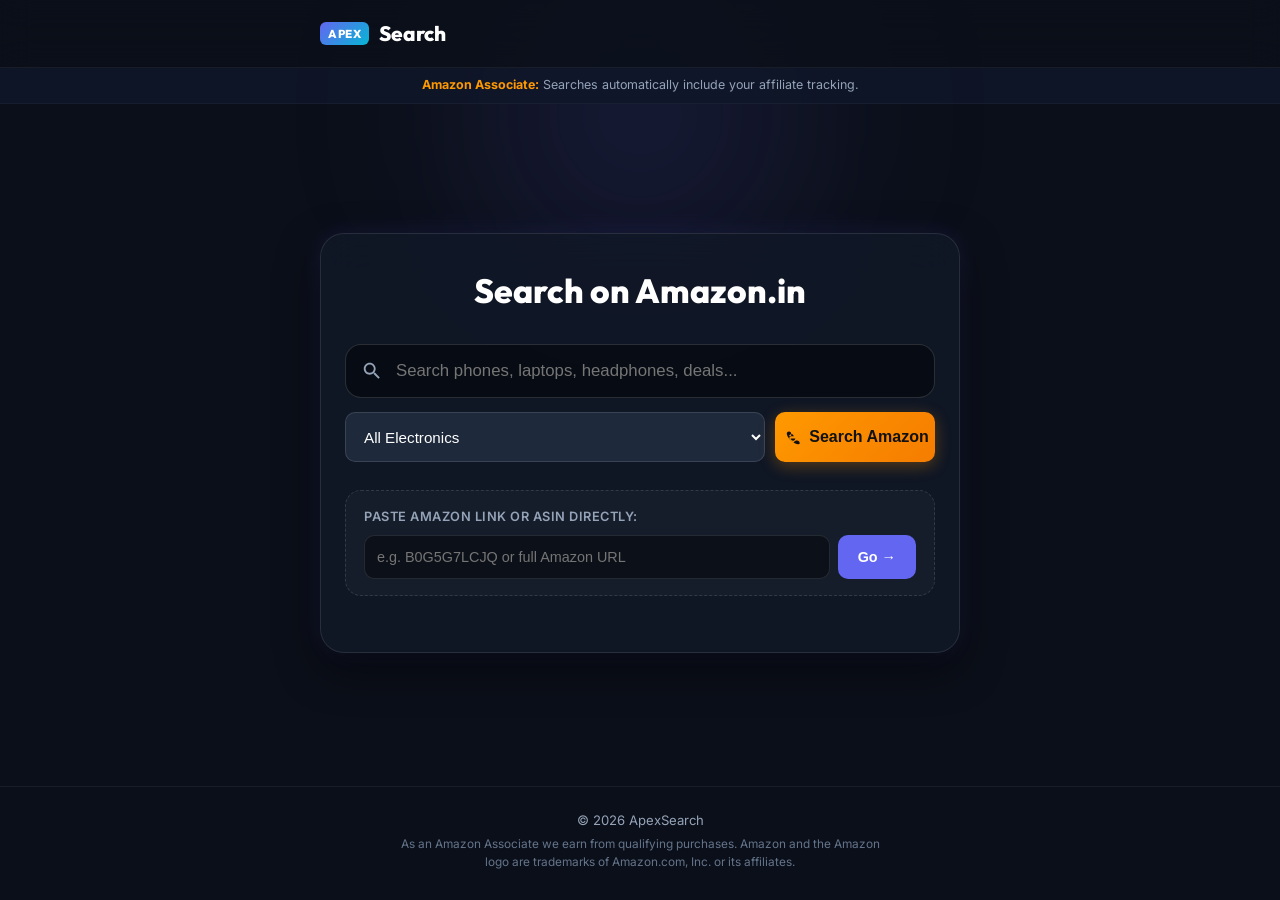
==== commit dcd3a3ad: "Clean footer: remove PWA mention and hide associate tag" ====
--- a/index.html
+++ b/index.html
@@ -118,7 +118,7 @@
   <!-- Minimal Footer -->
   <footer class="app-footer">
     <div class="container">
-      <p>ApexSearch PWA • Amazon Associates Tag: <code>apextechrevie-21</code></p>
+      <p>© 2026 ApexSearch</p>
       <p class="footer-legal">As an Amazon Associate we earn from qualifying purchases. Amazon and the Amazon logo are
         trademarks of Amazon.com, Inc. or its affiliates.</p>
     </div>
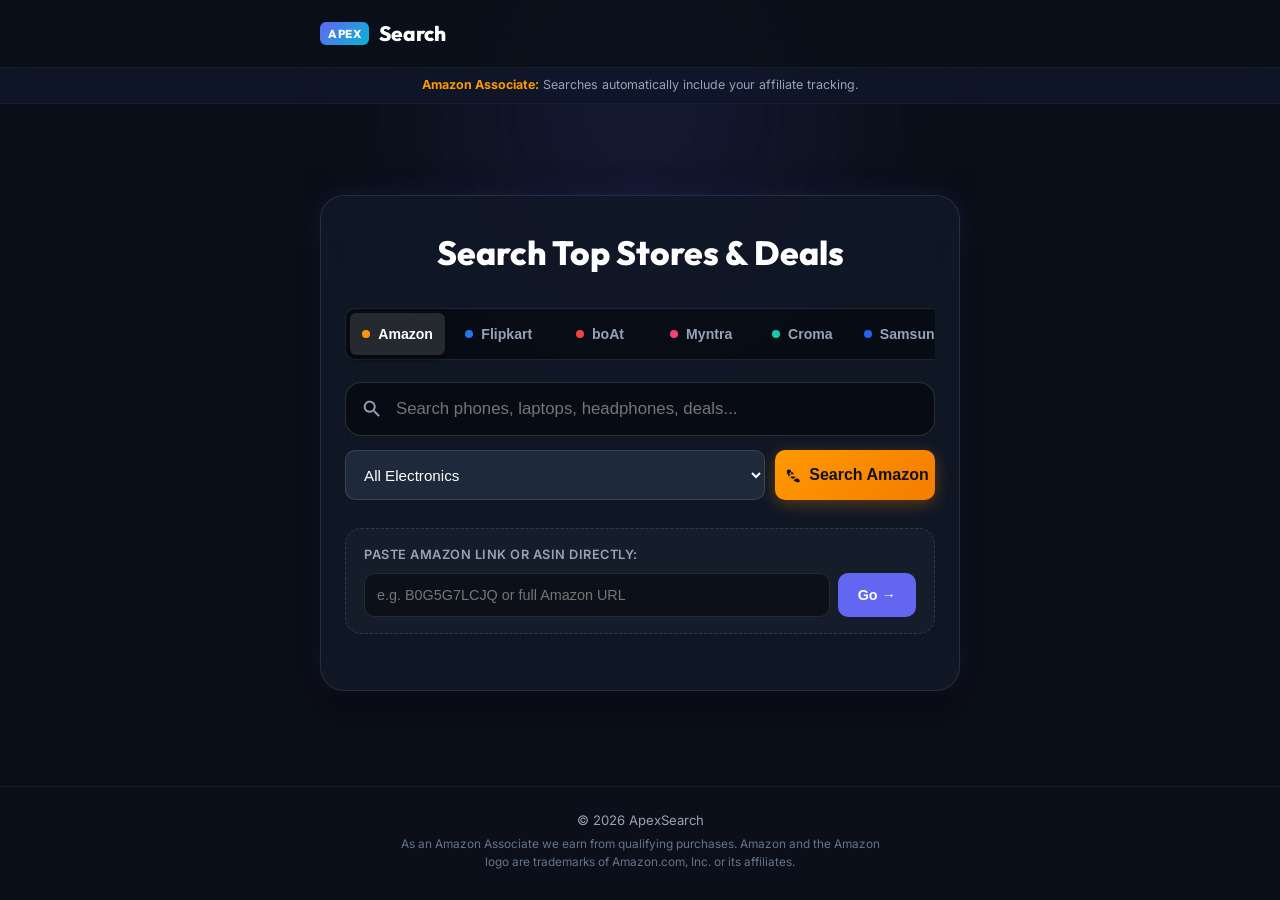
==== commit 78bb0343: "Add multi-store support: Amazon, Flipkart, boAt, Myntra, Croma, Samsung with Cuelinks autonomous mon" ====
--- a/index.html
+++ b/index.html
@@ -60,7 +60,31 @@
     <!-- Core Search Card (Mobile-First) -->
     <div class="search-card">
       <div class="search-title-wrap">
-        <h1>Search on Amazon.in</h1>
+        <h1>Search Top Stores & Deals</h1>
+      </div>
+
+      <!-- Multi-Store Horizontal Scroll Selector -->
+      <div class="store-tabs-scroll-wrap">
+        <div class="store-tabs" id="store-selector">
+          <button type="button" class="store-tab active" data-store="amazon">
+            <span class="store-dot dot-amazon"></span> Amazon
+          </button>
+          <button type="button" class="store-tab" data-store="flipkart">
+            <span class="store-dot dot-flipkart"></span> Flipkart
+          </button>
+          <button type="button" class="store-tab" data-store="boat">
+            <span class="store-dot dot-boat"></span> boAt
+          </button>
+          <button type="button" class="store-tab" data-store="myntra">
+            <span class="store-dot dot-myntra"></span> Myntra
+          </button>
+          <button type="button" class="store-tab" data-store="croma">
+            <span class="store-dot dot-croma"></span> Croma
+          </button>
+          <button type="button" class="store-tab" data-store="samsung">
+            <span class="store-dot dot-samsung"></span> Samsung
+          </button>
+        </div>
       </div>
 
       <form id="amazon-search-form" class="search-form-mobile">
@@ -83,12 +107,12 @@
             <option value="videogames">Gaming Gear</option>
             <option value="todays-deals">Today's Deals</option>
           </select>
-          <button type="submit" class="btn-search">
-            <svg viewBox="0 0 24 24">
+          <button type="submit" id="btn-submit-search" class="btn-search btn-store-amazon">
+            <svg class="store-icon-amazon" viewBox="0 0 24 24">
               <path
                 d="M15.3 11.2c-.1-.7-.4-1.3-.9-1.8-.5-.5-1.1-.8-1.8-.9-.8 0-1.4.3-2 .8-.5.5-.8 1.1-.9 1.9h5.6zm1.9 2.5c-.1.7-.4 1.3-.8 1.8-.5.5-1.1.8-1.9.9-.7 0-1.4-.3-1.9-.8-.5-.5-.8-1.1-.9-1.9h5.5zM21.7 20.3c-.3.3-.8.4-1.2.4-1.5 0-3.3-.7-5.5-2.1-2.2-1.4-4-3-5.4-4.8C8.2 12 7.3 10.3 7 8.7c-.2-.9 0-1.7.5-2.3.4-.6 1.1-.9 2-.9 1 0 1.8.4 2.3 1.2.4.7.6 1.5.6 2.4 0 .9-.3 1.7-.8 2.4-.5.7-1.2 1.2-2.1 1.5.6 1.1 1.4 2.1 2.4 3 1 1 2.2 1.8 3.5 2.5.4-.7.9-1.3 1.6-1.7.7-.4 1.4-.6 2.2-.6.9 0 1.7.3 2.3.9.6.6.9 1.4.9 2.3-.1.4-.2.7-.4.9z" />
             </svg>
-            Search Amazon
+            <span id="search-btn-label">Search Amazon</span>
           </button>
         </div>
       </form>
@@ -124,7 +148,18 @@
     </div>
   </footer>
 
+  <!-- Cuelinks Autonomous Monetization Engine (Flipkart, Myntra, Croma, etc.) -->
+  <script type='text/javascript'>
+    var cId = '321562';
+    (function(d, t) {
+      var s = document.createElement('script');
+      s.type = 'text/javascript';
+      s.async = true;
+      s.src = (document.location.protocol == 'https:' ? 'https://cdn0.cuelinks.com/js/' : 'http://cdn0.cuelinks.com/js/') + 'cuelinksv2.js';
+      document.getElementsByTagName('body')[0].appendChild(s);
+    }());
+  </script>
+
   <script src="app.js"></script>
 </body>
-
 </html>
--- a/styles.css
+++ b/styles.css
@@ -206,9 +206,93 @@
   margin-bottom: 8px;
   font-family: 'Outfit', sans-serif;
 }
-.search-title-wrap p {
-  font-size: 0.95rem;
-  color: var(--text-muted);
+/* Multi-Store Horizontal Scroll Selector */
+.store-tabs-scroll-wrap {
+  overflow-x: auto;
+  -webkit-overflow-scrolling: touch;
+  scrollbar-width: none;
+  margin-bottom: 20px;
+  padding: 2px 0;
+}
+.store-tabs-scroll-wrap::-webkit-scrollbar {
+  display: none;
+}
+.store-tabs {
+  display: flex;
+  background: rgba(0, 0, 0, 0.45);
+  border: 1px solid rgba(255, 255, 255, 0.1);
+  border-radius: var(--radius-sm);
+  padding: 4px;
+  gap: 6px;
+  width: max-content;
+  min-width: 100%;
+}
+.store-tab {
+  flex: 1;
+  min-width: 90px;
+  height: 42px;
+  display: flex;
+  align-items: center;
+  justify-content: center;
+  gap: 8px;
+  background: transparent;
+  border: none;
+  color: var(--text-muted);
+  font-size: 0.88rem;
+  font-weight: 700;
+  border-radius: 6px;
+  cursor: pointer;
+  padding: 0 14px;
+  white-space: nowrap;
+  transition: var(--transition);
+}
+.store-tab.active {
+  background: rgba(255, 255, 255, 0.12);
+  color: #fff;
+  box-shadow: 0 2px 8px rgba(0, 0, 0, 0.4);
+}
+.store-dot {
+  width: 8px;
+  height: 8px;
+  border-radius: 50%;
+  flex-shrink: 0;
+}
+.dot-amazon { background: var(--amazon-orange); }
+.dot-flipkart { background: #2874f0; }
+.dot-boat { background: #ef4444; }
+.dot-myntra { background: #ff3f6c; }
+.dot-croma { background: #12caa7; }
+.dot-samsung { background: #2563eb; }
+
+/* Dynamic Store Search Buttons */
+.btn-store-amazon {
+  background: linear-gradient(135deg, var(--amazon-orange), #f57c00) !important;
+  color: #111 !important;
+}
+.btn-store-flipkart {
+  background: linear-gradient(135deg, #2874f0, #1a5ac9) !important;
+  color: #fff !important;
+  box-shadow: 0 4px 16px rgba(40, 116, 240, 0.4) !important;
+}
+.btn-store-boat {
+  background: linear-gradient(135deg, #ef4444, #b91c1c) !important;
+  color: #fff !important;
+  box-shadow: 0 4px 16px rgba(239, 68, 68, 0.4) !important;
+}
+.btn-store-myntra {
+  background: linear-gradient(135deg, #ff3f6c, #e11d48) !important;
+  color: #fff !important;
+  box-shadow: 0 4px 16px rgba(255, 63, 108, 0.4) !important;
+}
+.btn-store-croma {
+  background: linear-gradient(135deg, #0d9488, #0f766e) !important;
+  color: #fff !important;
+  box-shadow: 0 4px 16px rgba(13, 148, 136, 0.4) !important;
+}
+.btn-store-samsung {
+  background: linear-gradient(135deg, #2563eb, #1e40af) !important;
+  color: #fff !important;
+  box-shadow: 0 4px 16px rgba(37, 99, 235, 0.4) !important;
 }
 
 /* Mobile Search Form */
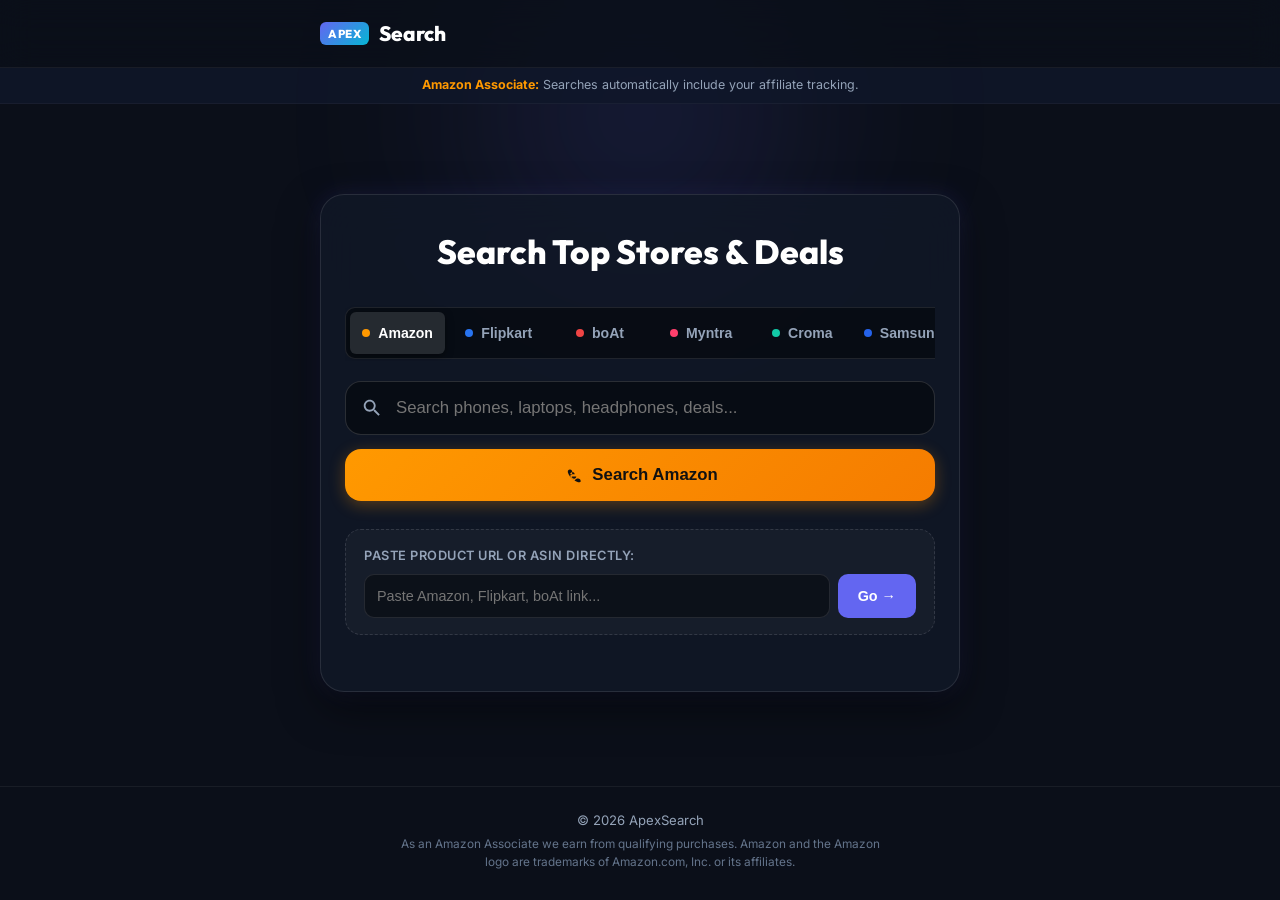
==== commit a43b30c0: "Mobile UI optimization: unified search across all stores, full-width search button, remove category " ====
--- a/index.html
+++ b/index.html
@@ -98,30 +98,20 @@
           <button type="button" id="btn-clear-query" class="btn-clear" style="display:none;">✕</button>
         </div>
 
-        <div class="search-options-row">
-          <select id="amazon-category" class="category-dropdown">
-            <option value="electronics">All Electronics</option>
-            <option value="computers">Laptops & Computers</option>
-            <option value="hpc">Phones & Mobile</option>
-            <option value="watches">Smartwatches</option>
-            <option value="videogames">Gaming Gear</option>
-            <option value="todays-deals">Today's Deals</option>
-          </select>
-          <button type="submit" id="btn-submit-search" class="btn-search btn-store-amazon">
-            <svg class="store-icon-amazon" viewBox="0 0 24 24">
-              <path
-                d="M15.3 11.2c-.1-.7-.4-1.3-.9-1.8-.5-.5-1.1-.8-1.8-.9-.8 0-1.4.3-2 .8-.5.5-.8 1.1-.9 1.9h5.6zm1.9 2.5c-.1.7-.4 1.3-.8 1.8-.5.5-1.1.8-1.9.9-.7 0-1.4-.3-1.9-.8-.5-.5-.8-1.1-.9-1.9h5.5zM21.7 20.3c-.3.3-.8.4-1.2.4-1.5 0-3.3-.7-5.5-2.1-2.2-1.4-4-3-5.4-4.8C8.2 12 7.3 10.3 7 8.7c-.2-.9 0-1.7.5-2.3.4-.6 1.1-.9 2-.9 1 0 1.8.4 2.3 1.2.4.7.6 1.5.6 2.4 0 .9-.3 1.7-.8 2.4-.5.7-1.2 1.2-2.1 1.5.6 1.1 1.4 2.1 2.4 3 1 1 2.2 1.8 3.5 2.5.4-.7.9-1.3 1.6-1.7.7-.4 1.4-.6 2.2-.6.9 0 1.7.3 2.3.9.6.6.9 1.4.9 2.3-.1.4-.2.7-.4.9z" />
-            </svg>
-            <span id="search-btn-label">Search Amazon</span>
-          </button>
-        </div>
+        <button type="submit" id="btn-submit-search" class="btn-search btn-store-amazon">
+          <svg class="store-icon-amazon" viewBox="0 0 24 24">
+            <path
+              d="M15.3 11.2c-.1-.7-.4-1.3-.9-1.8-.5-.5-1.1-.8-1.8-.9-.8 0-1.4.3-2 .8-.5.5-.8 1.1-.9 1.9h5.6zm1.9 2.5c-.1.7-.4 1.3-.8 1.8-.5.5-1.1.8-1.9.9-.7 0-1.4-.3-1.9-.8-.5-.5-.8-1.1-.9-1.9h5.5zM21.7 20.3c-.3.3-.8.4-1.2.4-1.5 0-3.3-.7-5.5-2.1-2.2-1.4-4-3-5.4-4.8C8.2 12 7.3 10.3 7 8.7c-.2-.9 0-1.7.5-2.3.4-.6 1.1-.9 2-.9 1 0 1.8.4 2.3 1.2.4.7.6 1.5.6 2.4 0 .9-.3 1.7-.8 2.4-.5.7-1.2 1.2-2.1 1.5.6 1.1 1.4 2.1 2.4 3 1 1 2.2 1.8 3.5 2.5.4-.7.9-1.3 1.6-1.7.7-.4 1.4-.6 2.2-.6.9 0 1.7.3 2.3.9.6.6.9 1.4.9 2.3-.1.4-.2.7-.4.9z" />
+          </svg>
+          <span id="search-btn-label">Search Amazon</span>
+        </button>
       </form>
 
       <!-- Direct Link / ASIN Converter -->
       <div class="direct-asin-box">
-        <div class="direct-asin-label">Paste Amazon Link or ASIN directly:</div>
+        <div class="direct-asin-label">Paste Product URL or ASIN directly:</div>
         <div class="direct-asin-form">
-          <input type="text" id="direct-asin-input" placeholder="e.g. B0G5G7LCJQ or full Amazon URL">
+          <input type="text" id="direct-asin-input" placeholder="Paste Amazon, Flipkart, boAt link...">
           <button id="btn-launch-asin" class="btn-go">Go →</button>
         </div>
       </div>
--- a/styles.css
+++ b/styles.css
@@ -349,40 +349,19 @@
   font-size: 0.8rem;
 }
 
-.search-options-row {
-  display: flex;
+.btn-search {
+  width: 100%;
+  height: 52px;
+  display: inline-flex;
+  align-items: center;
+  justify-content: center;
   gap: 10px;
-}
-@media (max-width: 520px) {
-  .search-options-row {
-    flex-direction: column;
-  }
-}
-.category-dropdown {
-  flex: 1;
-  height: 50px;
-  background: #1e293b;
-  border: 1.5px solid rgba(255, 255, 255, 0.12);
-  color: #fff;
-  border-radius: var(--radius-sm);
-  padding: 0 14px;
-  font-size: 0.95rem;
-  outline: none;
-  cursor: pointer;
-}
-.btn-search {
-  height: 50px;
-  min-width: 160px;
-  display: inline-flex;
-  align-items: center;
-  justify-content: center;
-  gap: 8px;
   background: linear-gradient(135deg, var(--amazon-orange), #f57c00);
   color: #111;
   font-weight: 800;
-  font-size: 1rem;
-  border: none;
-  border-radius: var(--radius-sm);
+  font-size: 1.05rem;
+  border: none;
+  border-radius: var(--radius-md);
   cursor: pointer;
   transition: var(--transition);
   box-shadow: 0 4px 16px rgba(255, 153, 0, 0.3);
@@ -398,6 +377,57 @@
   width: 20px;
   height: 20px;
   fill: currentColor;
+}
+
+/* Mobile Responsiveness Rules */
+@media (max-width: 480px) {
+  .container {
+    padding: 0 14px;
+  }
+  .app-main {
+    padding-top: 20px;
+    padding-bottom: 24px;
+  }
+  .search-card {
+    padding: 20px 14px;
+    border-radius: var(--radius-md);
+  }
+  .search-title-wrap {
+    margin-bottom: 20px;
+  }
+  .search-title-wrap h1 {
+    font-size: 1.55rem;
+  }
+  .store-tab {
+    min-width: 82px;
+    height: 38px;
+    font-size: 0.82rem;
+    padding: 0 10px;
+  }
+  .input-wrapper input {
+    font-size: 16px !important;
+    height: 50px;
+  }
+  .btn-search {
+    height: 50px;
+    font-size: 0.98rem;
+  }
+  .direct-asin-box {
+    padding: 14px;
+  }
+  .direct-asin-form {
+    flex-direction: column;
+    gap: 8px;
+  }
+  .direct-asin-form input {
+    width: 100%;
+    height: 46px;
+    font-size: 16px !important;
+  }
+  .btn-go {
+    width: 100%;
+    height: 44px;
+  }
 }
 
 /* Direct ASIN Box */
